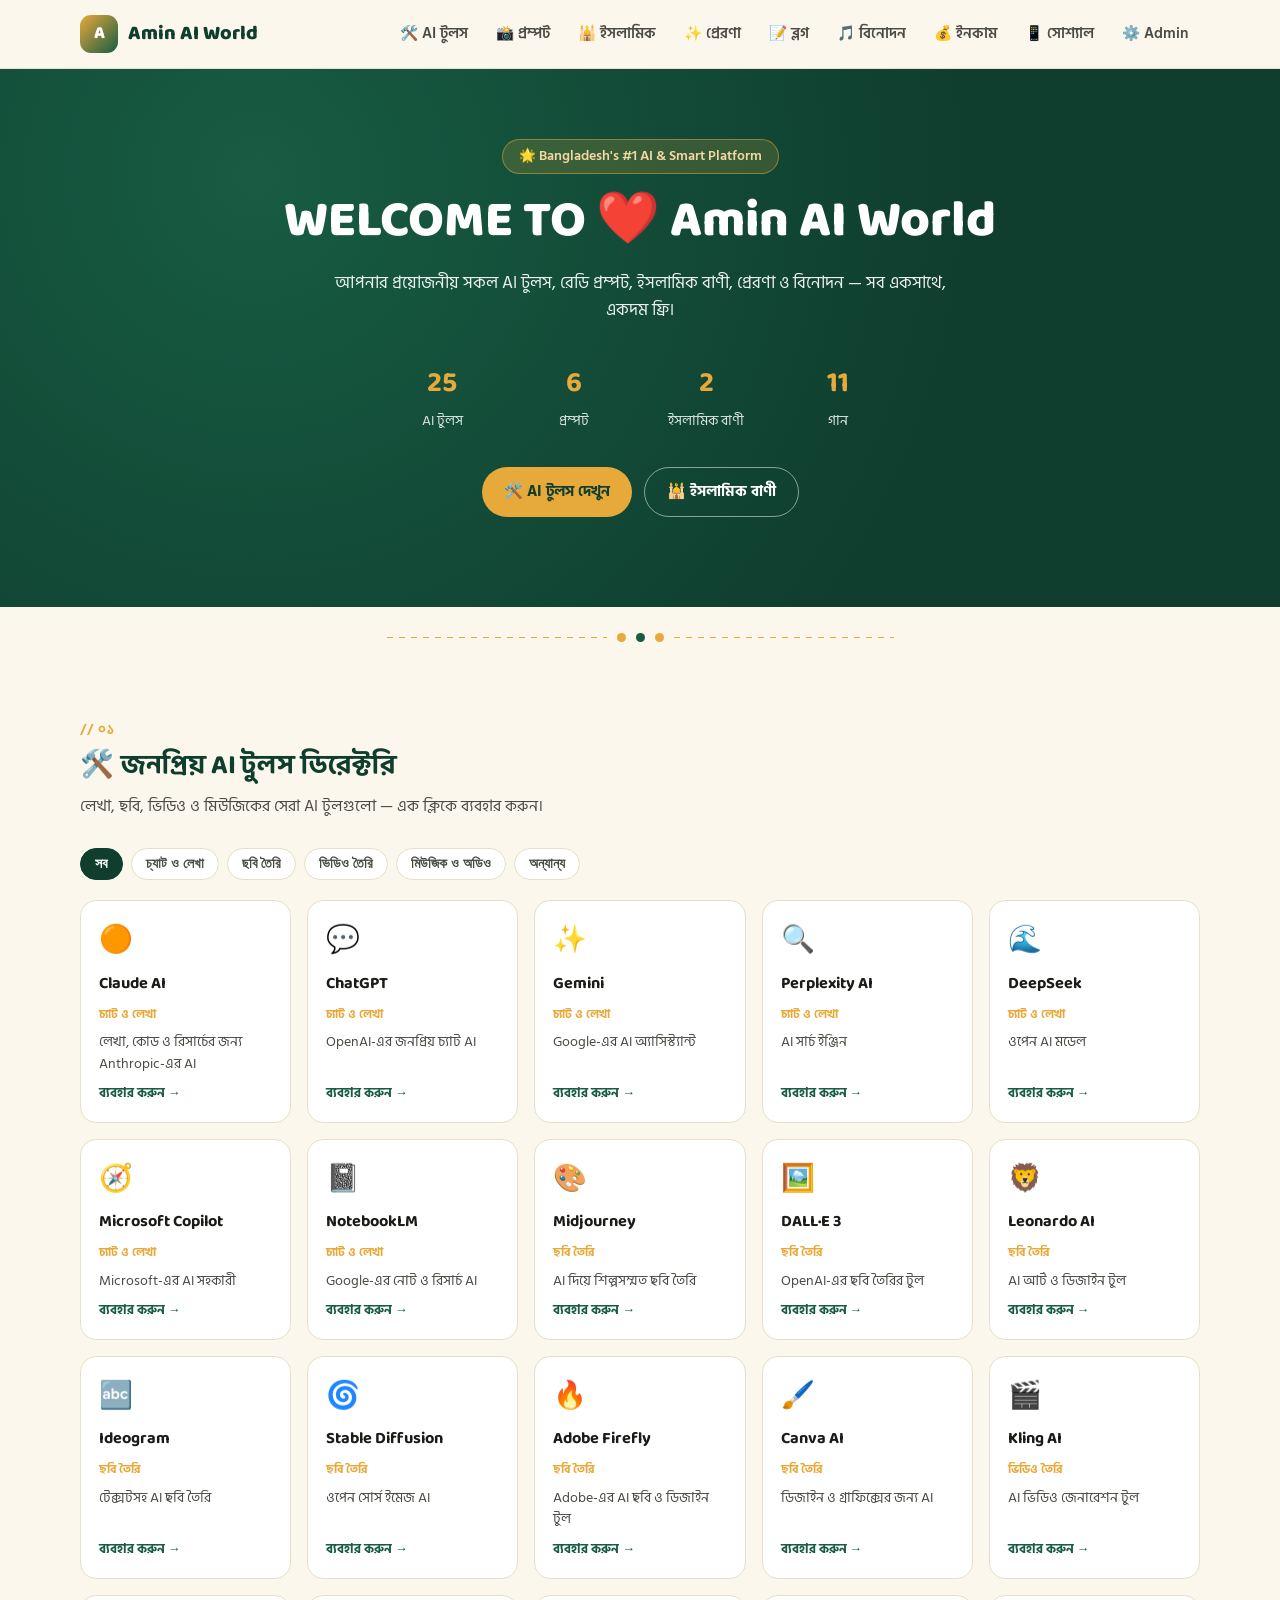
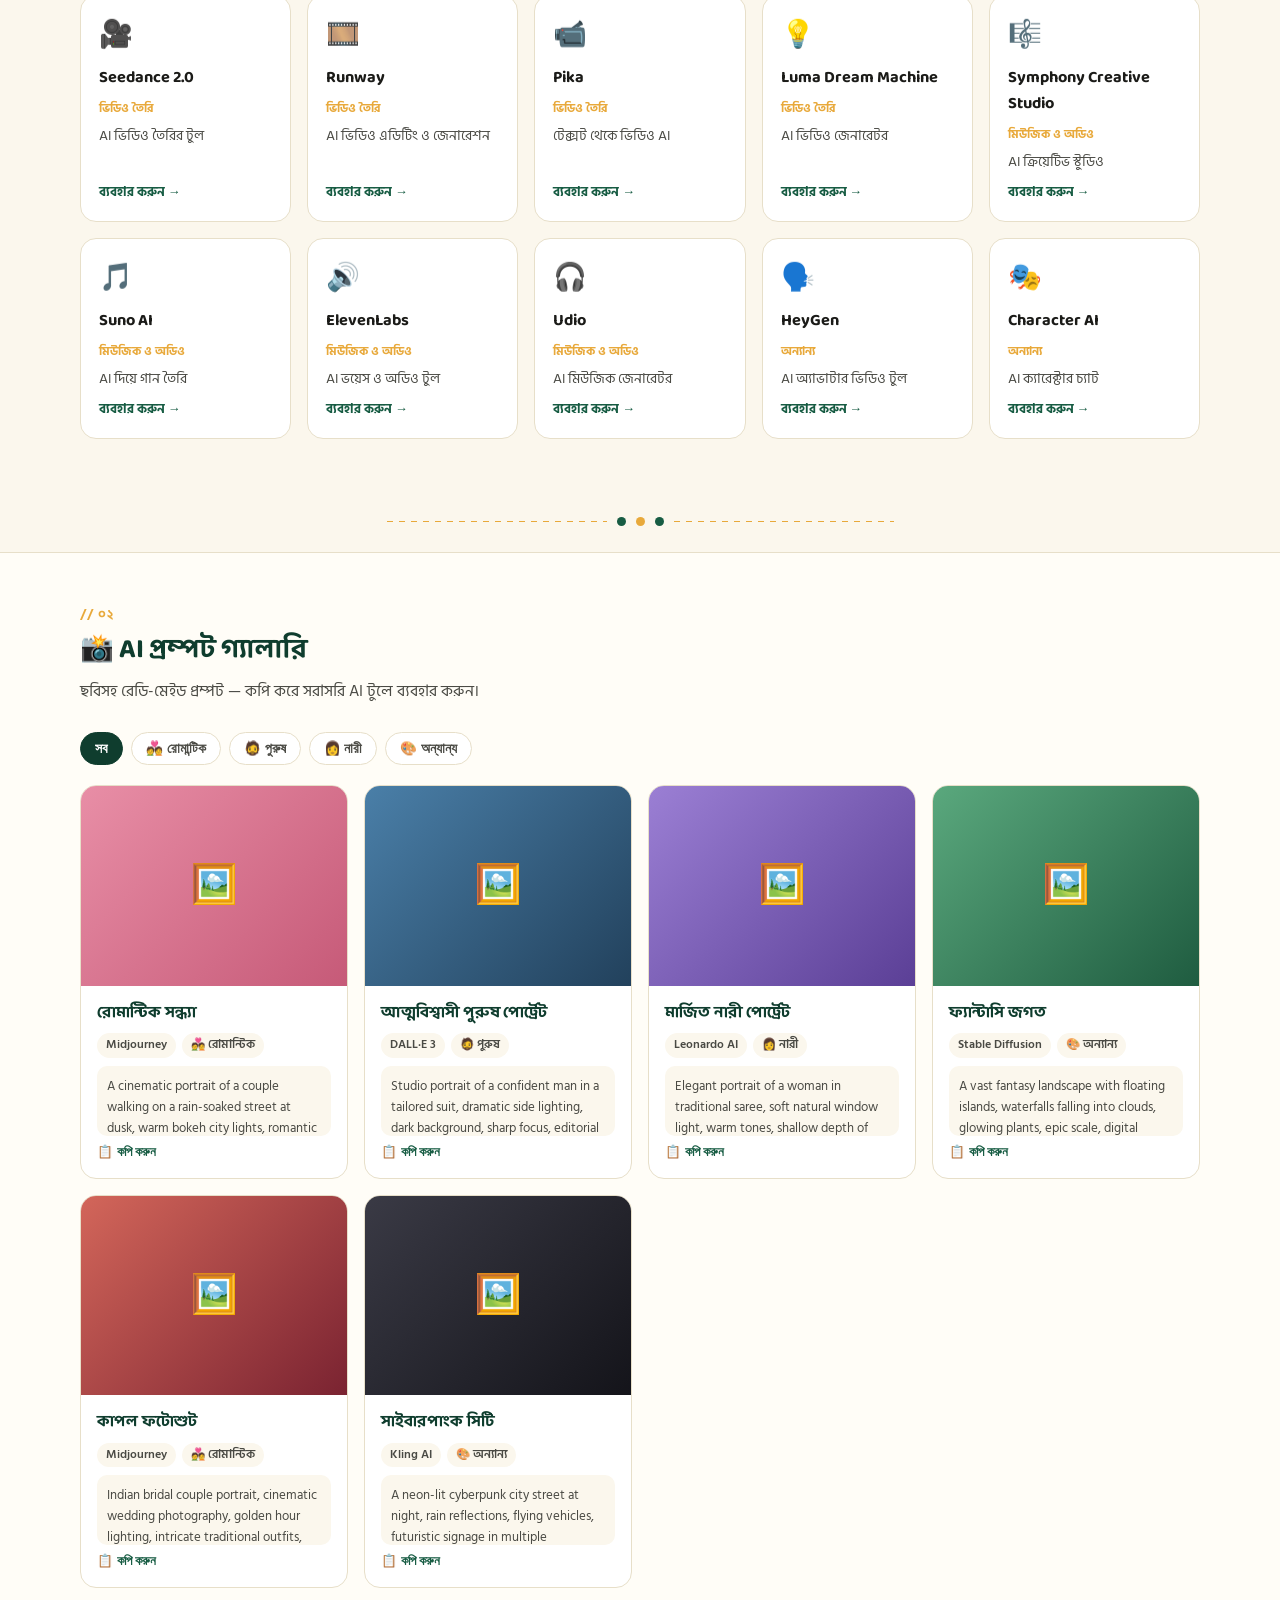
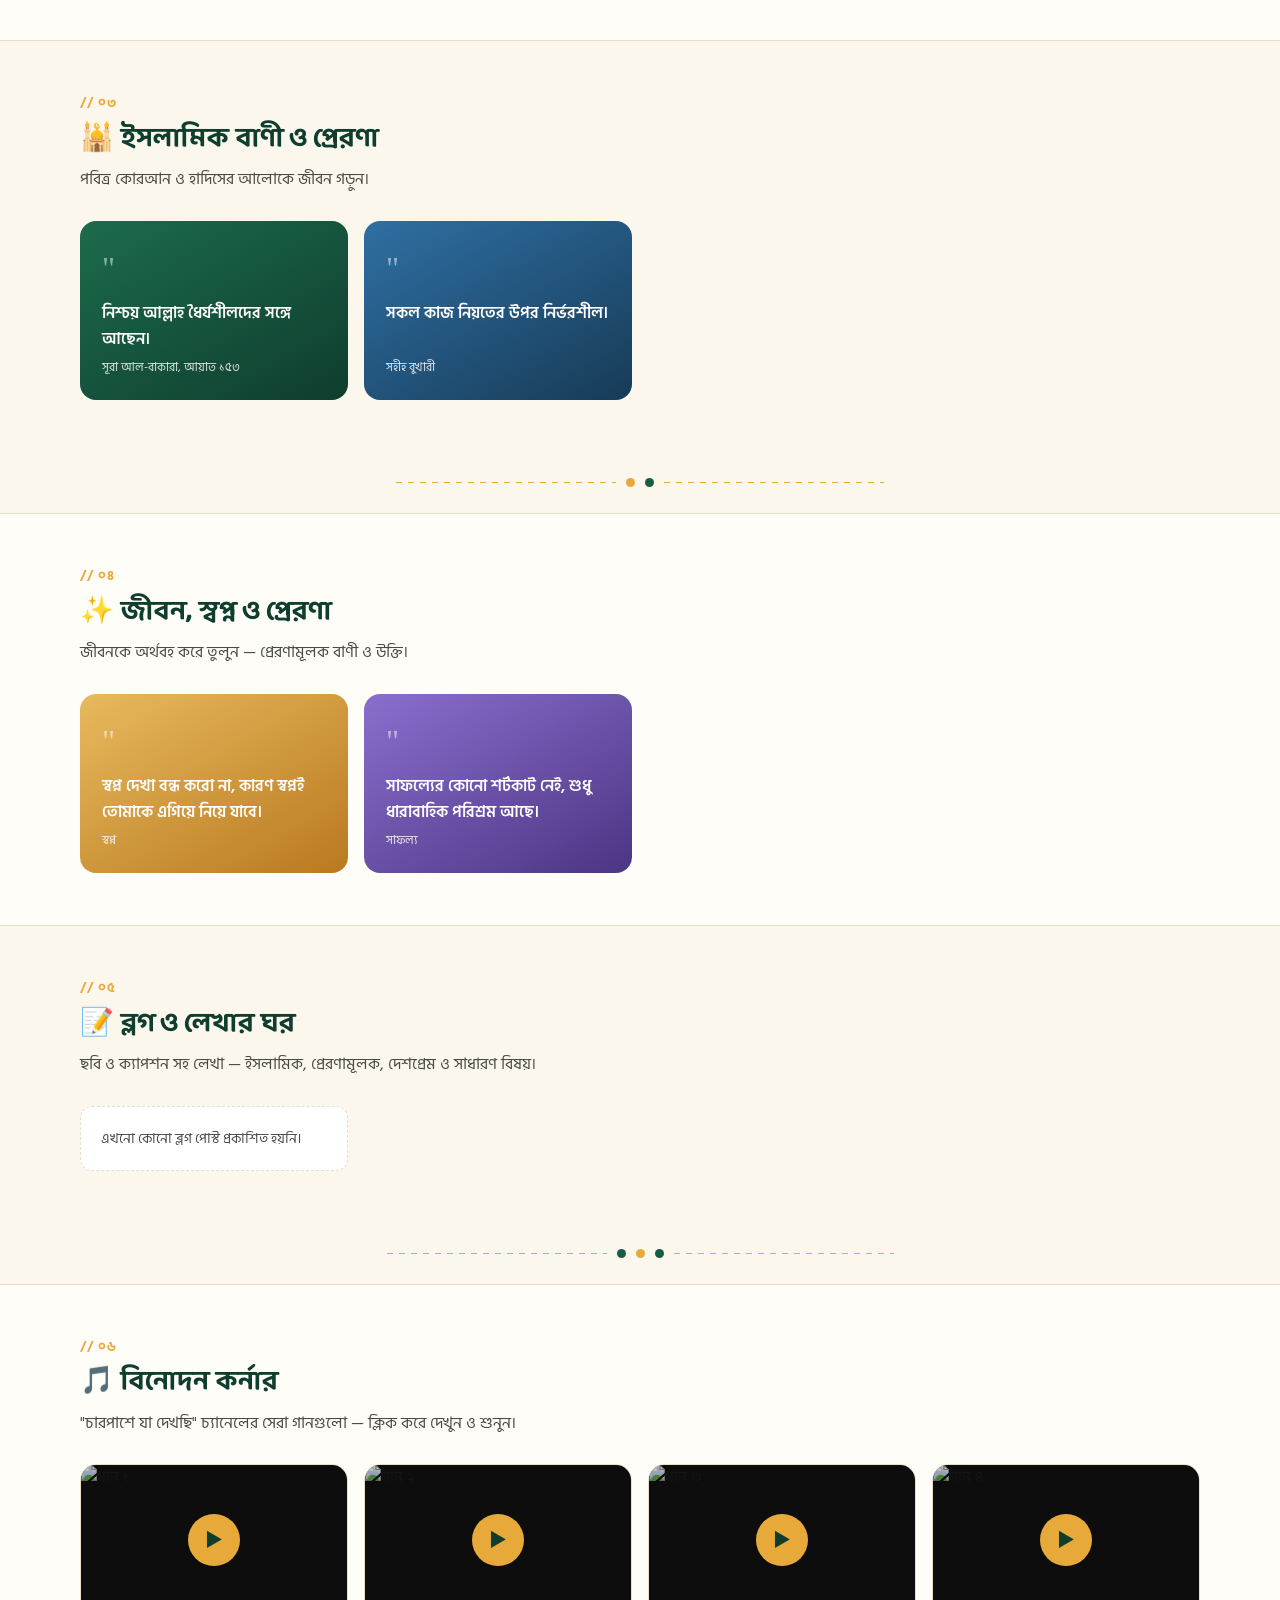
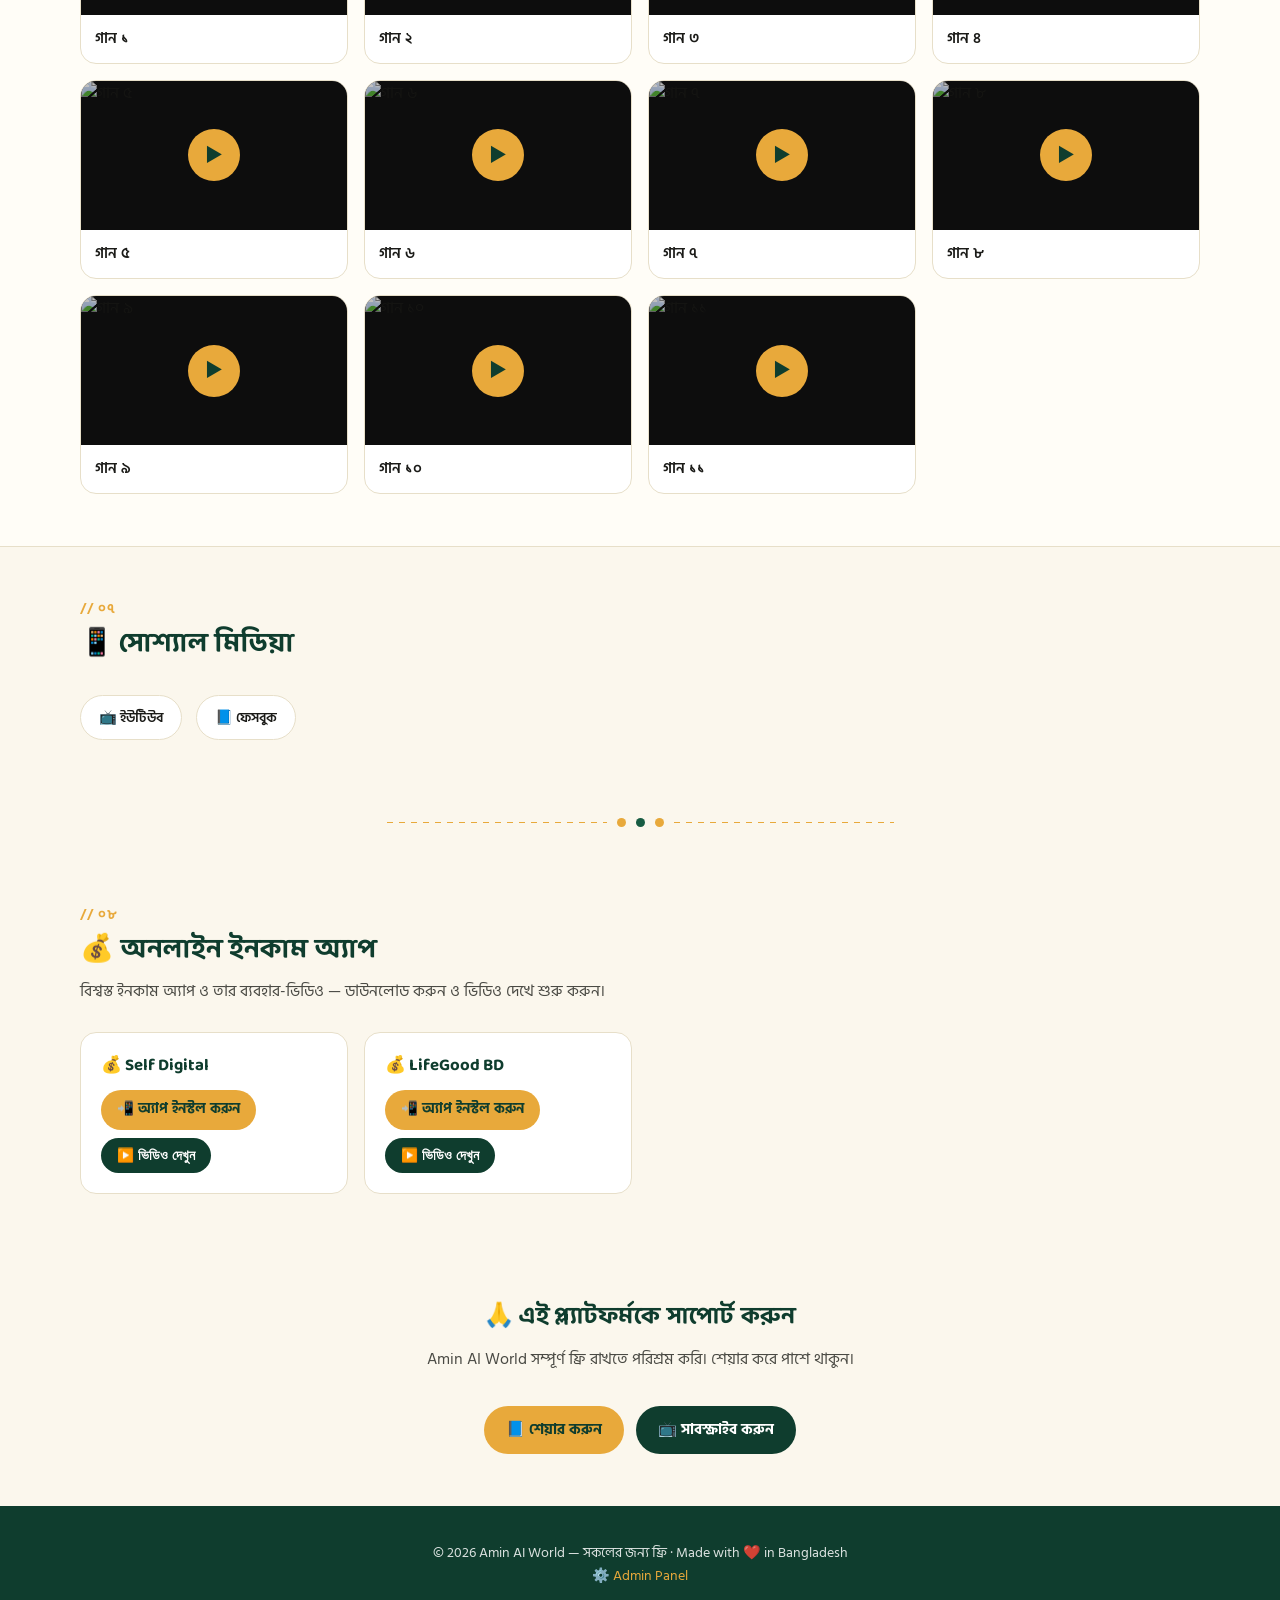
==== index.html @ ecd5ffa6 "Add files via upload" ====
<!DOCTYPE html>
<html lang="bn">
<head>
<meta charset="UTF-8">
<meta name="viewport" content="width=device-width, initial-scale=1.0">
<title>Amin AI World — প্রম্পট, AI টুলস, ইসলামিক বাণী, প্রেরণা ও বিনোদন</title>
<meta name="description" content="আপনার প্রয়োজনীয় সকল অনলাইন স্মার্ট প্রজেক্ট, AI টুলস, তথ্য ও বিনোদন — Amin AI World">
<link rel="preconnect" href="https://fonts.googleapis.com">
<link href="https://fonts.googleapis.com/css2?family=Baloo+Da+2:wght@500;600;700;800&family=Hind+Siliguri:wght@400;500;600;700&display=swap" rel="stylesheet">
<style>
  :root{
    --green-deep:#0F3D2E;
    --green-mid:#175C43;
    --gold:#E8A93B;
    --gold-soft:#F3D9A0;
    --cream:#FBF7ED;
    --paper:#FFFDF7;
    --maroon:#7A2331;
    --ink:#1B1B18;
    --ink-soft:#4A4A44;
    --line:#E7DFC9;
    --radius:16px;
    --shadow:0 10px 30px rgba(15,61,46,0.10);
  }
  *{box-sizing:border-box;}
  html{scroll-behavior:smooth;}
  body{
    margin:0;
    background:var(--cream);
    color:var(--ink);
    font-family:'Hind Siliguri','Noto Sans Bengali',sans-serif;
    line-height:1.6;
  }
  h1,h2,h3,.display{
    font-family:'Baloo Da 2','Hind Siliguri',sans-serif;
    color:var(--green-deep);
    margin:0;
  }
  a{color:inherit; text-decoration:none;}
  img{max-width:100%; display:block;}
  .wrap{max-width:1160px; margin:0 auto; padding:0 20px;}

  /* Header */
  header.site{
    position:sticky; top:0; z-index:50;
    background:rgba(251,247,237,0.92);
    backdrop-filter:blur(8px);
    border-bottom:1px solid var(--line);
  }
  .nav-row{display:flex; align-items:center; justify-content:space-between; padding:14px 20px; gap:16px;}
  .brand{display:flex; align-items:center; gap:10px; font-family:'Baloo Da 2'; font-weight:800; font-size:1.25rem; color:var(--green-deep);}
  .brand .mark{
    width:38px; height:38px; border-radius:11px;
    background:linear-gradient(135deg,var(--gold),var(--green-mid));
    display:flex; align-items:center; justify-content:center; color:#fff; font-size:1.1rem;
  }
  nav.links{display:flex; gap:4px; flex-wrap:wrap;}
  nav.links a{
    font-size:0.92rem; padding:8px 12px; border-radius:999px; color:var(--ink-soft); font-weight:600;
    transition:background .2s,color .2s;
  }
  nav.links a:hover{background:var(--gold-soft); color:var(--green-deep);}
  .menu-toggle{display:none; background:none; border:none; font-size:1.5rem; cursor:pointer; color:var(--green-deep);}

  /* Hero */
  .hero{
    position:relative; overflow:hidden;
    background:radial-gradient(circle at 20% 20%,var(--green-mid),var(--green-deep) 65%);
    color:#fff; padding:70px 20px 90px; text-align:center;
  }
  .hero .eyebrow{
    display:inline-flex; align-items:center; gap:8px; background:rgba(232,169,59,0.18);
    border:1px solid rgba(232,169,59,0.5); color:var(--gold-soft);
    padding:6px 16px; border-radius:999px; font-size:0.85rem; font-weight:600; margin-bottom:18px;
  }
  .hero h1{color:#fff; font-size:clamp(2rem,5vw,3.2rem); font-weight:800; line-height:1.2;}
  .hero p{max-width:640px; margin:16px auto 0; opacity:.92; font-size:1.05rem;}
  .hero-stats{display:flex; justify-content:center; gap:32px; flex-wrap:wrap; margin-top:38px;}
  .stat{min-width:100px;}
  .stat b{display:block; font-size:1.8rem; color:var(--gold); font-family:'Baloo Da 2';}
  .stat span{font-size:0.85rem; opacity:.85;}
  .hero-cta{margin-top:34px; display:flex; gap:12px; justify-content:center; flex-wrap:wrap;}
  .btn{
    display:inline-flex; align-items:center; gap:8px; padding:12px 22px; border-radius:999px;
    font-weight:700; font-size:0.95rem; cursor:pointer; border:none; transition:transform .15s, box-shadow .15s;
  }
  .btn:hover{transform:translateY(-2px);}
  .btn-gold{background:var(--gold); color:var(--green-deep);}
  .btn-outline{background:transparent; color:#fff; border:1.5px solid rgba(255,255,255,.5);}

  /* Bead divider — signature element */
  .bead-divider{display:flex; align-items:center; justify-content:center; gap:10px; padding:26px 20px;}
  .bead-divider .line{flex:1; max-width:220px; height:1px; background:repeating-linear-gradient(90deg,var(--gold) 0 6px, transparent 6px 12px);}
  .bead-divider .bead{width:9px; height:9px; border-radius:50%; background:var(--green-mid);}
  .bead-divider .bead.g{background:var(--gold);}

  /* Sections */
  section{padding:52px 0;}
  .sec-head{margin-bottom:28px;}
  .sec-head .num{font-size:0.8rem; color:var(--gold); font-weight:700; letter-spacing:.08em;}
  .sec-head h2{font-size:1.7rem; margin-top:4px;}
  .sec-head p{color:var(--ink-soft); margin-top:6px; max-width:540px;}
  .alt{background:var(--paper); border-top:1px solid var(--line); border-bottom:1px solid var(--line);}

  /* AI Tools */
  .tool-filters{display:flex; gap:8px; flex-wrap:wrap; margin-bottom:20px;}
  .chip{
    padding:7px 14px; border-radius:999px; background:#fff; border:1px solid var(--line);
    font-size:0.85rem; font-weight:600; cursor:pointer; color:var(--ink-soft);
  }
  .chip.active{background:var(--green-deep); color:#fff; border-color:var(--green-deep);}
  .grid{display:grid; gap:16px;}
  .grid.tools{grid-template-columns:repeat(auto-fill,minmax(210px,1fr));}
  .tool-card{
    background:#fff; border:1px solid var(--line); border-radius:var(--radius); padding:18px;
    display:flex; flex-direction:column; gap:8px; transition:box-shadow .2s, transform .2s;
  }
  .tool-card:hover{box-shadow:var(--shadow); transform:translateY(-3px);}
  .tool-card .icon{font-size:1.7rem;}
  .tool-card h3{font-size:1.02rem; color:var(--ink);}
  .tool-card .cat{font-size:0.75rem; color:var(--gold); font-weight:700;}
  .tool-card p{font-size:0.85rem; color:var(--ink-soft); margin:0; flex:1;}
  .tool-card .go{font-size:0.8rem; font-weight:700; color:var(--green-mid);}

  /* Prompts */
  .grid.prompts{grid-template-columns:repeat(auto-fill,minmax(250px,1fr));}
  .prompt-card{
    border-radius:var(--radius); overflow:hidden; border:1px solid var(--line); background:#fff;
    display:flex; flex-direction:column;
  }
  .prompt-media{
    aspect-ratio:4/3; display:flex; align-items:center; justify-content:center; font-size:2.4rem; color:#fff;
  }
  .prompt-media.pink{background:linear-gradient(135deg,#e88ea6,#c65a78);}
  .prompt-media.blue{background:linear-gradient(135deg,#4a7fa8,#22415c);}
  .prompt-media.violet{background:linear-gradient(135deg,#9b7fd4,#5b3f96);}
  .prompt-media.green{background:linear-gradient(135deg,#5aa87d,#1f5c40);}
  .prompt-media.red{background:linear-gradient(135deg,#d3665a,#7a2331);}
  .prompt-media.dark{background:linear-gradient(135deg,#3a3a45,#14141a);}
  .prompt-body{padding:14px 16px 18px; display:flex; flex-direction:column; gap:8px; flex:1;}
  .prompt-body h3{font-size:1rem;}
  .prompt-body .tag-row{display:flex; gap:6px; flex-wrap:wrap;}
  .tag{font-size:0.72rem; padding:3px 9px; border-radius:999px; background:var(--cream); color:var(--ink-soft); font-weight:600;}
  .prompt-text{font-size:0.82rem; color:var(--ink-soft); background:var(--cream); padding:10px; border-radius:10px; max-height:70px; overflow:auto;}
  .copy-btn{align-self:flex-start; font-size:0.8rem; font-weight:700; color:var(--green-mid); background:none; border:none; cursor:pointer; padding:0;}

  /* Quotes */
  .grid.quotes{grid-template-columns:repeat(auto-fill,minmax(260px,1fr));}
  .quote-card{border-radius:var(--radius); padding:22px; color:#fff; position:relative; min-height:150px; display:flex; flex-direction:column; justify-content:space-between;}
  .quote-card.green{background:linear-gradient(150deg,#1c6b4c,#0F3D2E);}
  .quote-card.blue{background:linear-gradient(150deg,#2f6fa3,#173b57);}
  .quote-card.gold{background:linear-gradient(150deg,#e8b95e,#b9791f);}
  .quote-card.violet{background:linear-gradient(150deg,#8a6fce,#4c3583);}
  .quote-card .qmark{font-size:2rem; opacity:.5; font-family:Georgia,serif;}
  .quote-card p.qtext{font-size:1.02rem; font-weight:600; margin:6px 0;}
  .quote-card .src{font-size:0.78rem; opacity:.85;}

  /* Songs */
  .grid.songs{grid-template-columns:repeat(auto-fill,minmax(230px,1fr));}
  .song-card{border-radius:var(--radius); overflow:hidden; border:1px solid var(--line); background:#fff; cursor:pointer;}
  .song-thumb{position:relative; aspect-ratio:16/9; background:#111;}
  .song-thumb img{width:100%; height:100%; object-fit:cover;}
  .play-overlay{position:absolute; inset:0; display:flex; align-items:center; justify-content:center; background:rgba(0,0,0,.25);}
  .play-overlay span{width:52px; height:52px; border-radius:50%; background:var(--gold); color:var(--green-deep); display:flex; align-items:center; justify-content:center; font-size:1.3rem;}
  .song-title{padding:12px 14px; font-weight:600; font-size:0.92rem;}

  /* Income */
  .grid.income{grid-template-columns:repeat(auto-fill,minmax(240px,1fr));}
  .income-card{background:#fff; border:1px solid var(--line); border-radius:var(--radius); padding:20px; display:flex; flex-direction:column; gap:10px;}
  .income-card h3{font-size:1.05rem;}
  .income-card .row{display:flex; gap:8px; flex-wrap:wrap;}
  .income-card .btn{padding:9px 16px; font-size:0.85rem;}

  /* Blog */
  .grid.blog{grid-template-columns:repeat(auto-fill,minmax(260px,1fr));}
  .blog-card{background:#fff; border:1px solid var(--line); border-radius:var(--radius); overflow:hidden;}
  .blog-cover{aspect-ratio:16/9; background:linear-gradient(135deg,var(--gold-soft),var(--green-mid)); display:flex; align-items:center; justify-content:center; font-size:2rem;}
  .blog-cover img{width:100%; height:100%; object-fit:cover;}
  .blog-body{padding:14px 16px;}
  .blog-cat{font-size:0.72rem; color:var(--gold); font-weight:700;}
  .blog-body h3{font-size:1rem; margin:6px 0;}
  .blog-body p{font-size:0.85rem; color:var(--ink-soft); margin:0;}
  .empty-note{color:var(--ink-soft); font-size:0.9rem; padding:20px; border:1px dashed var(--line); border-radius:12px; background:#fff;}

  /* Social & footer */
  .social-row{display:flex; gap:14px; flex-wrap:wrap;}
  .social-pill{display:flex; align-items:center; gap:10px; background:#fff; border:1px solid var(--line); border-radius:999px; padding:10px 18px; font-weight:600; font-size:0.9rem;}
  footer{background:var(--green-deep); color:rgba(255,255,255,.85); padding:36px 20px; text-align:center; font-size:0.88rem;}
  footer a{color:var(--gold);}

  /* Modal */
  .modal-bg{position:fixed; inset:0; background:rgba(10,20,15,.75); display:none; align-items:center; justify-content:center; z-index:200; padding:20px;}
  .modal-bg.open{display:flex;}
  .modal-box{background:#000; border-radius:14px; overflow:hidden; width:100%; max-width:800px; aspect-ratio:16/9; position:relative;}
  .modal-close{position:absolute; top:-40px; right:0; background:none; border:none; color:#fff; font-size:1.6rem; cursor:pointer;}

  @media(max-width:820px){
    nav.links{
      position:fixed; top:64px; left:0; right:0; background:var(--paper); flex-direction:column;
      padding:14px; border-bottom:1px solid var(--line); display:none;
    }
    nav.links.open{display:flex;}
    .menu-toggle{display:block;}
    .hero-stats{gap:20px;}
  }
</style>
</head>
<body>

<header class="site">
  <div class="nav-row wrap">
    <div class="brand"><span class="mark">A</span> Amin AI World</div>
    <nav class="links" id="navLinks">
      <a href="#tools">🛠️ AI টুলস</a>
      <a href="#prompts">📸 প্রম্পট</a>
      <a href="#islamic">🕌 ইসলামিক</a>
      <a href="#inspiration">✨ প্রেরণা</a>
      <a href="#blog">📝 ব্লগ</a>
      <a href="#entertainment">🎵 বিনোদন</a>
      <a href="#income">💰 ইনকাম</a>
      <a href="#social">📱 সোশ্যাল</a>
      <a href="admin.html">⚙️ Admin</a>
    </nav>
    <button class="menu-toggle" id="menuToggle">☰</button>
  </div>
</header>

<section class="hero">
  <div class="wrap">
    <span class="eyebrow">🌟 Bangladesh's #1 AI &amp; Smart Platform</span>
    <h1>WELCOME TO ❤️ Amin AI World</h1>
    <p>আপনার প্রয়োজনীয় সকল AI টুলস, রেডি প্রম্পট, ইসলামিক বাণী, প্রেরণা ও বিনোদন — সব একসাথে, একদম ফ্রি।</p>
    <div class="hero-stats">
      <div class="stat"><b id="cntTools">0</b><span>AI টুলস</span></div>
      <div class="stat"><b id="cntPrompts">0</b><span>প্রম্পট</span></div>
      <div class="stat"><b id="cntQuotes">0</b><span>ইসলামিক বাণী</span></div>
      <div class="stat"><b id="cntSongs">0</b><span>গান</span></div>
    </div>
    <div class="hero-cta">
      <a href="#tools" class="btn btn-gold">🛠️ AI টুলস দেখুন</a>
      <a href="#islamic" class="btn btn-outline">🕌 ইসলামিক বাণী</a>
    </div>
  </div>
</section>

<div class="bead-divider"><div class="line"></div><div class="bead g"></div><div class="bead"></div><div class="bead g"></div><div class="line"></div></div>

<!-- AI TOOLS -->
<section id="tools">
  <div class="wrap">
    <div class="sec-head">
      <div class="num">// ০১</div>
      <h2>🛠️ জনপ্রিয় AI টুলস ডিরেক্টরি</h2>
      <p>লেখা, ছবি, ভিডিও ও মিউজিকের সেরা AI টুলগুলো — এক ক্লিকে ব্যবহার করুন।</p>
    </div>
    <div class="tool-filters" id="toolFilters"></div>
    <div class="grid tools" id="toolsGrid"></div>
  </div>
</section>

<div class="bead-divider"><div class="line"></div><div class="bead"></div><div class="bead g"></div><div class="bead"></div><div class="line"></div></div>

<!-- PROMPTS -->
<section id="prompts" class="alt">
  <div class="wrap">
    <div class="sec-head">
      <div class="num">// ০২</div>
      <h2>📸 AI প্রম্পট গ্যালারি</h2>
      <p>ছবিসহ রেডি-মেইড প্রম্পট — কপি করে সরাসরি AI টুলে ব্যবহার করুন।</p>
    </div>
    <div class="tool-filters" id="promptFilters"></div>
    <div class="grid prompts" id="promptsGrid"></div>
  </div>
</section>

<!-- ISLAMIC -->
<section id="islamic">
  <div class="wrap">
    <div class="sec-head">
      <div class="num">// ০৩</div>
      <h2>🕌 ইসলামিক বাণী ও প্রেরণা</h2>
      <p>পবিত্র কোরআন ও হাদিসের আলোকে জীবন গড়ুন।</p>
    </div>
    <div class="grid quotes" id="islamicGrid"></div>
  </div>
</section>

<div class="bead-divider"><div class="line"></div><div class="bead g"></div><div class="bead"></div><div class="line"></div></div>

<!-- INSPIRATION -->
<section id="inspiration" class="alt">
  <div class="wrap">
    <div class="sec-head">
      <div class="num">// ০৪</div>
      <h2>✨ জীবন, স্বপ্ন ও প্রেরণা</h2>
      <p>জীবনকে অর্থবহ করে তুলুন — প্রেরণামূলক বাণী ও উক্তি।</p>
    </div>
    <div class="grid quotes" id="inspirationGrid"></div>
  </div>
</section>

<!-- BLOG -->
<section id="blog">
  <div class="wrap">
    <div class="sec-head">
      <div class="num">// ০৫</div>
      <h2>📝 ব্লগ ও লেখার ঘর</h2>
      <p>ছবি ও ক্যাপশন সহ লেখা — ইসলামিক, প্রেরণামূলক, দেশপ্রেম ও সাধারণ বিষয়।</p>
    </div>
    <div class="grid blog" id="blogGrid"></div>
  </div>
</section>

<div class="bead-divider"><div class="line"></div><div class="bead"></div><div class="bead g"></div><div class="bead"></div><div class="line"></div></div>

<!-- ENTERTAINMENT -->
<section id="entertainment" class="alt">
  <div class="wrap">
    <div class="sec-head">
      <div class="num">// ০৬</div>
      <h2>🎵 বিনোদন কর্নার</h2>
      <p>"চারপাশে যা দেখছি" চ্যানেলের সেরা গানগুলো — ক্লিক করে দেখুন ও শুনুন।</p>
    </div>
    <div class="grid songs" id="songsGrid"></div>
  </div>
</section>

<!-- SOCIAL -->
<section id="social">
  <div class="wrap">
    <div class="sec-head">
      <div class="num">// ০৭</div>
      <h2>📱 সোশ্যাল মিডিয়া</h2>
    </div>
    <div class="social-row">
      <a class="social-pill" href="https://youtube.com/@charpashezadekhchi" target="_blank" rel="noopener">📺 ইউটিউব</a>
      <a class="social-pill" href="https://www.facebook.com/share/1DRgjnsLRv/" target="_blank" rel="noopener">📘 ফেসবুক</a>
    </div>
  </div>
</section>

<div class="bead-divider"><div class="line"></div><div class="bead g"></div><div class="bead"></div><div class="bead g"></div><div class="line"></div></div>

<!-- INCOME -->
<section id="income">
  <div class="wrap">
    <div class="sec-head">
      <div class="num">// ০৮</div>
      <h2>💰 অনলাইন ইনকাম অ্যাপ</h2>
      <p>বিশ্বস্ত ইনকাম অ্যাপ ও তার ব্যবহার-ভিডিও — ডাউনলোড করুন ও ভিডিও দেখে শুরু করুন।</p>
    </div>
    <div class="grid income" id="incomeGrid"></div>
  </div>
</section>

<!-- SUPPORT -->
<section id="support">
  <div class="wrap" style="text-align:center;">
    <h2 style="margin-bottom:10px;">🙏 এই প্ল্যাটফর্মকে সাপোর্ট করুন</h2>
    <p style="color:var(--ink-soft); max-width:520px; margin:0 auto 20px;">Amin AI World সম্পূর্ণ ফ্রি রাখতে পরিশ্রম করি। শেয়ার করে পাশে থাকুন।</p>
    <div class="hero-cta">
      <a class="btn btn-gold" href="https://www.facebook.com/share/1DRgjnsLRv/" target="_blank" rel="noopener">📘 শেয়ার করুন</a>
      <a class="btn" style="background:var(--green-deep); color:#fff;" href="https://youtube.com/@charpashezadekhchi" target="_blank" rel="noopener">📺 সাবস্ক্রাইব করুন</a>
    </div>
  </div>
</section>

<footer>
  © <span id="year"></span> Amin AI World — সকলের জন্য ফ্রি · Made with ❤️ in Bangladesh
  <br><a href="admin.html">⚙️ Admin Panel</a>
</footer>

<div class="modal-bg" id="videoModal">
  <div class="modal-box">
    <button class="modal-close" id="modalClose">✕</button>
    <iframe id="videoFrame" width="100%" height="100%" src="" frameborder="0" allow="autoplay; encrypted-media" allowfullscreen></iframe>
  </div>
</div>

<script>
document.getElementById('year').textContent = new Date().getFullYear();

document.getElementById('menuToggle').addEventListener('click', ()=>{
  document.getElementById('navLinks').classList.toggle('open');
});

let DATA = null;

async function loadData(){
  try{
    const res = await fetch('data.json?v=' + Date.now());
    DATA = await res.json();
  }catch(e){
    console.error('data.json লোড করা যায়নি', e);
    DATA = {aiTools:[],songs:[],prompts:[],islamicQuotes:[],inspirationQuotes:[],blogPosts:[],income:[]};
  }
  render();
}

function render(){
  // stats
  document.getElementById('cntTools').textContent = DATA.aiTools.length;
  document.getElementById('cntPrompts').textContent = DATA.prompts.length;
  document.getElementById('cntQuotes').textContent = DATA.islamicQuotes.length;
  document.getElementById('cntSongs').textContent = DATA.songs.length;

  renderTools('সব');
  renderPrompts('all');
  renderQuotes('islamicGrid', DATA.islamicQuotes);
  renderQuotes('inspirationGrid', DATA.inspirationQuotes);
  renderSongs();
  renderIncome();
  renderBlog();
}

// ---- AI TOOLS ----
function renderTools(activeCat){
  const cats = ['সব', ...new Set(DATA.aiTools.map(t=>t.category))];
  const filterBar = document.getElementById('toolFilters');
  filterBar.innerHTML = cats.map(c => `<button class="chip ${c===activeCat?'active':''}" data-cat="${c}">${c}</button>`).join('');
  filterBar.querySelectorAll('.chip').forEach(btn=>{
    btn.addEventListener('click', ()=> renderTools(btn.dataset.cat));
  });
  const list = activeCat==='সব' ? DATA.aiTools : DATA.aiTools.filter(t=>t.category===activeCat);
  document.getElementById('toolsGrid').innerHTML = list.map(t=>`
    <a class="tool-card" href="${escAttr(t.url)}" target="_blank" rel="noopener">
      <div class="icon">${t.icon||'🤖'}</div>
      <h3>${esc(t.name)}</h3>
      <div class="cat">${esc(t.category)}</div>
      <p>${esc(t.desc||'')}</p>
      <div class="go">ব্যবহার করুন →</div>
    </a>`).join('') || `<div class="empty-note">এখনো কোনো AI টুল যোগ করা হয়নি।</div>`;
}

// ---- PROMPTS ----
const promptCatLabels = {all:'সব', romantic:'💑 রোমান্টিক', man:'🧔 পুরুষ', woman:'👩 নারী', others:'🎨 অন্যান্য'};
function renderPrompts(activeCat){
  const filterBar = document.getElementById('promptFilters');
  filterBar.innerHTML = Object.keys(promptCatLabels).map(c=>`<button class="chip ${c===activeCat?'active':''}" data-cat="${c}">${promptCatLabels[c]}</button>`).join('');
  filterBar.querySelectorAll('.chip').forEach(btn=>{
    btn.addEventListener('click', ()=> renderPrompts(btn.dataset.cat));
  });
  const list = activeCat==='all' ? DATA.prompts : DATA.prompts.filter(p=>p.category===activeCat);
  document.getElementById('promptsGrid').innerHTML = list.map(p=>`
    <div class="prompt-card">
      <div class="prompt-media ${p.themeColor||'green'}">${p.image ? `<img src="${escAttr(p.image)}" style="width:100%;height:100%;object-fit:cover;">` : '🖼️'}</div>
      <div class="prompt-body">
        <h3>${esc(p.title)}</h3>
        <div class="tag-row"><span class="tag">${esc(p.tool||'AI Tool')}</span><span class="tag">${promptCatLabels[p.category]||''}</span></div>
        <div class="prompt-text">${esc(p.text)}</div>
        <button class="copy-btn" onclick="copyPrompt('${p.id}')">📋 কপি করুন</button>
      </div>
    </div>`).join('') || `<div class="empty-note">এই ক্যাটাগরিতে এখনো কোনো প্রম্পট নেই।</div>`;
}
function copyPrompt(id){
  const p = DATA.prompts.find(x=>x.id===id);
  if(!p) return;
  navigator.clipboard.writeText(p.text).then(()=>alert('প্রম্পট কপি হয়েছে ✅'));
}

// ---- QUOTES ----
function renderQuotes(elId, list){
  document.getElementById(elId).innerHTML = list.map(q=>`
    <div class="quote-card ${q.themeColor||'green'}">
      <div>
        <div class="qmark">"</div>
        <p class="qtext">${esc(q.text)}</p>
      </div>
      <div class="src">${esc(q.source||q.category||'')}</div>
    </div>`).join('') || `<div class="empty-note">এখনো কোনো বাণী যোগ করা হয়নি।</div>`;
}

// ---- SONGS ----
function renderSongs(){
  document.getElementById('songsGrid').innerHTML = DATA.songs.map(s=>`
    <div class="song-card" onclick="playSong('${s.youtubeId}')">
      <div class="song-thumb">
        <img src="https://img.youtube.com/vi/${s.youtubeId}/hqdefault.jpg" alt="${escAttr(s.title)}" loading="lazy">
        <div class="play-overlay"><span>▶</span></div>
      </div>
      <div class="song-title">${esc(s.title)}</div>
    </div>`).join('') || `<div class="empty-note">এখনো কোনো গান যোগ করা হয়নি।</div>`;
}
function playSong(ytId){
  document.getElementById('videoFrame').src = `https://www.youtube.com/embed/${ytId}?autoplay=1`;
  document.getElementById('videoModal').classList.add('open');
}
document.getElementById('modalClose').addEventListener('click', closeModal);
document.getElementById('videoModal').addEventListener('click', (e)=>{ if(e.target.id==='videoModal') closeModal(); });
function closeModal(){
  document.getElementById('videoModal').classList.remove('open');
  document.getElementById('videoFrame').src = '';
}

// ---- INCOME ----
function renderIncome(){
  const list = DATA.income || [];
  document.getElementById('incomeGrid').innerHTML = list.map(ic=>`
    <div class="income-card">
      <h3>💰 ${esc(ic.name)}</h3>
      <div class="row">
        <a class="btn btn-gold" href="${escAttr(ic.url)}" target="_blank" rel="noopener">📲 অ্যাপ ইনস্টল করুন</a>
        ${ic.video ? `<button class="btn" style="background:var(--green-deep); color:#fff;" onclick="playSong('${esc(ic.video)}')">▶️ ভিডিও দেখুন</button>` : ''}
      </div>
    </div>`).join('') || `<div class="empty-note">এখনো কোনো ইনকাম অ্যাপ যোগ করা হয়নি।</div>`;
}

// ---- BLOG ----
function renderBlog(){
  const list = DATA.blogPosts||[];
  document.getElementById('blogGrid').innerHTML = list.map(b=>`
    <div class="blog-card">
      <div class="blog-cover">${b.image ? `<img src="${escAttr(b.image)}">` : (b.emoji||'📝')}</div>
      <div class="blog-body">
        <div class="blog-cat">${esc(b.category||'')}</div>
        <h3>${esc(b.title)}</h3>
        <p>${esc((b.content||'').slice(0,90))}${(b.content||'').length>90?'…':''}</p>
      </div>
    </div>`).join('') || `<div class="empty-note">এখনো কোনো ব্লগ পোস্ট প্রকাশিত হয়নি।</div>`;
}

function esc(str){
  return String(str==null?'':str).replace(/[&<>"']/g, m=>({'&':'&amp;','<':'&lt;','>':'&gt;','"':'&quot;',"'":'&#39;'}[m]));
}
function escAttr(str){ return esc(str); }

loadData();
</script>
</body>
</html>
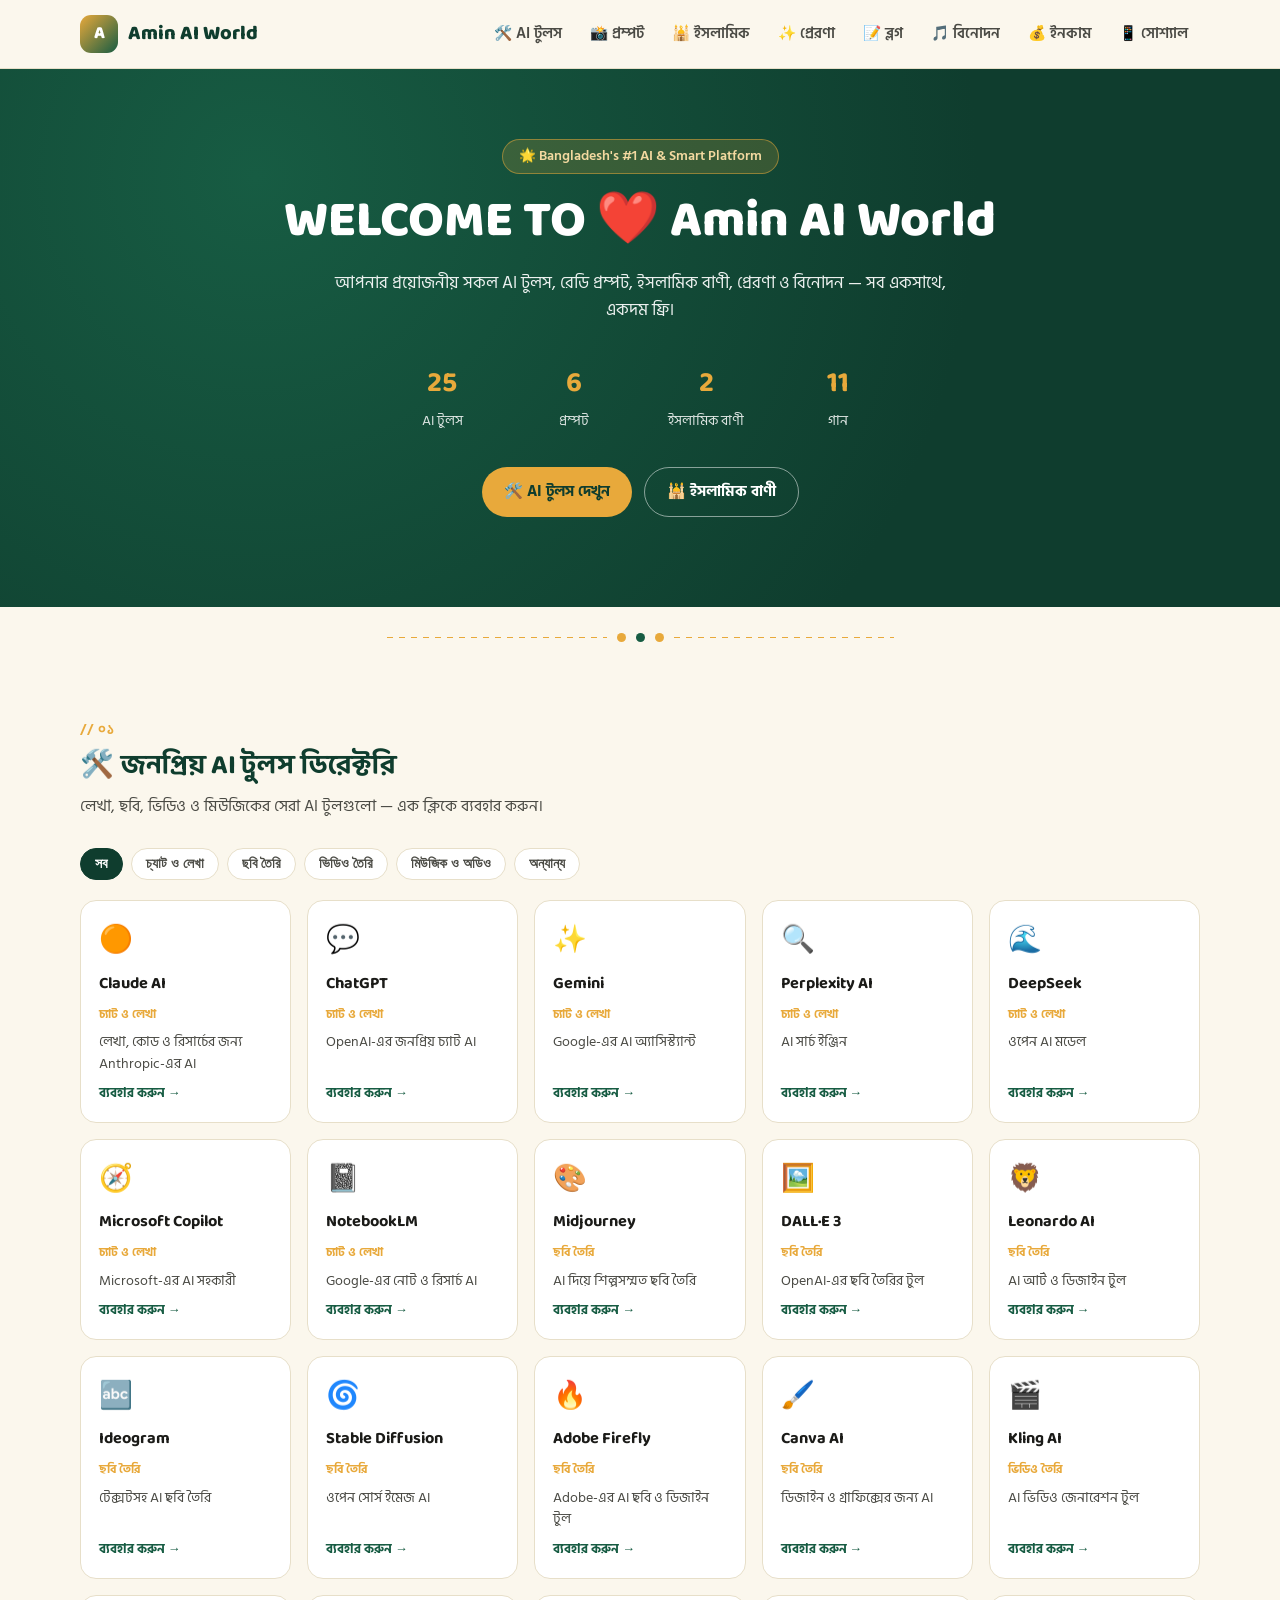
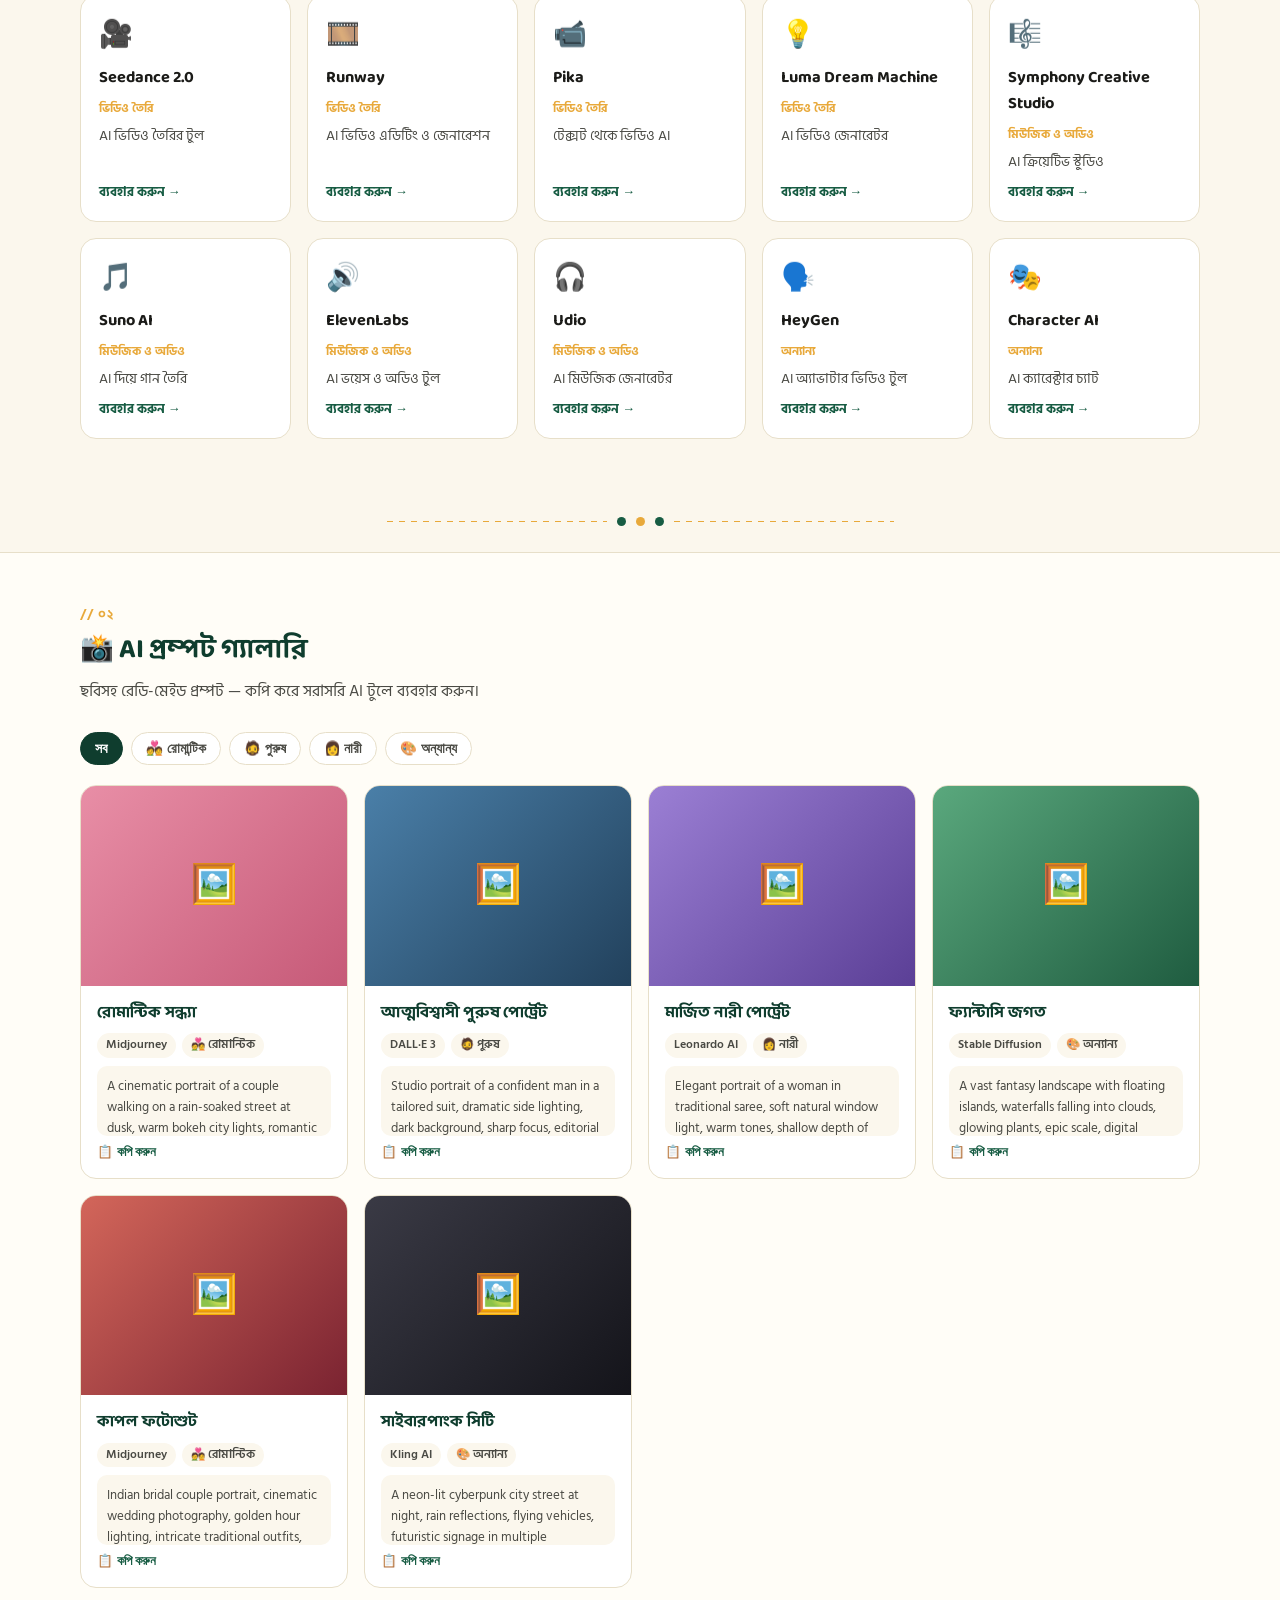
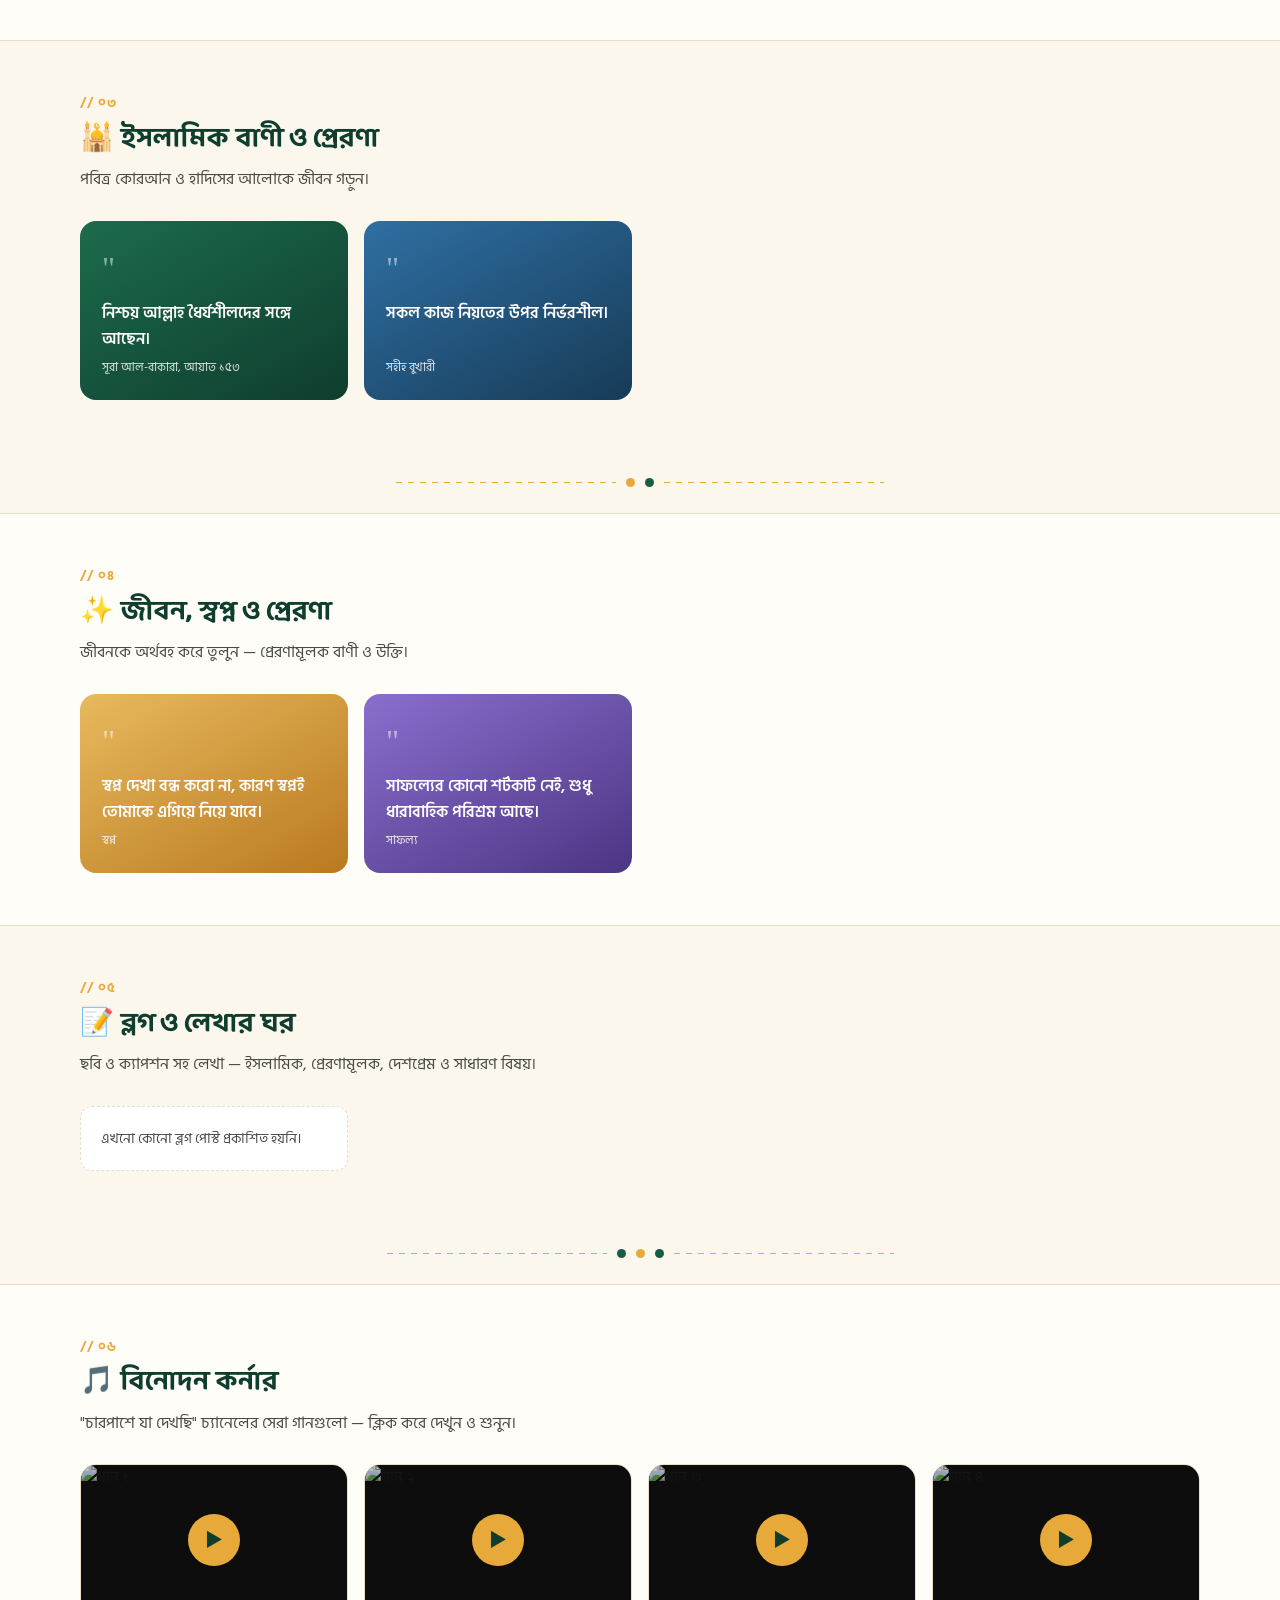
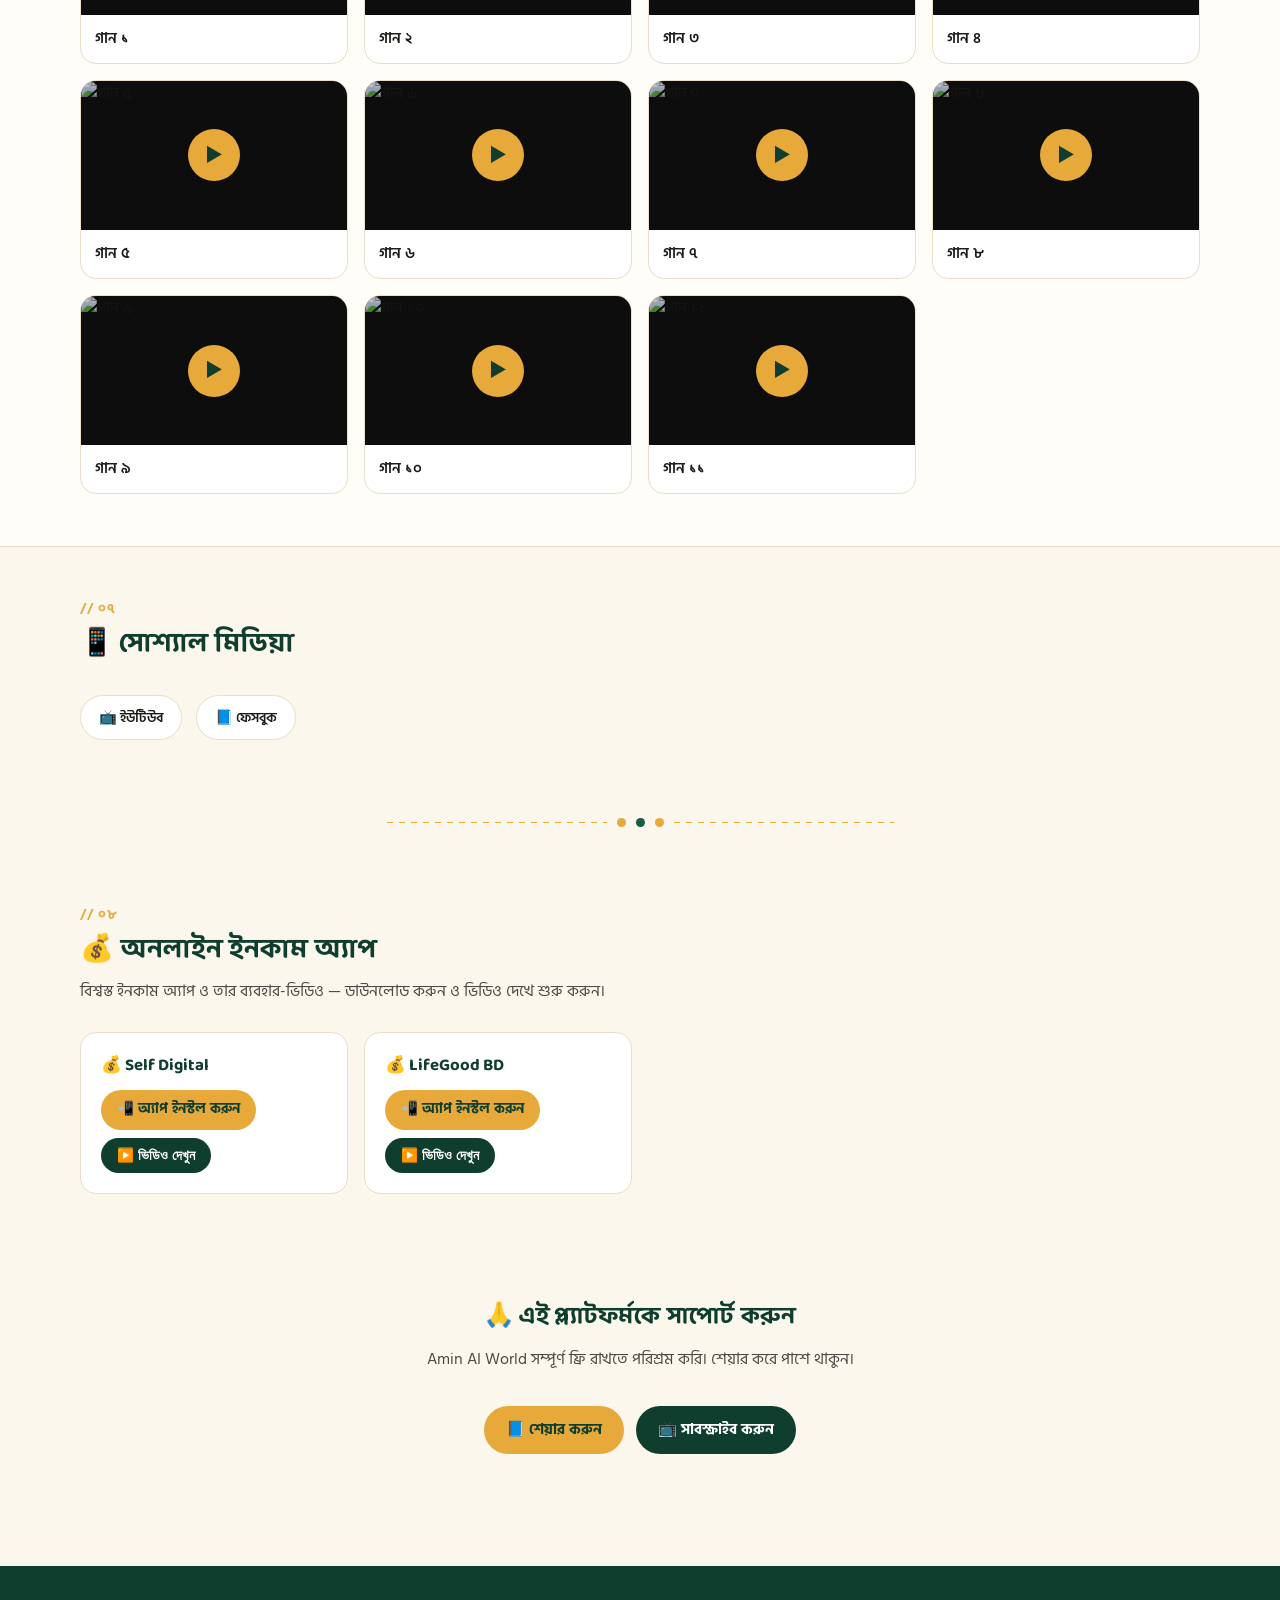
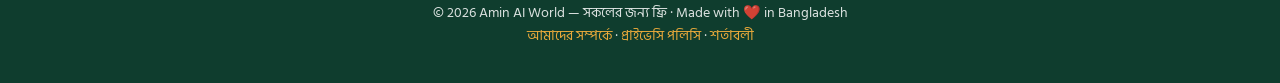
==== commit 02c3a861: "Add files via upload" ====
--- a/index.html
+++ b/index.html
@@ -164,6 +164,10 @@
   .play-overlay span{width:52px; height:52px; border-radius:50%; background:var(--gold); color:var(--green-deep); display:flex; align-items:center; justify-content:center; font-size:1.3rem;}
   .song-title{padding:12px 14px; font-weight:600; font-size:0.92rem;}
 
+  /* Ad slots */
+  .ad-slot{min-height:0; overflow:hidden;}
+  .ad-slot:empty{display:none;}
+
   /* Income */
   .grid.income{grid-template-columns:repeat(auto-fill,minmax(240px,1fr));}
   .income-card{background:#fff; border:1px solid var(--line); border-radius:var(--radius); padding:20px; display:flex; flex-direction:column; gap:10px;}
@@ -219,7 +223,6 @@
       <a href="#entertainment">🎵 বিনোদন</a>
       <a href="#income">💰 ইনকাম</a>
       <a href="#social">📱 সোশ্যাল</a>
-      <a href="admin.html">⚙️ Admin</a>
     </nav>
     <button class="menu-toggle" id="menuToggle">☰</button>
   </div>
@@ -245,6 +248,10 @@
 
 <div class="bead-divider"><div class="line"></div><div class="bead g"></div><div class="bead"></div><div class="bead g"></div><div class="line"></div></div>
 
+<div class="wrap" style="text-align:center;">
+  <div class="ad-slot" id="adSlotTop" style="max-width:728px; margin:0 auto;"></div>
+</div>
+
 <!-- AI TOOLS -->
 <section id="tools">
   <div class="wrap">
@@ -365,9 +372,18 @@
   </div>
 </section>
 
+<section id="ad-mid-section" style="padding:20px 0 40px;">
+  <div class="wrap" style="text-align:center;">
+    <div class="ad-slot" id="adSlotMid" style="max-width:520px; margin:0 auto;"></div>
+  </div>
+</section>
+
 <footer>
   © <span id="year"></span> Amin AI World — সকলের জন্য ফ্রি · Made with ❤️ in Bangladesh
-  <br><a href="admin.html">⚙️ Admin Panel</a>
+  <br>
+  <a href="about.html">আমাদের সম্পর্কে</a> ·
+  <a href="privacy.html">প্রাইভেসি পলিসি</a> ·
+  <a href="terms.html">শর্তাবলী</a>
 </footer>
 
 <div class="modal-bg" id="videoModal">
@@ -392,7 +408,7 @@
     DATA = await res.json();
   }catch(e){
     console.error('data.json লোড করা যায়নি', e);
-    DATA = {aiTools:[],songs:[],prompts:[],islamicQuotes:[],inspirationQuotes:[],blogPosts:[],income:[]};
+    DATA = {aiTools:[],songs:[],prompts:[],islamicQuotes:[],inspirationQuotes:[],blogPosts:[],income:[],settings:{}};
   }
   render();
 }
@@ -411,6 +427,7 @@
   renderSongs();
   renderIncome();
   renderBlog();
+  initAds();
 }
 
 // ---- AI TOOLS ----
@@ -524,6 +541,32 @@
 }
 function escAttr(str){ return esc(str); }
 
+// ---- ADSENSE (activates only after Publisher ID is set in Admin Settings) ----
+function initAds(){
+  const s = DATA.settings || {};
+  if(!s.adsensePubId){ return; }
+  if(!document.querySelector('script[data-adsbygoogle]')){
+    const sc = document.createElement('script');
+    sc.async = true;
+    sc.dataset.adsbygoogle = '1';
+    sc.src = `https://pagead2.googlesyndication.com/pagead/js/adsbygoogle.js?client=${encodeURIComponent(s.adsensePubId)}`;
+    sc.crossOrigin = 'anonymous';
+    document.head.appendChild(sc);
+  }
+  const slots = [
+    { el: 'adSlotTop', slotId: s.adsenseSlotTop },
+    { el: 'adSlotMid', slotId: s.adsenseSlotMid }
+  ];
+  slots.forEach(({el, slotId})=>{
+    if(!slotId) return;
+    const holder = document.getElementById(el);
+    if(!holder || holder.dataset.filled) return;
+    holder.dataset.filled = '1';
+    holder.innerHTML = `<ins class="adsbygoogle" style="display:block" data-ad-client="${escAttr(s.adsensePubId)}" data-ad-slot="${escAttr(slotId)}" data-ad-format="auto" data-full-width-responsive="true"></ins>`;
+    try{ (window.adsbygoogle = window.adsbygoogle || []).push({}); }catch(e){}
+  });
+}
+
 loadData();
 </script>
 </body>
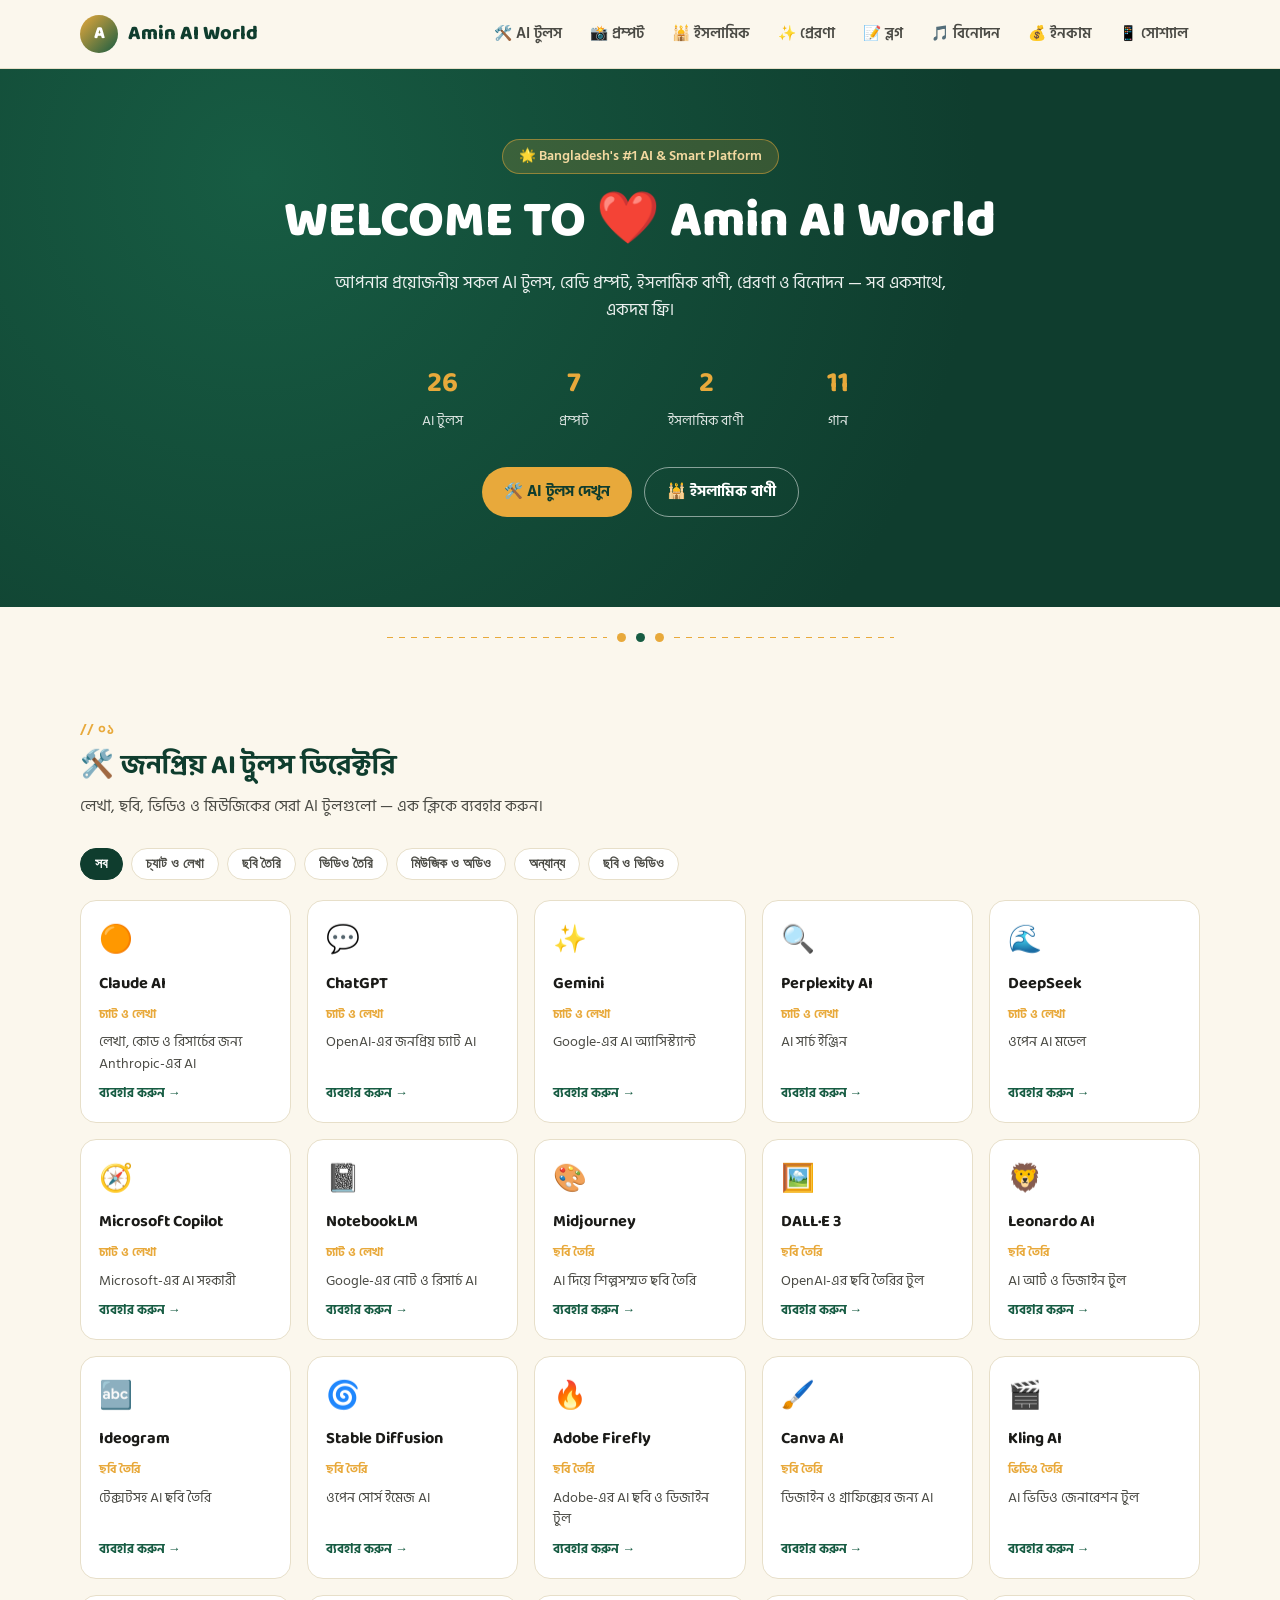
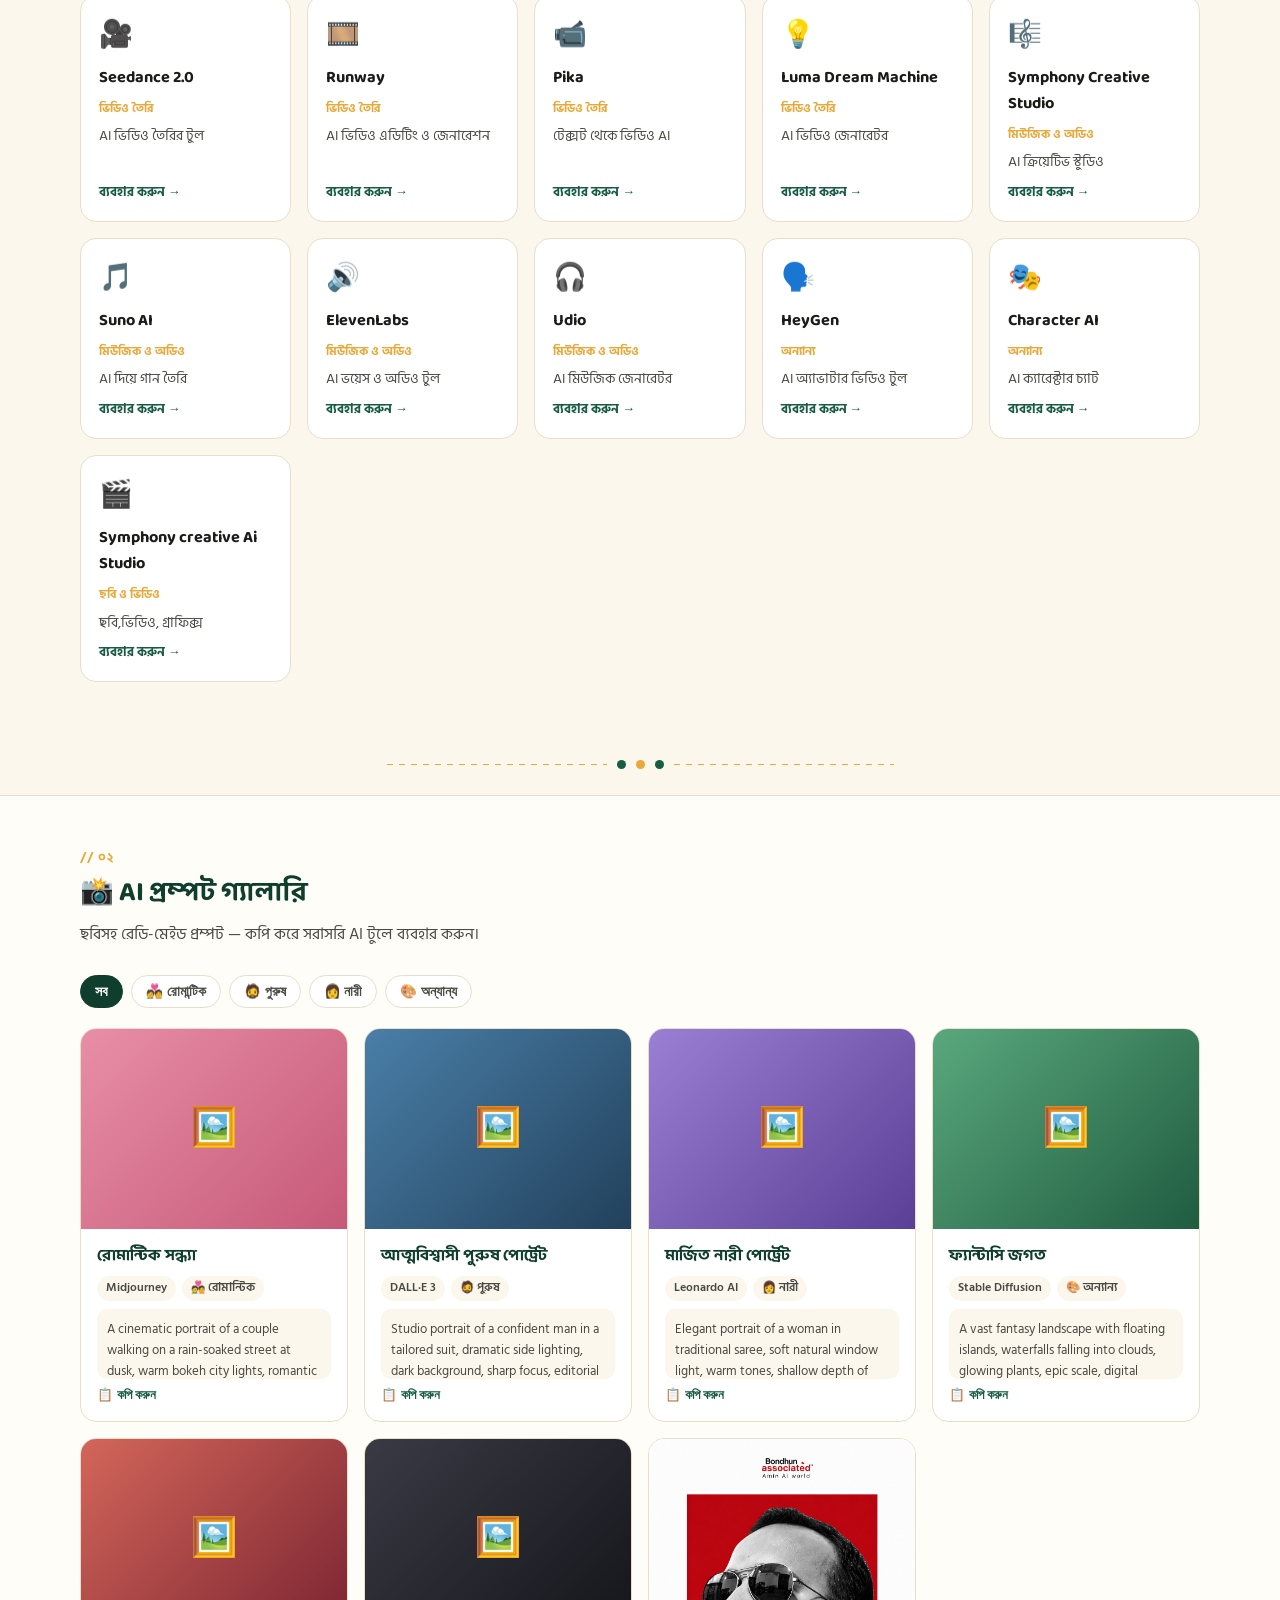
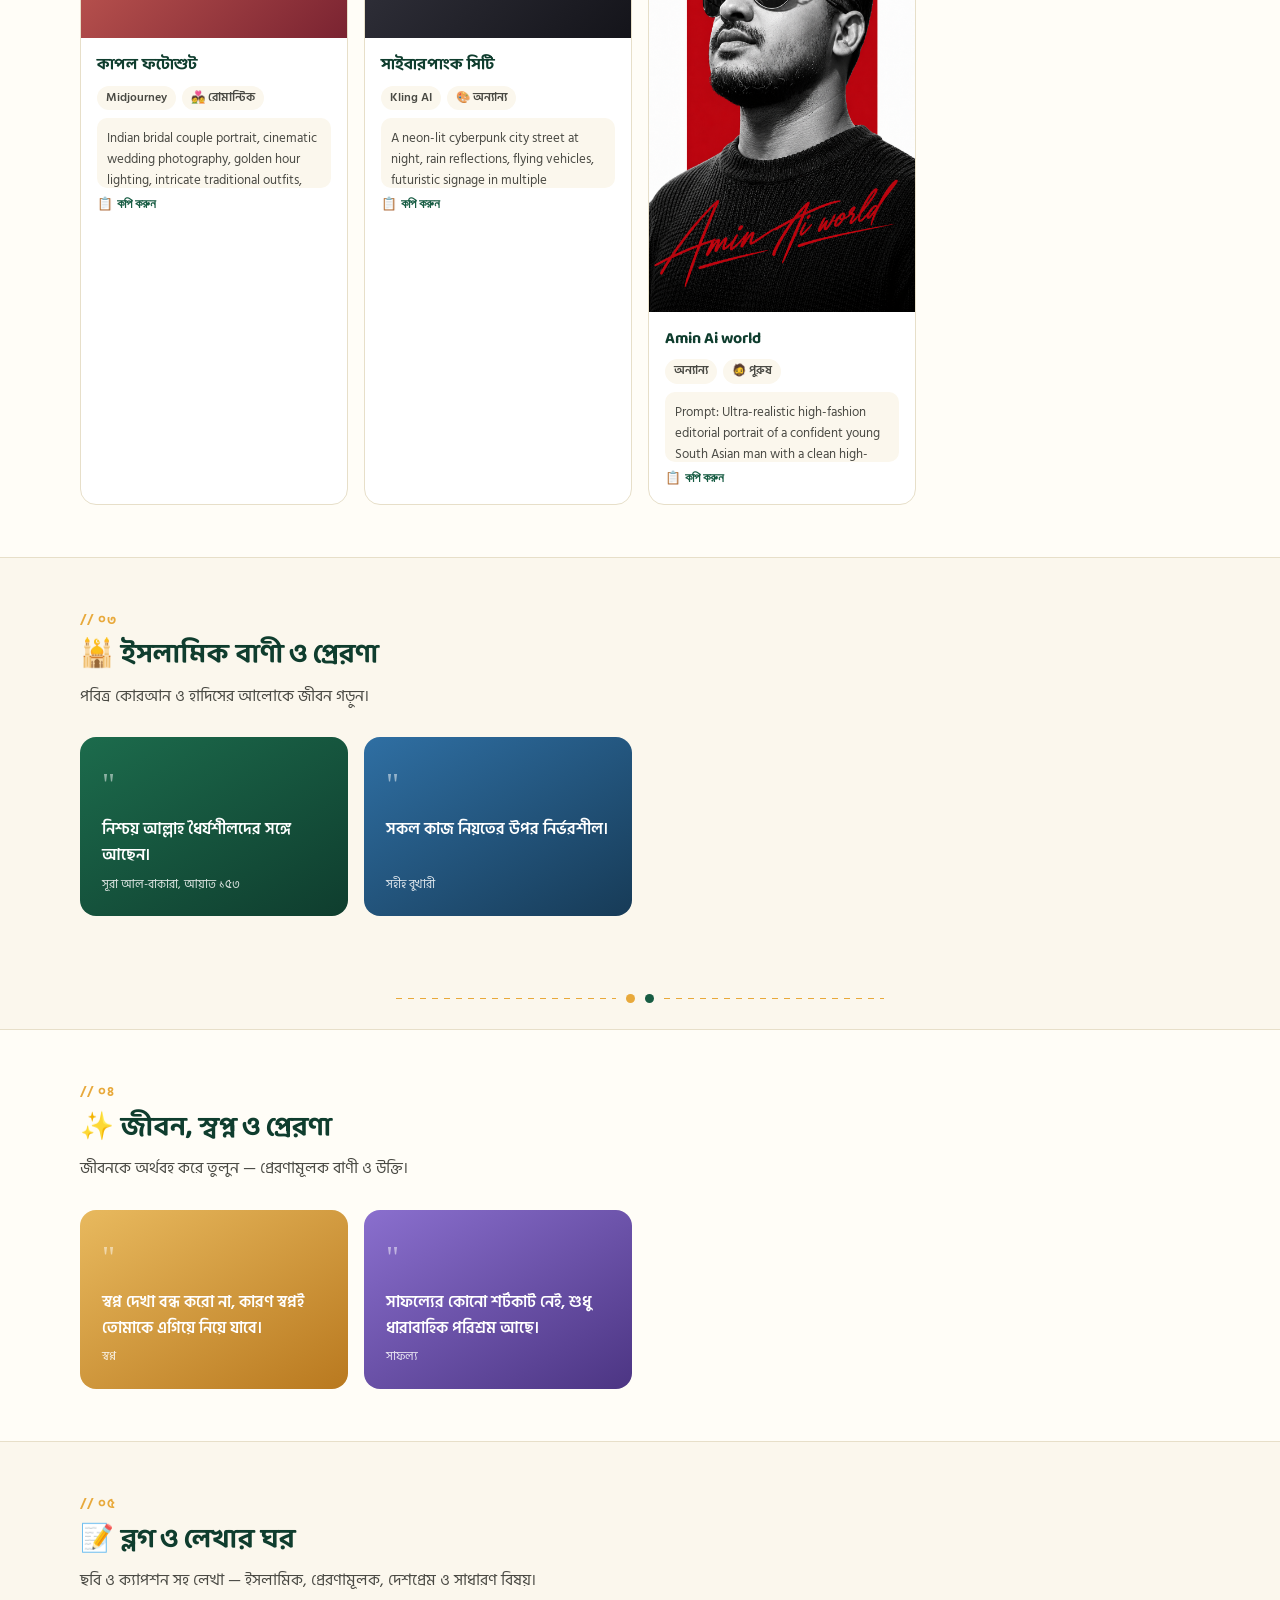
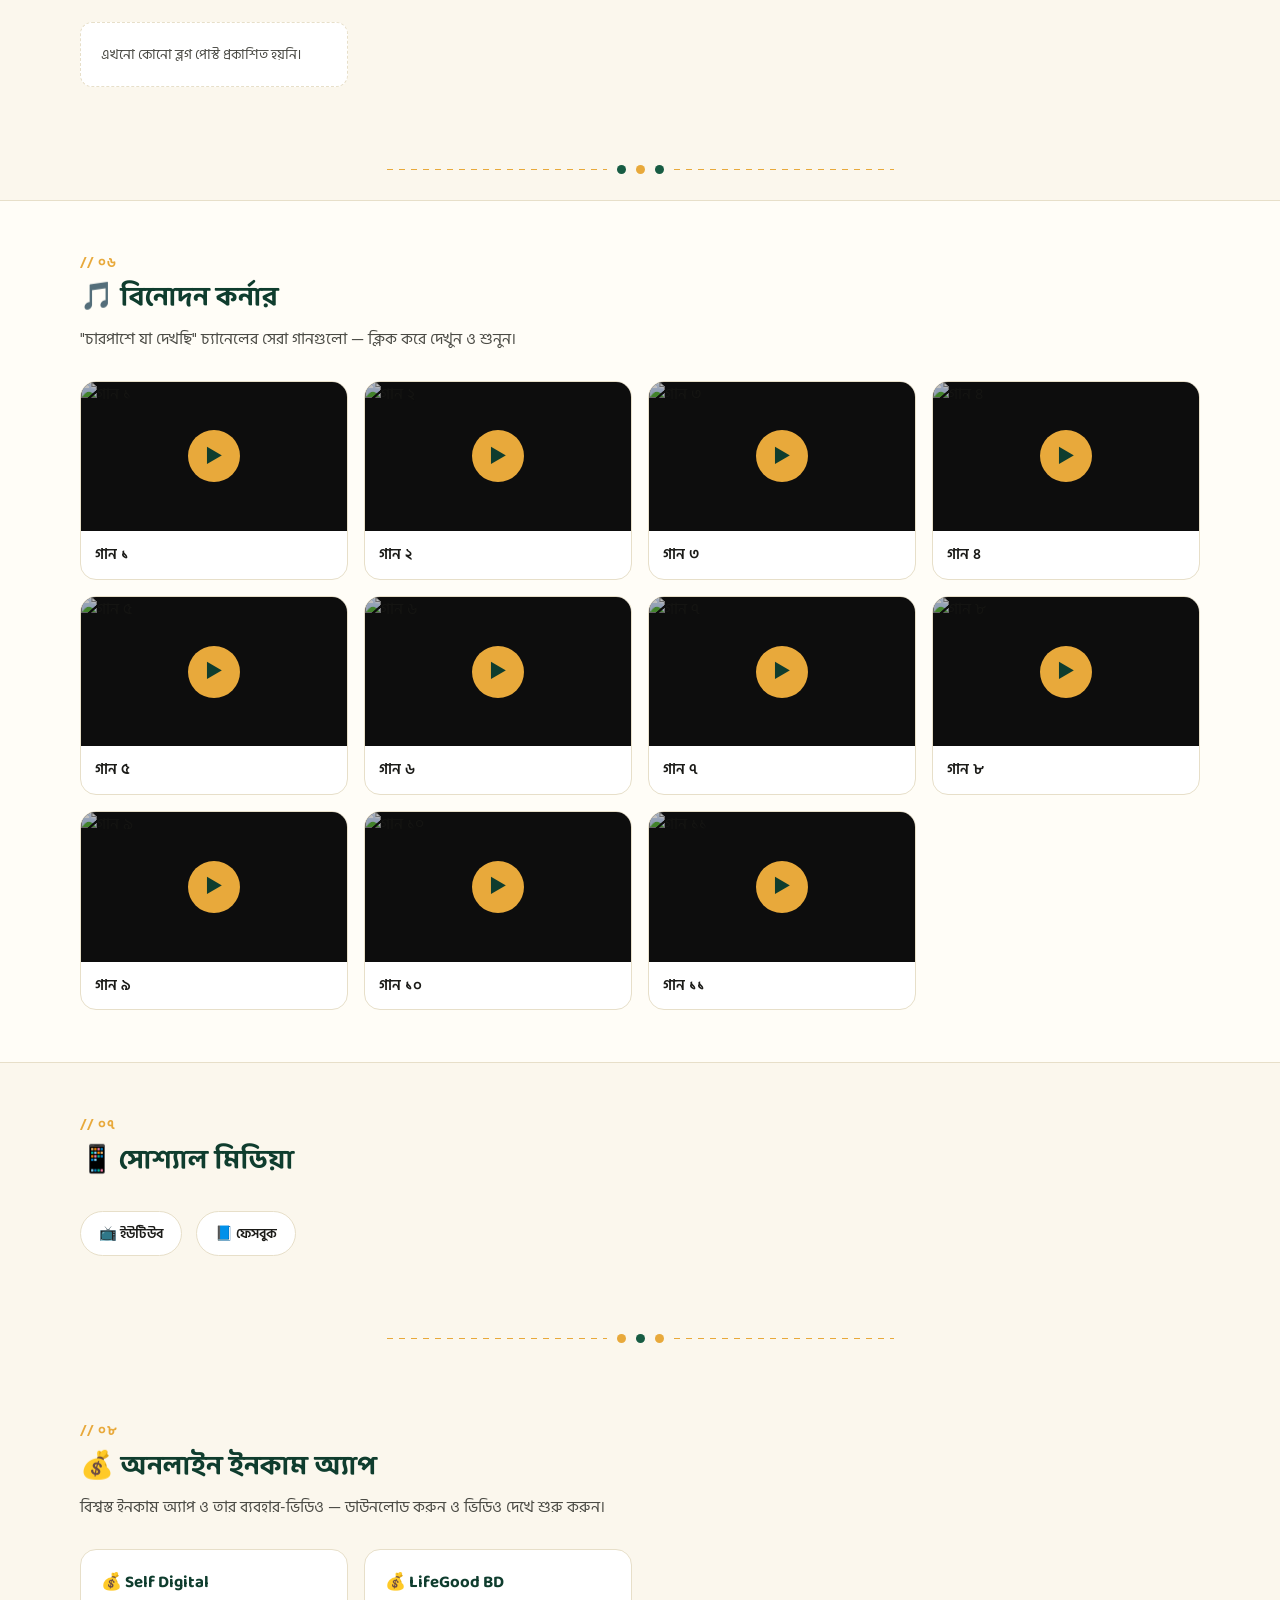
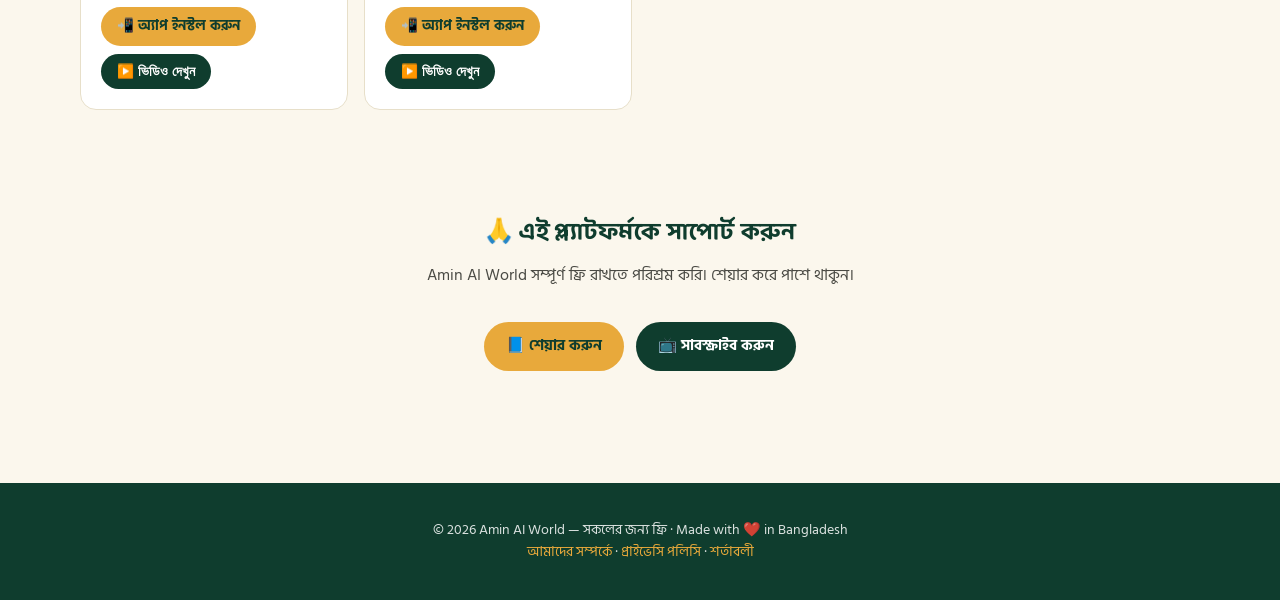
==== commit eaea92f5: "Add files via upload" ====
--- a/index.html
+++ b/index.html
@@ -50,10 +50,12 @@
   .nav-row{display:flex; align-items:center; justify-content:space-between; padding:14px 20px; gap:16px;}
   .brand{display:flex; align-items:center; gap:10px; font-family:'Baloo Da 2'; font-weight:800; font-size:1.25rem; color:var(--green-deep);}
   .brand .mark{
-    width:38px; height:38px; border-radius:11px;
+    width:38px; height:38px; border-radius:50%; overflow:hidden;
     background:linear-gradient(135deg,var(--gold),var(--green-mid));
     display:flex; align-items:center; justify-content:center; color:#fff; font-size:1.1rem;
-  }
+    flex-shrink:0;
+  }
+  .brand .mark img{width:100%; height:100%; object-fit:cover; display:block;}
   nav.links{display:flex; gap:4px; flex-wrap:wrap;}
   nav.links a{
     font-size:0.92rem; padding:8px 12px; border-radius:999px; color:var(--ink-soft); font-weight:600;
@@ -164,6 +166,13 @@
   .play-overlay span{width:52px; height:52px; border-radius:50%; background:var(--gold); color:var(--green-deep); display:flex; align-items:center; justify-content:center; font-size:1.3rem;}
   .song-title{padding:12px 14px; font-weight:600; font-size:0.92rem;}
 
+  .hero-photo{
+    width:132px; height:132px; border-radius:50%; margin:0 auto 18px; overflow:hidden;
+    border:4px solid var(--gold); box-shadow:0 0 0 6px rgba(255,255,255,0.08), 0 12px 28px rgba(0,0,0,0.35);
+    background:linear-gradient(135deg,var(--gold),var(--green-mid));
+  }
+  .hero-photo img{width:100%; height:100%; object-fit:cover; display:block;}
+
   /* Ad slots */
   .ad-slot{min-height:0; overflow:hidden;}
   .ad-slot:empty{display:none;}
@@ -213,7 +222,7 @@
 
 <header class="site">
   <div class="nav-row wrap">
-    <div class="brand"><span class="mark">A</span> Amin AI World</div>
+    <div class="brand"><span class="mark" id="navMark">A</span> Amin AI World</div>
     <nav class="links" id="navLinks">
       <a href="#tools">🛠️ AI টুলস</a>
       <a href="#prompts">📸 প্রম্পট</a>
@@ -230,6 +239,7 @@
 
 <section class="hero">
   <div class="wrap">
+    <div class="hero-photo" id="heroPhoto"></div>
     <span class="eyebrow">🌟 Bangladesh's #1 AI &amp; Smart Platform</span>
     <h1>WELCOME TO ❤️ Amin AI World</h1>
     <p>আপনার প্রয়োজনীয় সকল AI টুলস, রেডি প্রম্পট, ইসলামিক বাণী, প্রেরণা ও বিনোদন — সব একসাথে, একদম ফ্রি।</p>
@@ -408,7 +418,7 @@
     DATA = await res.json();
   }catch(e){
     console.error('data.json লোড করা যায়নি', e);
-    DATA = {aiTools:[],songs:[],prompts:[],islamicQuotes:[],inspirationQuotes:[],blogPosts:[],income:[],settings:{}};
+    DATA = {aiTools:[],songs:[],prompts:[],islamicQuotes:[],inspirationQuotes:[],blogPosts:[],income:[],settings:{},profile:{}};
   }
   render();
 }
@@ -420,6 +430,7 @@
   document.getElementById('cntQuotes').textContent = DATA.islamicQuotes.length;
   document.getElementById('cntSongs').textContent = DATA.songs.length;
 
+  renderProfile();
   renderTools('সব');
   renderPrompts('all');
   renderQuotes('islamicGrid', DATA.islamicQuotes);
@@ -428,6 +439,20 @@
   renderIncome();
   renderBlog();
   initAds();
+}
+
+// ---- PROFILE PHOTO ----
+function renderProfile(){
+  const img = (DATA.profile && DATA.profile.image) ? DATA.profile.image : '';
+  const navMark = document.getElementById('navMark');
+  const heroPhoto = document.getElementById('heroPhoto');
+  if(img){
+    navMark.innerHTML = `<img src="${img}" alt="Amin AI World">`;
+    heroPhoto.innerHTML = `<img src="${img}" alt="Amin AI World">`;
+  } else {
+    navMark.textContent = 'A';
+    heroPhoto.style.display = 'none';
+  }
 }
 
 // ---- AI TOOLS ----
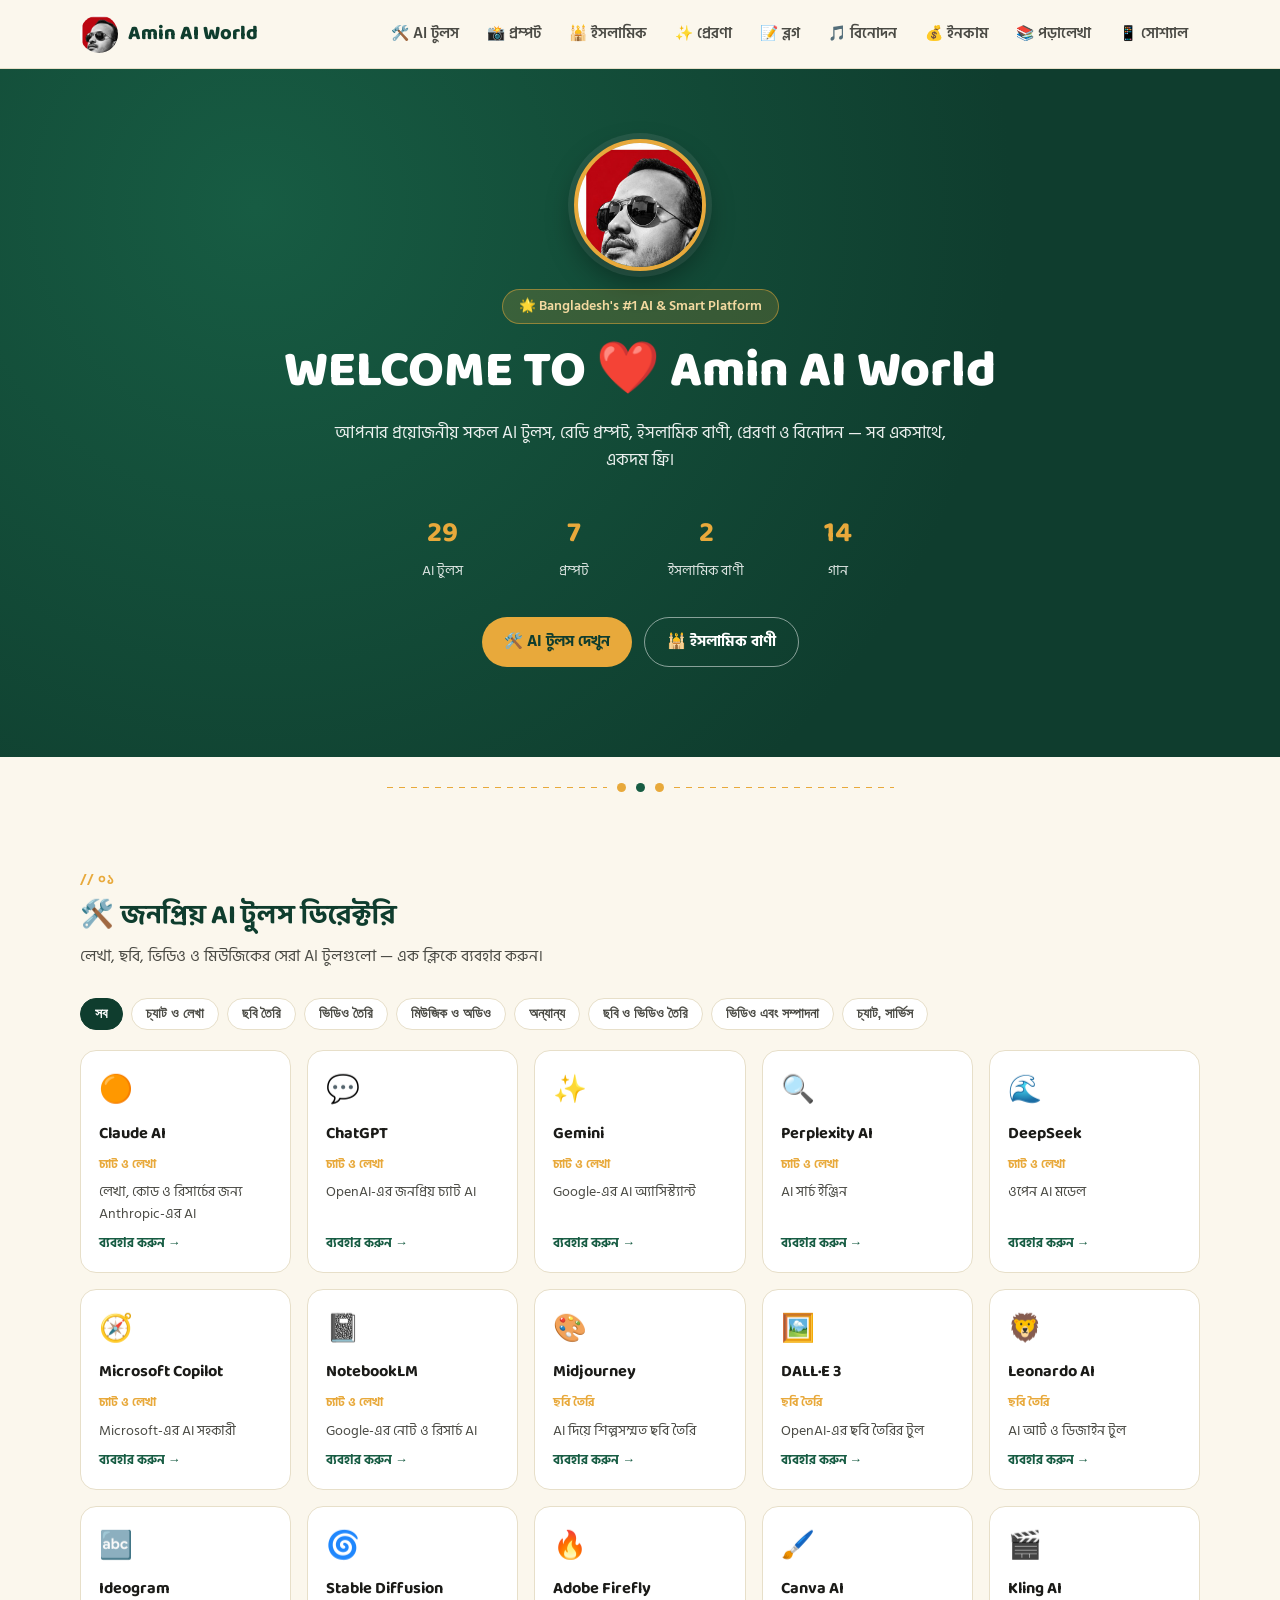
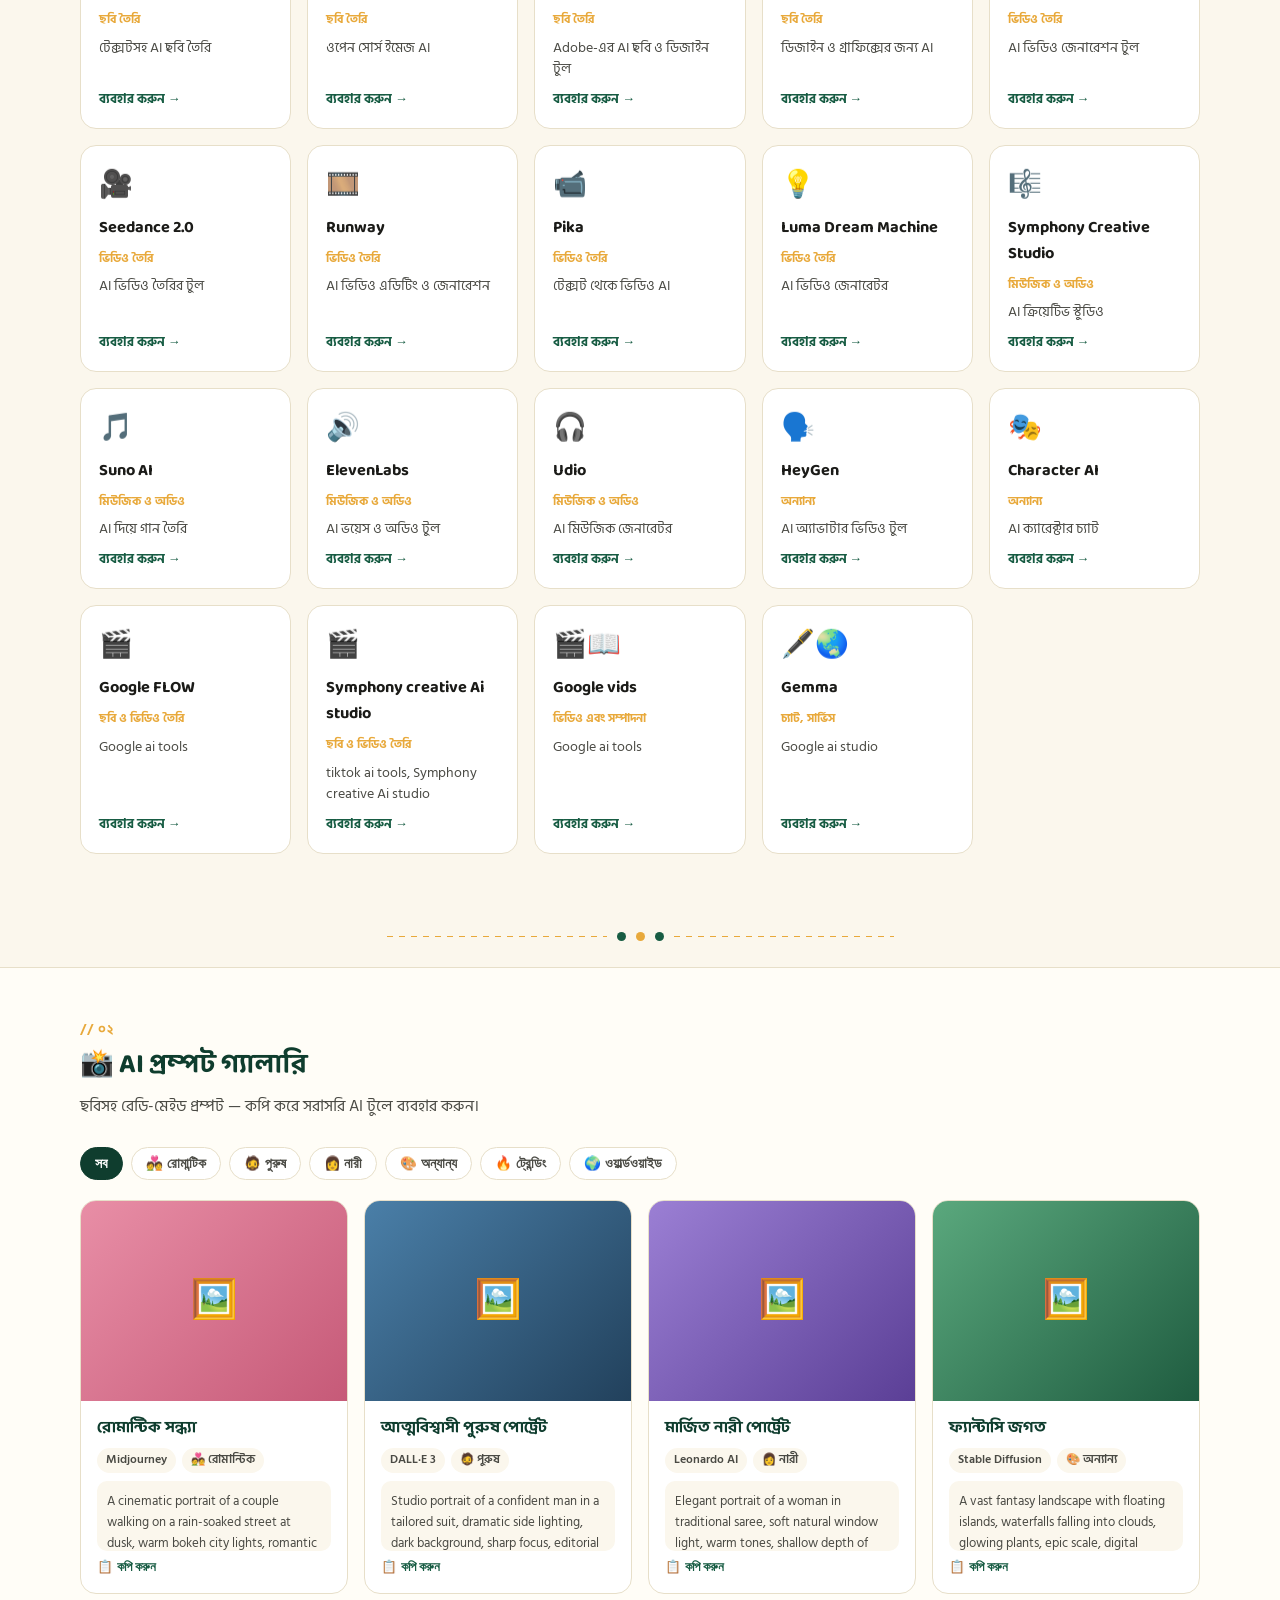
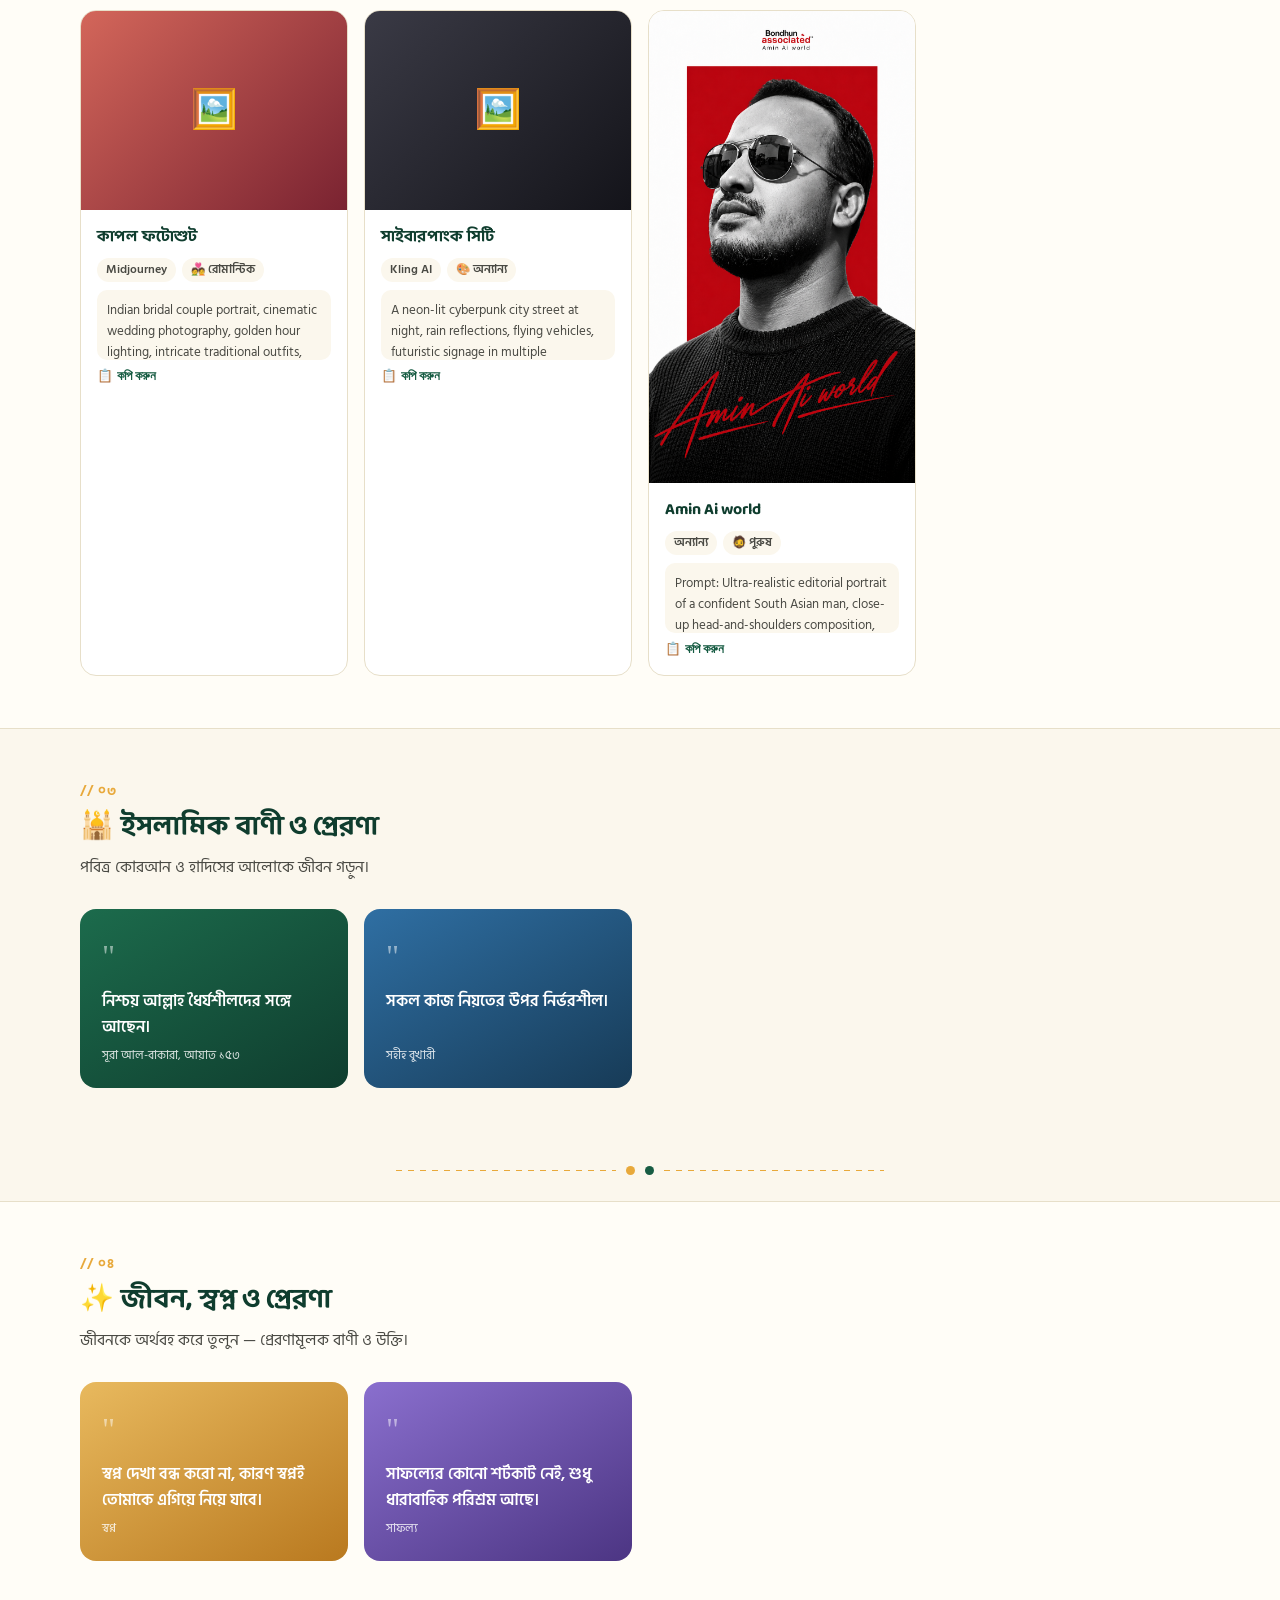
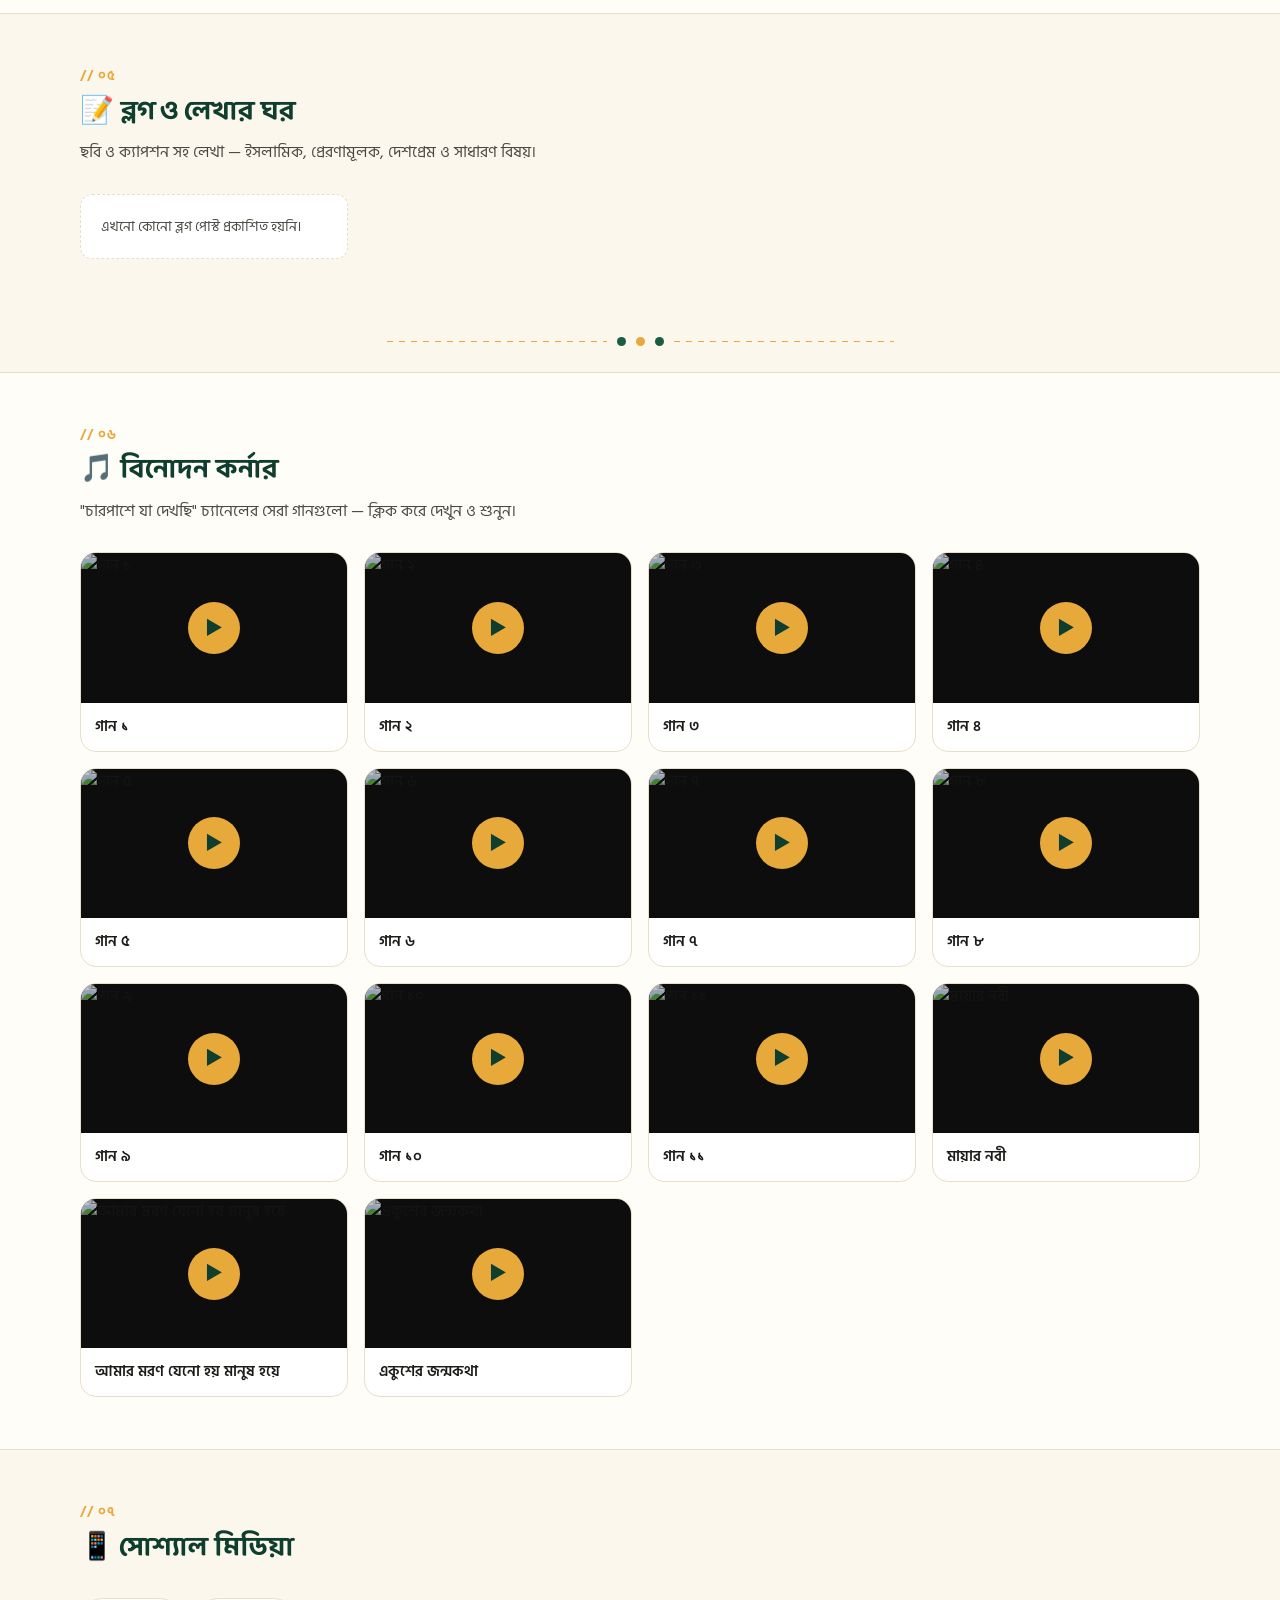
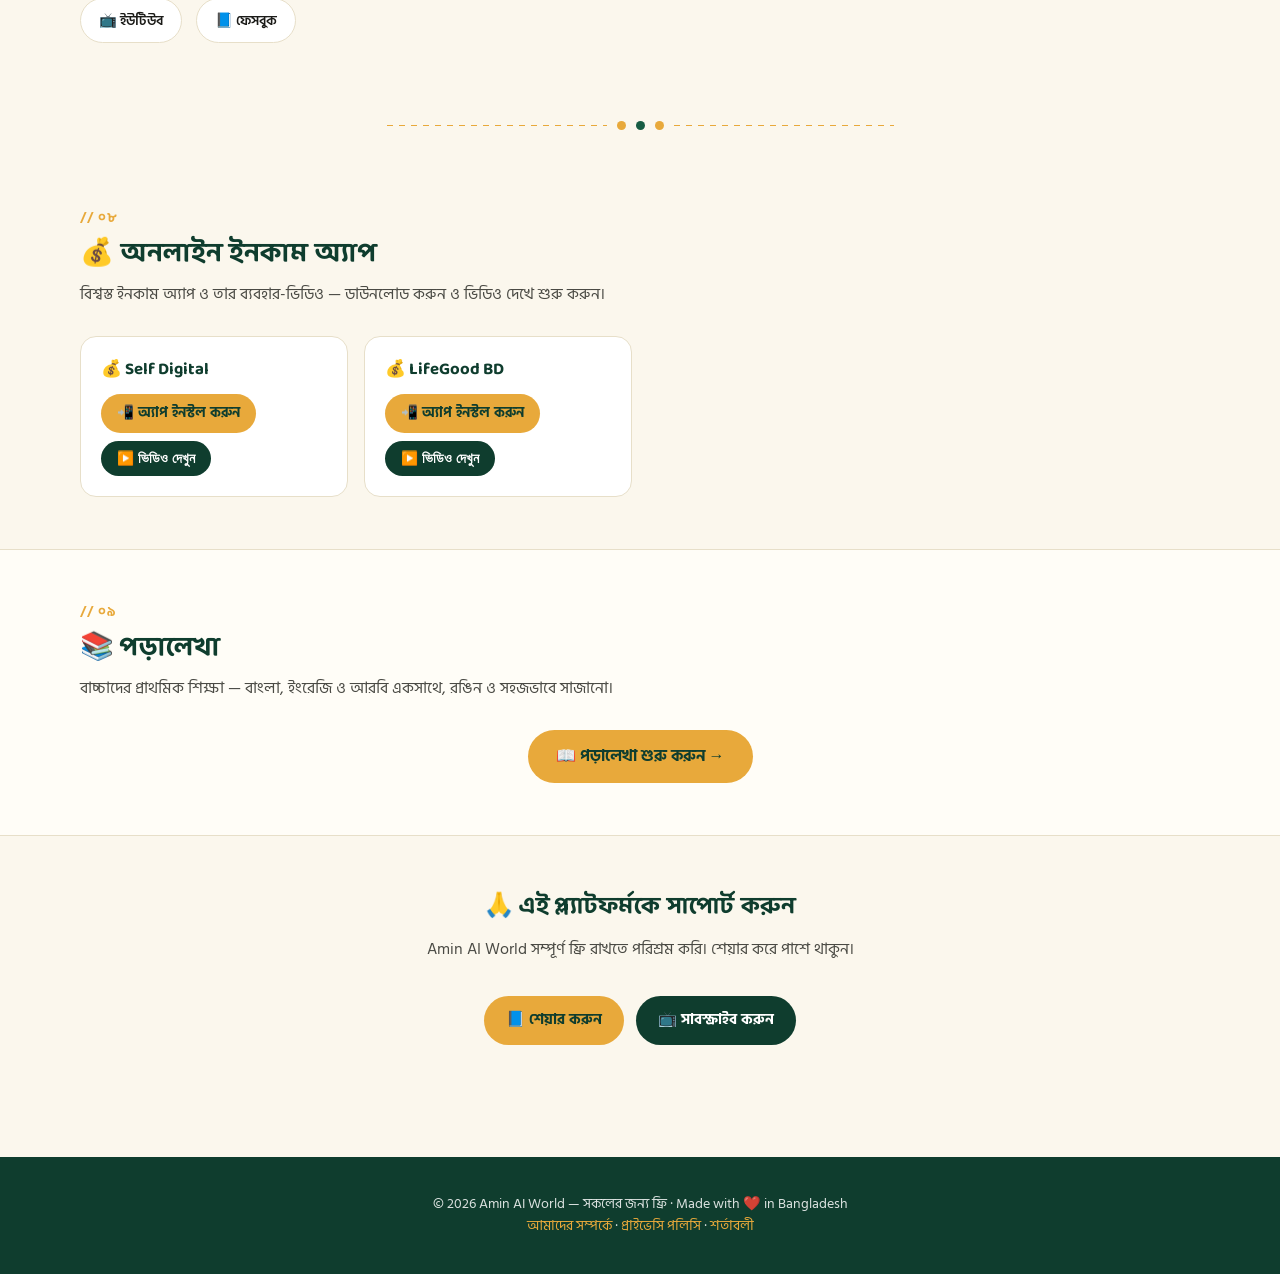
==== commit 0efb3ae6: "Add files via upload" ====
--- a/index.html
+++ b/index.html
@@ -5,6 +5,13 @@
 <meta name="viewport" content="width=device-width, initial-scale=1.0">
 <title>Amin AI World — প্রম্পট, AI টুলস, ইসলামিক বাণী, প্রেরণা ও বিনোদন</title>
 <meta name="description" content="আপনার প্রয়োজনীয় সকল অনলাইন স্মার্ট প্রজেক্ট, AI টুলস, তথ্য ও বিনোদন — Amin AI World">
+<link rel="manifest" href="manifest.json">
+<meta name="theme-color" content="#0F3D2E">
+<link rel="icon" href="icon-192.png">
+<link rel="apple-touch-icon" href="icon-192.png">
+<meta name="apple-mobile-web-app-capable" content="yes">
+<meta name="apple-mobile-web-app-status-bar-style" content="black-translucent">
+<meta name="apple-mobile-web-app-title" content="Amin AI World">
 <link rel="preconnect" href="https://fonts.googleapis.com">
 <link href="https://fonts.googleapis.com/css2?family=Baloo+Da+2:wght@500;600;700;800&family=Hind+Siliguri:wght@400;500;600;700&display=swap" rel="stylesheet">
 <style>
@@ -203,6 +210,13 @@
 
   /* Modal */
   .modal-bg{position:fixed; inset:0; background:rgba(10,20,15,.75); display:none; align-items:center; justify-content:center; z-index:200; padding:20px;}
+  .hidden{display:none !important;}
+  .install-btn{
+    position:fixed; left:18px; bottom:18px; z-index:150;
+    background:linear-gradient(135deg,var(--gold),#d4941f); color:#fff; border:none;
+    padding:13px 20px; border-radius:999px; font-family:'Hind Siliguri'; font-weight:700; font-size:0.92rem;
+    box-shadow:0 8px 20px rgba(0,0,0,0.25); cursor:pointer;
+  }
   .modal-bg.open{display:flex;}
   .modal-box{background:#000; border-radius:14px; overflow:hidden; width:100%; max-width:800px; aspect-ratio:16/9; position:relative;}
   .modal-close{position:absolute; top:-40px; right:0; background:none; border:none; color:#fff; font-size:1.6rem; cursor:pointer;}
@@ -231,6 +245,7 @@
       <a href="#blog">📝 ব্লগ</a>
       <a href="#entertainment">🎵 বিনোদন</a>
       <a href="#income">💰 ইনকাম</a>
+      <a href="study.html">📚 পড়ালেখা</a>
       <a href="#social">📱 সোশ্যাল</a>
     </nav>
     <button class="menu-toggle" id="menuToggle">☰</button>
@@ -370,6 +385,20 @@
   </div>
 </section>
 
+<!-- STUDY -->
+<section id="study-promo" class="alt">
+  <div class="wrap">
+    <div class="sec-head">
+      <div class="num">// ০৯</div>
+      <h2>📚 পড়ালেখা</h2>
+      <p>বাচ্চাদের প্রাথমিক শিক্ষা — বাংলা, ইংরেজি ও আরবি একসাথে, রঙিন ও সহজভাবে সাজানো।</p>
+    </div>
+    <div style="text-align:center;">
+      <a class="btn btn-gold" href="study.html" style="font-size:1rem; padding:14px 28px;">📖 পড়ালেখা শুরু করুন →</a>
+    </div>
+  </div>
+</section>
+
 <!-- SUPPORT -->
 <section id="support">
   <div class="wrap" style="text-align:center;">
@@ -400,6 +429,20 @@
   <div class="modal-box">
     <button class="modal-close" id="modalClose">✕</button>
     <iframe id="videoFrame" width="100%" height="100%" src="" frameborder="0" allow="autoplay; encrypted-media" allowfullscreen></iframe>
+  </div>
+</div>
+
+<button id="installBtn" class="install-btn hidden">📲 অ্যাপ ইনস্টল করুন</button>
+
+<div class="modal-bg" id="iosInstallModal">
+  <div class="modal-box" style="height:auto; max-width:380px; padding:26px;">
+    <button class="modal-close" id="iosModalClose">✕</button>
+    <h3 style="font-family:'Baloo Da 2'; color:var(--green-deep); margin-top:0;">📲 হোম স্ক্রিনে যোগ করুন</h3>
+    <ol style="padding-left:20px; line-height:2; color:var(--ink-soft);">
+      <li>নিচে Safari-এর <b>Share</b> (□↑) বাটনে চাপুন</li>
+      <li><b>"Add to Home Screen"</b> খুঁজে বের করে ট্যাপ করুন</li>
+      <li><b>"Add"</b> চাপুন — ব্যস, আইকন হোম স্ক্রিনে চলে আসবে</li>
+    </ol>
   </div>
 </div>
 
@@ -475,7 +518,7 @@
 }
 
 // ---- PROMPTS ----
-const promptCatLabels = {all:'সব', romantic:'💑 রোমান্টিক', man:'🧔 পুরুষ', woman:'👩 নারী', others:'🎨 অন্যান্য'};
+const promptCatLabels = {all:'সব', romantic:'💑 রোমান্টিক', man:'🧔 পুরুষ', woman:'👩 নারী', others:'🎨 অন্যান্য', trending:'🔥 ট্রেন্ডিং', worldwide:'🌍 ওয়ার্ল্ডওয়াইড'};
 function renderPrompts(activeCat){
   const filterBar = document.getElementById('promptFilters');
   filterBar.innerHTML = Object.keys(promptCatLabels).map(c=>`<button class="chip ${c===activeCat?'active':''}" data-cat="${c}">${promptCatLabels[c]}</button>`).join('');
@@ -592,6 +635,47 @@
   });
 }
 
+// ---- PWA: Install App ----
+let deferredInstallPrompt = null;
+const installBtn = document.getElementById('installBtn');
+const isIOS = /iphone|ipad|ipod/i.test(navigator.userAgent);
+const isStandalone = window.matchMedia('(display-mode: standalone)').matches || window.navigator.standalone === true;
+
+if(!isStandalone){
+  if(isIOS){
+    installBtn.classList.remove('hidden');
+    installBtn.addEventListener('click', ()=>{
+      document.getElementById('iosInstallModal').classList.add('open');
+    });
+  } else {
+    window.addEventListener('beforeinstallprompt', (e)=>{
+      e.preventDefault();
+      deferredInstallPrompt = e;
+      installBtn.classList.remove('hidden');
+    });
+    installBtn.addEventListener('click', async ()=>{
+      if(!deferredInstallPrompt) return;
+      deferredInstallPrompt.prompt();
+      await deferredInstallPrompt.userChoice;
+      deferredInstallPrompt = null;
+      installBtn.classList.add('hidden');
+    });
+    window.addEventListener('appinstalled', ()=>{ installBtn.classList.add('hidden'); });
+  }
+}
+document.getElementById('iosModalClose').addEventListener('click', ()=>{
+  document.getElementById('iosInstallModal').classList.remove('open');
+});
+document.getElementById('iosInstallModal').addEventListener('click', (e)=>{
+  if(e.target.id==='iosInstallModal') document.getElementById('iosInstallModal').classList.remove('open');
+});
+
+if('serviceWorker' in navigator){
+  window.addEventListener('load', ()=>{
+    navigator.serviceWorker.register('sw.js').catch(()=>{});
+  });
+}
+
 loadData();
 </script>
 </body>
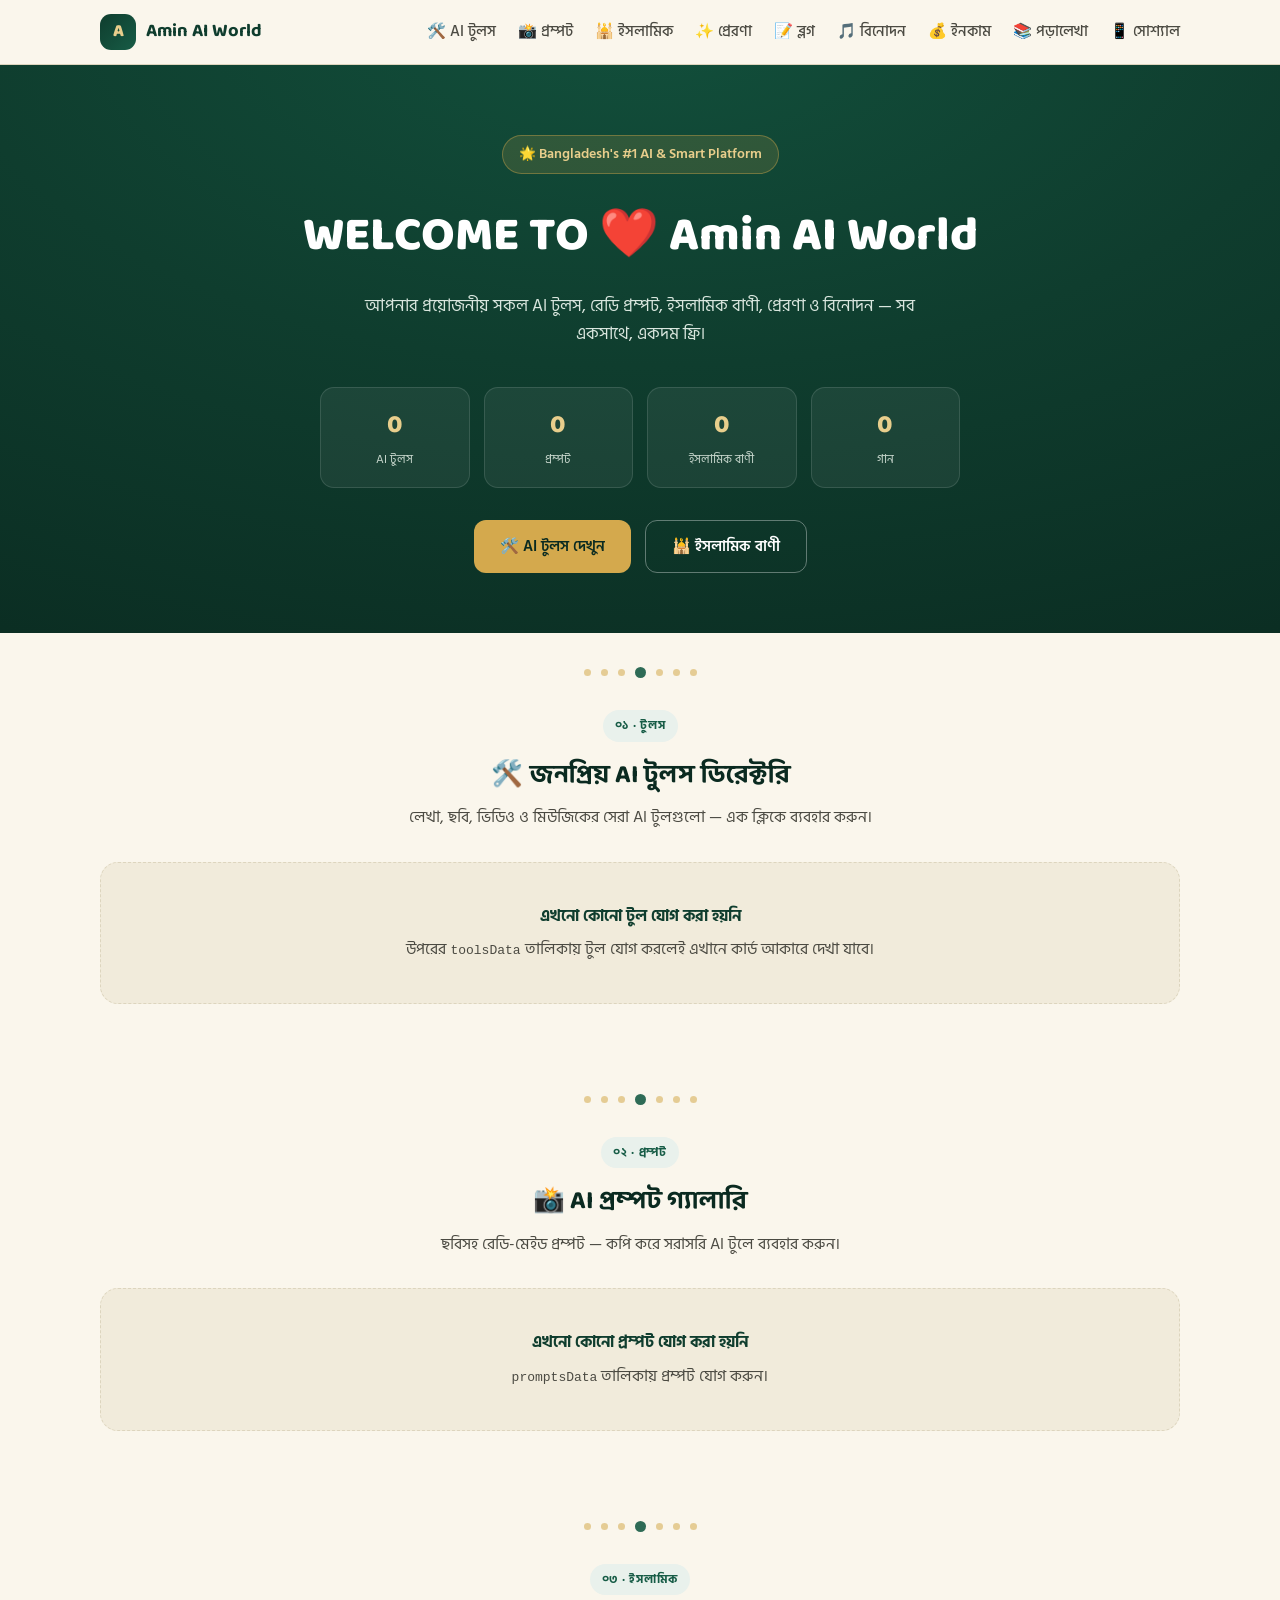
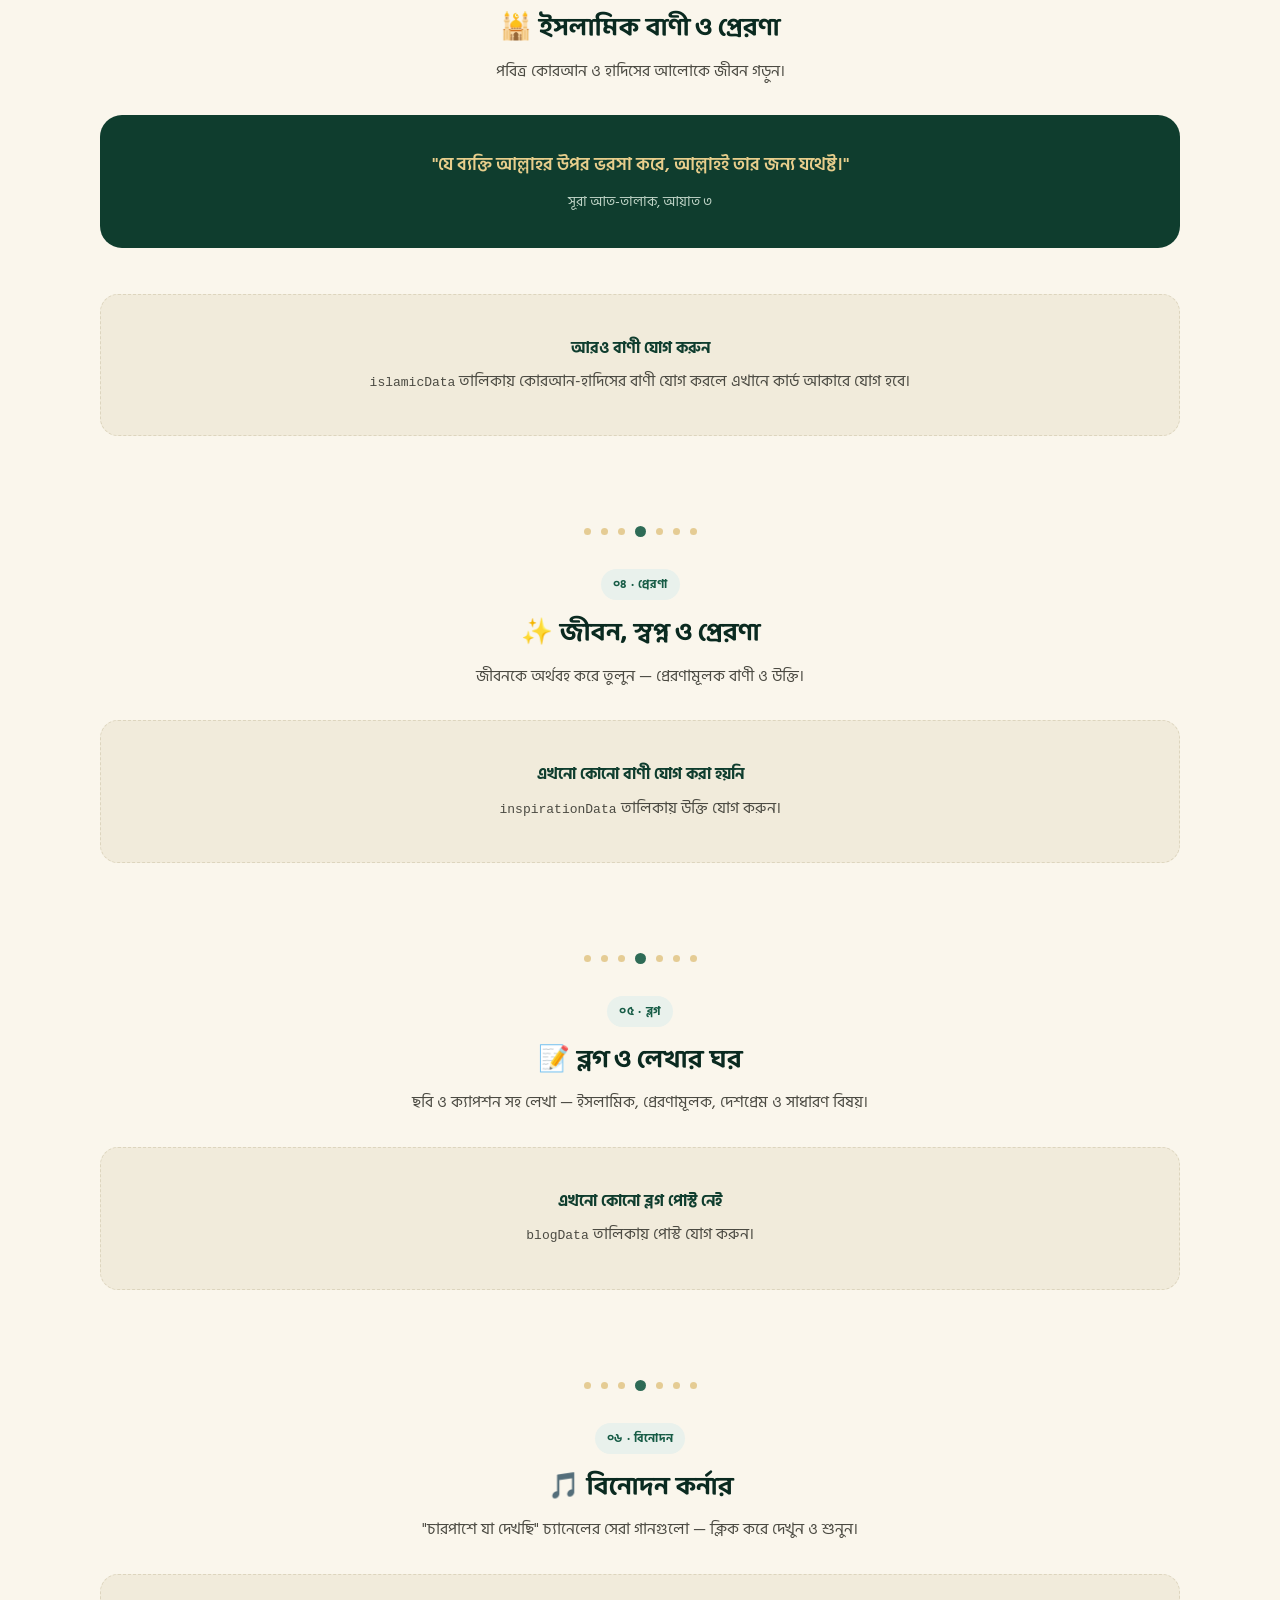
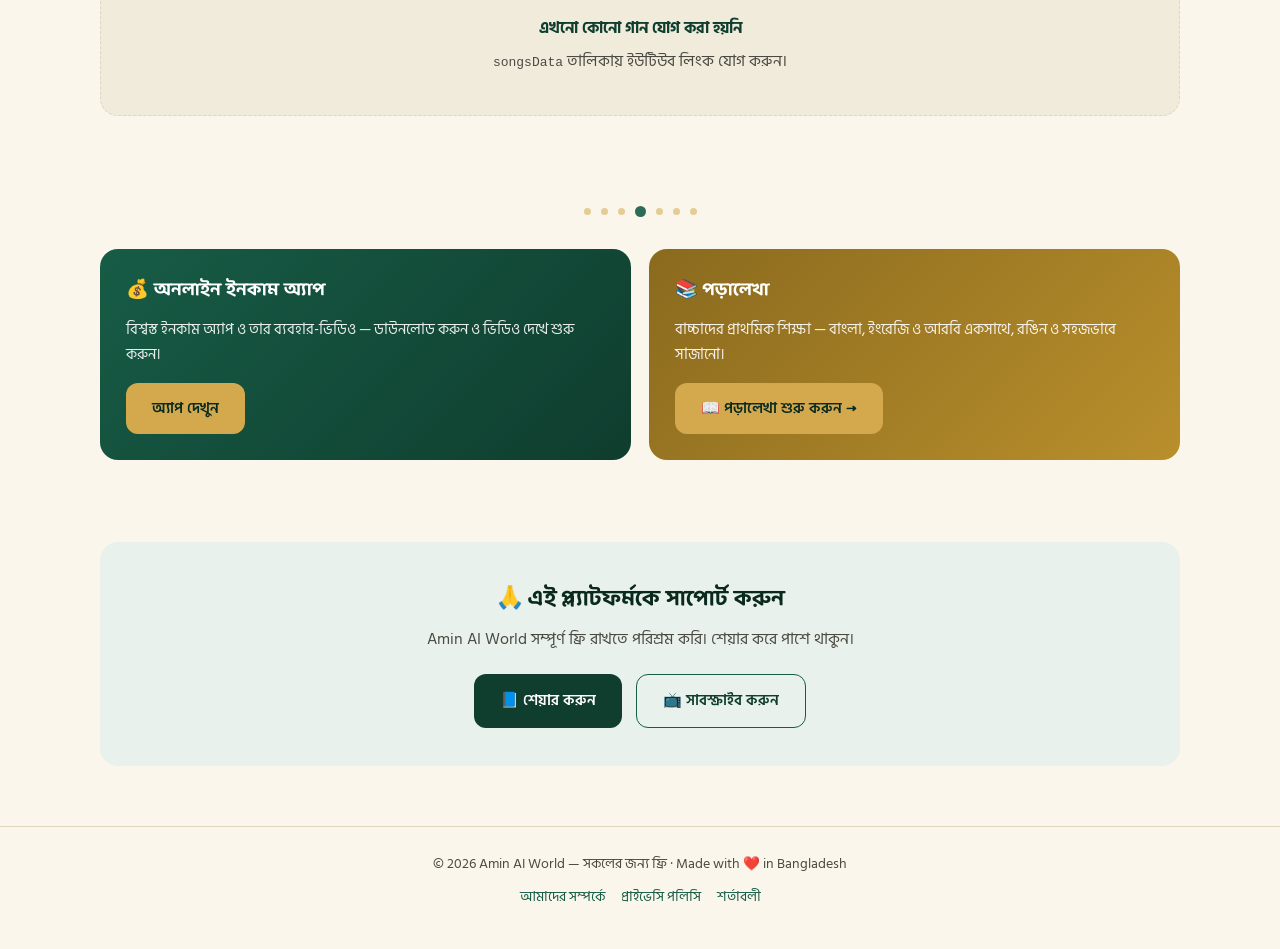
==== commit 68a69dd9: "Add files via upload" ====
--- a/index.html
+++ b/index.html
@@ -3,240 +3,246 @@
 <head>
 <meta charset="UTF-8">
 <meta name="viewport" content="width=device-width, initial-scale=1.0">
-<title>Amin AI World — প্রম্পট, AI টুলস, ইসলামিক বাণী, প্রেরণা ও বিনোদন</title>
-<meta name="description" content="আপনার প্রয়োজনীয় সকল অনলাইন স্মার্ট প্রজেক্ট, AI টুলস, তথ্য ও বিনোদন — Amin AI World">
-<link rel="manifest" href="manifest.json">
-<meta name="theme-color" content="#0F3D2E">
-<link rel="icon" href="icon-192.png">
-<link rel="apple-touch-icon" href="icon-192.png">
 <meta name="apple-mobile-web-app-capable" content="yes">
 <meta name="apple-mobile-web-app-status-bar-style" content="black-translucent">
 <meta name="apple-mobile-web-app-title" content="Amin AI World">
+<meta name="theme-color" content="#0F3D2E">
+<meta name="description" content="আপনার প্রয়োজনীয় সকল অনলাইন স্মার্ট প্রজেক্ট, AI টুলস, তথ্য ও বিনোদন — Amin AI World">
+<title>Amin AI World — প্রম্পট, AI টুলস, ইসলামিক বাণী, প্রেরণা ও বিনোদন</title>
 <link rel="preconnect" href="https://fonts.googleapis.com">
+<link rel="preconnect" href="https://fonts.gstatic.com" crossorigin>
 <link href="https://fonts.googleapis.com/css2?family=Baloo+Da+2:wght@500;600;700;800&family=Hind+Siliguri:wght@400;500;600;700&display=swap" rel="stylesheet">
 <style>
   :root{
-    --green-deep:#0F3D2E;
-    --green-mid:#175C43;
-    --gold:#E8A93B;
-    --gold-soft:#F3D9A0;
-    --cream:#FBF7ED;
-    --paper:#FFFDF7;
-    --maroon:#7A2331;
-    --ink:#1B1B18;
-    --ink-soft:#4A4A44;
-    --line:#E7DFC9;
-    --radius:16px;
-    --shadow:0 10px 30px rgba(15,61,46,0.10);
+    --green-950:#0A2A20;
+    --green-900:#0F3D2E;
+    --green-700:#175C46;
+    --gold-500:#D4A94D;
+    --gold-300:#E8CE8C;
+    --cream-100:#FAF6EC;
+    --cream-200:#F1EBDB;
+    --ink-900:#1C1C18;
+    --ink-600:#4B4A42;
+    --mint-100:#E9F1EC;
+    --line:#DDD5BE;
+    --radius:18px;
+    --shadow:0 10px 30px -12px rgba(15,61,46,0.25);
   }
   *{box-sizing:border-box;}
   html{scroll-behavior:smooth;}
   body{
     margin:0;
-    background:var(--cream);
-    color:var(--ink);
-    font-family:'Hind Siliguri','Noto Sans Bengali',sans-serif;
-    line-height:1.6;
-  }
-  h1,h2,h3,.display{
-    font-family:'Baloo Da 2','Hind Siliguri',sans-serif;
-    color:var(--green-deep);
-    margin:0;
-  }
-  a{color:inherit; text-decoration:none;}
-  img{max-width:100%; display:block;}
-  .wrap{max-width:1160px; margin:0 auto; padding:0 20px;}
+    background:var(--cream-100);
+    color:var(--ink-900);
+    font-family:'Hind Siliguri','Baloo Da 2',sans-serif;
+    line-height:1.7;
+  }
+  h1,h2,h3,.brand,.stat-num{font-family:'Baloo Da 2','Hind Siliguri',sans-serif;}
+  a{color:inherit;text-decoration:none;}
+  img{max-width:100%;display:block;}
+  .container{max-width:1120px;margin:0 auto;padding:0 20px;}
+
+  /* Bead divider — signature element, echoes a tasbih (prayer bead) strand,
+     used as the connective thread running through every section boundary */
+  .beads{
+    display:flex;align-items:center;justify-content:center;gap:10px;
+    padding:34px 0 6px;
+  }
+  .beads span{
+    width:7px;height:7px;border-radius:50%;
+    background:var(--gold-500);opacity:.55;
+  }
+  .beads span:nth-child(4n){width:11px;height:11px;opacity:.9;background:var(--green-700);}
 
   /* Header */
-  header.site{
-    position:sticky; top:0; z-index:50;
-    background:rgba(251,247,237,0.92);
+  header{
+    position:sticky;top:0;z-index:50;
+    background:rgba(250,246,236,0.92);
     backdrop-filter:blur(8px);
     border-bottom:1px solid var(--line);
   }
-  .nav-row{display:flex; align-items:center; justify-content:space-between; padding:14px 20px; gap:16px;}
-  .brand{display:flex; align-items:center; gap:10px; font-family:'Baloo Da 2'; font-weight:800; font-size:1.25rem; color:var(--green-deep);}
+  .nav-wrap{display:flex;align-items:center;justify-content:space-between;padding:14px 20px;max-width:1120px;margin:0 auto;}
+  .brand{display:flex;align-items:center;gap:10px;font-weight:700;font-size:1.15rem;color:var(--green-900);}
   .brand .mark{
-    width:38px; height:38px; border-radius:50%; overflow:hidden;
-    background:linear-gradient(135deg,var(--gold),var(--green-mid));
-    display:flex; align-items:center; justify-content:center; color:#fff; font-size:1.1rem;
-    flex-shrink:0;
-  }
-  .brand .mark img{width:100%; height:100%; object-fit:cover; display:block;}
-  nav.links{display:flex; gap:4px; flex-wrap:wrap;}
-  nav.links a{
-    font-size:0.92rem; padding:8px 12px; border-radius:999px; color:var(--ink-soft); font-weight:600;
-    transition:background .2s,color .2s;
-  }
-  nav.links a:hover{background:var(--gold-soft); color:var(--green-deep);}
-  .menu-toggle{display:none; background:none; border:none; font-size:1.5rem; cursor:pointer; color:var(--green-deep);}
+    width:36px;height:36px;border-radius:11px;
+    background:linear-gradient(135deg,var(--green-900),var(--green-700));
+    color:var(--gold-300);display:flex;align-items:center;justify-content:center;
+    font-weight:800;font-size:1.1rem;
+  }
+  nav.links{display:flex;gap:22px;flex-wrap:wrap;}
+  nav.links a{font-size:.95rem;color:var(--ink-600);font-weight:500;white-space:nowrap;}
+  nav.links a:hover{color:var(--green-900);}
+  .menu-btn{display:none;background:none;border:none;font-size:1.4rem;cursor:pointer;color:var(--green-900);}
+
+  @media (max-width:860px){
+    nav.links{
+      display:none;position:absolute;top:100%;left:0;right:0;
+      background:var(--cream-100);flex-direction:column;gap:0;
+      border-bottom:1px solid var(--line);
+    }
+    nav.links.open{display:flex;}
+    nav.links a{padding:14px 20px;border-top:1px solid var(--line);}
+    .menu-btn{display:block;}
+  }
 
   /* Hero */
   .hero{
-    position:relative; overflow:hidden;
-    background:radial-gradient(circle at 20% 20%,var(--green-mid),var(--green-deep) 65%);
-    color:#fff; padding:70px 20px 90px; text-align:center;
-  }
-  .hero .eyebrow{
-    display:inline-flex; align-items:center; gap:8px; background:rgba(232,169,59,0.18);
-    border:1px solid rgba(232,169,59,0.5); color:var(--gold-soft);
-    padding:6px 16px; border-radius:999px; font-size:0.85rem; font-weight:600; margin-bottom:18px;
-  }
-  .hero h1{color:#fff; font-size:clamp(2rem,5vw,3.2rem); font-weight:800; line-height:1.2;}
-  .hero p{max-width:640px; margin:16px auto 0; opacity:.92; font-size:1.05rem;}
-  .hero-stats{display:flex; justify-content:center; gap:32px; flex-wrap:wrap; margin-top:38px;}
-  .stat{min-width:100px;}
-  .stat b{display:block; font-size:1.8rem; color:var(--gold); font-family:'Baloo Da 2';}
-  .stat span{font-size:0.85rem; opacity:.85;}
-  .hero-cta{margin-top:34px; display:flex; gap:12px; justify-content:center; flex-wrap:wrap;}
+    position:relative;overflow:hidden;
+    background:radial-gradient(120% 140% at 50% -10%, #12503C 0%, var(--green-900) 45%, var(--green-950) 100%);
+    color:var(--cream-100);
+    text-align:center;
+    padding:70px 20px 60px;
+  }
+  .eyebrow{
+    display:inline-flex;align-items:center;gap:8px;
+    background:rgba(212,169,77,0.16);
+    border:1px solid rgba(212,169,77,0.4);
+    color:var(--gold-300);
+    padding:7px 16px;border-radius:999px;font-size:.85rem;font-weight:600;
+  }
+  .hero h1{
+    font-size:clamp(2rem,5vw,3rem);
+    margin:22px 0 14px;font-weight:800;
+    color:#fff;
+  }
+  .hero h1 .heart{color:var(--gold-500);}
+  .hero p.lead{
+    max-width:600px;margin:0 auto;color:#D9E6DE;font-size:1.05rem;
+  }
+  .stats{
+    display:grid;grid-template-columns:repeat(4,1fr);gap:14px;
+    max-width:640px;margin:38px auto 0;
+  }
+  .stat{
+    background:rgba(255,255,255,0.06);
+    border:1px solid rgba(255,255,255,0.12);
+    border-radius:14px;padding:16px 8px;
+  }
+  .stat-num{font-size:1.6rem;font-weight:800;color:var(--gold-300);}
+  .stat-label{font-size:.78rem;color:#C9D8CE;margin-top:2px;}
+  .hero-ctas{display:flex;gap:14px;justify-content:center;margin-top:32px;flex-wrap:wrap;}
   .btn{
-    display:inline-flex; align-items:center; gap:8px; padding:12px 22px; border-radius:999px;
-    font-weight:700; font-size:0.95rem; cursor:pointer; border:none; transition:transform .15s, box-shadow .15s;
+    padding:13px 26px;border-radius:12px;font-weight:600;font-size:.95rem;
+    display:inline-flex;align-items:center;gap:8px;cursor:pointer;border:none;
+    transition:transform .15s ease, box-shadow .15s ease;
   }
   .btn:hover{transform:translateY(-2px);}
-  .btn-gold{background:var(--gold); color:var(--green-deep);}
-  .btn-outline{background:transparent; color:#fff; border:1.5px solid rgba(255,255,255,.5);}
-
-  /* Bead divider — signature element */
-  .bead-divider{display:flex; align-items:center; justify-content:center; gap:10px; padding:26px 20px;}
-  .bead-divider .line{flex:1; max-width:220px; height:1px; background:repeating-linear-gradient(90deg,var(--gold) 0 6px, transparent 6px 12px);}
-  .bead-divider .bead{width:9px; height:9px; border-radius:50%; background:var(--green-mid);}
-  .bead-divider .bead.g{background:var(--gold);}
-
-  /* Sections */
-  section{padding:52px 0;}
-  .sec-head{margin-bottom:28px;}
-  .sec-head .num{font-size:0.8rem; color:var(--gold); font-weight:700; letter-spacing:.08em;}
-  .sec-head h2{font-size:1.7rem; margin-top:4px;}
-  .sec-head p{color:var(--ink-soft); margin-top:6px; max-width:540px;}
-  .alt{background:var(--paper); border-top:1px solid var(--line); border-bottom:1px solid var(--line);}
-
-  /* AI Tools */
-  .tool-filters{display:flex; gap:8px; flex-wrap:wrap; margin-bottom:20px;}
-  .chip{
-    padding:7px 14px; border-radius:999px; background:#fff; border:1px solid var(--line);
-    font-size:0.85rem; font-weight:600; cursor:pointer; color:var(--ink-soft);
-  }
-  .chip.active{background:var(--green-deep); color:#fff; border-color:var(--green-deep);}
-  .grid{display:grid; gap:16px;}
-  .grid.tools{grid-template-columns:repeat(auto-fill,minmax(210px,1fr));}
-  .tool-card{
-    background:#fff; border:1px solid var(--line); border-radius:var(--radius); padding:18px;
-    display:flex; flex-direction:column; gap:8px; transition:box-shadow .2s, transform .2s;
-  }
-  .tool-card:hover{box-shadow:var(--shadow); transform:translateY(-3px);}
-  .tool-card .icon{font-size:1.7rem;}
-  .tool-card h3{font-size:1.02rem; color:var(--ink);}
-  .tool-card .cat{font-size:0.75rem; color:var(--gold); font-weight:700;}
-  .tool-card p{font-size:0.85rem; color:var(--ink-soft); margin:0; flex:1;}
-  .tool-card .go{font-size:0.8rem; font-weight:700; color:var(--green-mid);}
-
-  /* Prompts */
-  .grid.prompts{grid-template-columns:repeat(auto-fill,minmax(250px,1fr));}
-  .prompt-card{
-    border-radius:var(--radius); overflow:hidden; border:1px solid var(--line); background:#fff;
-    display:flex; flex-direction:column;
-  }
-  .prompt-media{
-    aspect-ratio:4/3; display:flex; align-items:center; justify-content:center; font-size:2.4rem; color:#fff;
-  }
-  .prompt-media.pink{background:linear-gradient(135deg,#e88ea6,#c65a78);}
-  .prompt-media.blue{background:linear-gradient(135deg,#4a7fa8,#22415c);}
-  .prompt-media.violet{background:linear-gradient(135deg,#9b7fd4,#5b3f96);}
-  .prompt-media.green{background:linear-gradient(135deg,#5aa87d,#1f5c40);}
-  .prompt-media.red{background:linear-gradient(135deg,#d3665a,#7a2331);}
-  .prompt-media.dark{background:linear-gradient(135deg,#3a3a45,#14141a);}
-  .prompt-body{padding:14px 16px 18px; display:flex; flex-direction:column; gap:8px; flex:1;}
-  .prompt-body h3{font-size:1rem;}
-  .prompt-body .tag-row{display:flex; gap:6px; flex-wrap:wrap;}
-  .tag{font-size:0.72rem; padding:3px 9px; border-radius:999px; background:var(--cream); color:var(--ink-soft); font-weight:600;}
-  .prompt-text{font-size:0.82rem; color:var(--ink-soft); background:var(--cream); padding:10px; border-radius:10px; max-height:70px; overflow:auto;}
-  .copy-btn{align-self:flex-start; font-size:0.8rem; font-weight:700; color:var(--green-mid); background:none; border:none; cursor:pointer; padding:0;}
-
-  /* Quotes */
-  .grid.quotes{grid-template-columns:repeat(auto-fill,minmax(260px,1fr));}
-  .quote-card{border-radius:var(--radius); padding:22px; color:#fff; position:relative; min-height:150px; display:flex; flex-direction:column; justify-content:space-between;}
-  .quote-card.green{background:linear-gradient(150deg,#1c6b4c,#0F3D2E);}
-  .quote-card.blue{background:linear-gradient(150deg,#2f6fa3,#173b57);}
-  .quote-card.gold{background:linear-gradient(150deg,#e8b95e,#b9791f);}
-  .quote-card.violet{background:linear-gradient(150deg,#8a6fce,#4c3583);}
-  .quote-card .qmark{font-size:2rem; opacity:.5; font-family:Georgia,serif;}
-  .quote-card p.qtext{font-size:1.02rem; font-weight:600; margin:6px 0;}
-  .quote-card .src{font-size:0.78rem; opacity:.85;}
-
-  /* Songs */
-  .grid.songs{grid-template-columns:repeat(auto-fill,minmax(230px,1fr));}
-  .song-card{border-radius:var(--radius); overflow:hidden; border:1px solid var(--line); background:#fff; cursor:pointer;}
-  .song-thumb{position:relative; aspect-ratio:16/9; background:#111;}
-  .song-thumb img{width:100%; height:100%; object-fit:cover;}
-  .play-overlay{position:absolute; inset:0; display:flex; align-items:center; justify-content:center; background:rgba(0,0,0,.25);}
-  .play-overlay span{width:52px; height:52px; border-radius:50%; background:var(--gold); color:var(--green-deep); display:flex; align-items:center; justify-content:center; font-size:1.3rem;}
-  .song-title{padding:12px 14px; font-weight:600; font-size:0.92rem;}
-
-  .hero-photo{
-    width:132px; height:132px; border-radius:50%; margin:0 auto 18px; overflow:hidden;
-    border:4px solid var(--gold); box-shadow:0 0 0 6px rgba(255,255,255,0.08), 0 12px 28px rgba(0,0,0,0.35);
-    background:linear-gradient(135deg,var(--gold),var(--green-mid));
-  }
-  .hero-photo img{width:100%; height:100%; object-fit:cover; display:block;}
-
-  /* Ad slots */
-  .ad-slot{min-height:0; overflow:hidden;}
-  .ad-slot:empty{display:none;}
-
-  /* Income */
-  .grid.income{grid-template-columns:repeat(auto-fill,minmax(240px,1fr));}
-  .income-card{background:#fff; border:1px solid var(--line); border-radius:var(--radius); padding:20px; display:flex; flex-direction:column; gap:10px;}
-  .income-card h3{font-size:1.05rem;}
-  .income-card .row{display:flex; gap:8px; flex-wrap:wrap;}
-  .income-card .btn{padding:9px 16px; font-size:0.85rem;}
-
-  /* Blog */
-  .grid.blog{grid-template-columns:repeat(auto-fill,minmax(260px,1fr));}
-  .blog-card{background:#fff; border:1px solid var(--line); border-radius:var(--radius); overflow:hidden;}
-  .blog-cover{aspect-ratio:16/9; background:linear-gradient(135deg,var(--gold-soft),var(--green-mid)); display:flex; align-items:center; justify-content:center; font-size:2rem;}
-  .blog-cover img{width:100%; height:100%; object-fit:cover;}
-  .blog-body{padding:14px 16px;}
-  .blog-cat{font-size:0.72rem; color:var(--gold); font-weight:700;}
-  .blog-body h3{font-size:1rem; margin:6px 0;}
-  .blog-body p{font-size:0.85rem; color:var(--ink-soft); margin:0;}
-  .empty-note{color:var(--ink-soft); font-size:0.9rem; padding:20px; border:1px dashed var(--line); border-radius:12px; background:#fff;}
-
-  /* Social & footer */
-  .social-row{display:flex; gap:14px; flex-wrap:wrap;}
-  .social-pill{display:flex; align-items:center; gap:10px; background:#fff; border:1px solid var(--line); border-radius:999px; padding:10px 18px; font-weight:600; font-size:0.9rem;}
-  footer{background:var(--green-deep); color:rgba(255,255,255,.85); padding:36px 20px; text-align:center; font-size:0.88rem;}
-  footer a{color:var(--gold);}
-
-  /* Modal */
-  .modal-bg{position:fixed; inset:0; background:rgba(10,20,15,.75); display:none; align-items:center; justify-content:center; z-index:200; padding:20px;}
-  .hidden{display:none !important;}
-  .install-btn{
-    position:fixed; left:18px; bottom:18px; z-index:150;
-    background:linear-gradient(135deg,var(--gold),#d4941f); color:#fff; border:none;
-    padding:13px 20px; border-radius:999px; font-family:'Hind Siliguri'; font-weight:700; font-size:0.92rem;
-    box-shadow:0 8px 20px rgba(0,0,0,0.25); cursor:pointer;
-  }
-  .modal-bg.open{display:flex;}
-  .modal-box{background:#000; border-radius:14px; overflow:hidden; width:100%; max-width:800px; aspect-ratio:16/9; position:relative;}
-  .modal-close{position:absolute; top:-40px; right:0; background:none; border:none; color:#fff; font-size:1.6rem; cursor:pointer;}
-
-  @media(max-width:820px){
-    nav.links{
-      position:fixed; top:64px; left:0; right:0; background:var(--paper); flex-direction:column;
-      padding:14px; border-bottom:1px solid var(--line); display:none;
-    }
-    nav.links.open{display:flex;}
-    .menu-toggle{display:block;}
-    .hero-stats{gap:20px;}
-  }
+  .btn-gold{background:var(--gold-500);color:var(--green-950);}
+  .btn-gold:hover{box-shadow:0 10px 22px -8px rgba(212,169,77,0.6);}
+  .btn-outline{background:transparent;border:1px solid rgba(255,255,255,0.35);color:#fff;}
+
+  @media (max-width:520px){
+    .stats{grid-template-columns:repeat(2,1fr);}
+  }
+
+  /* Section shell */
+  section.block{padding:26px 0 10px;}
+  .section-head{max-width:640px;margin:0 auto 30px;text-align:center;}
+  .tag{
+    display:inline-block;font-size:.78rem;font-weight:700;letter-spacing:.06em;
+    color:var(--green-700);background:var(--mint-100);
+    padding:5px 12px;border-radius:999px;margin-bottom:12px;
+  }
+  .section-head h2{font-size:1.6rem;margin:0 0 8px;color:var(--green-950);}
+  .section-head p{color:var(--ink-600);margin:0;font-size:.98rem;}
+
+  .grid{display:grid;gap:18px;grid-template-columns:repeat(3,1fr);padding:0 0 46px;}
+  @media (max-width:900px){.grid{grid-template-columns:repeat(2,1fr);}}
+  @media (max-width:600px){.grid{grid-template-columns:1fr;}}
+
+  .card{
+    background:#fff;border:1px solid var(--line);border-radius:var(--radius);
+    padding:22px;box-shadow:var(--shadow);
+  }
+  .card .icon{
+    width:44px;height:44px;border-radius:12px;background:var(--mint-100);
+    display:flex;align-items:center;justify-content:center;font-size:1.3rem;margin-bottom:14px;
+  }
+  .card h3{margin:0 0 6px;font-size:1.05rem;color:var(--green-950);}
+  .card p{margin:0;color:var(--ink-600);font-size:.92rem;}
+
+  .empty{
+    grid-column:1/-1;text-align:center;padding:40px 20px;
+    border:1.5px dashed var(--line);border-radius:var(--radius);color:var(--ink-600);
+    background:var(--cream-200);
+  }
+  .empty strong{display:block;color:var(--green-900);margin-bottom:6px;font-size:1rem;}
+
+  /* Islamic quote strip */
+  .quote-strip{
+    background:var(--green-900);color:var(--cream-100);
+    border-radius:22px;padding:34px 26px;text-align:center;
+    margin:0 auto 46px;max-width:1120px;
+  }
+  .quote-strip p{font-size:1.15rem;max-width:560px;margin:0 auto;color:var(--gold-300);font-weight:600;}
+  .quote-strip span{display:block;margin-top:10px;font-size:.85rem;color:#BFD3C6;}
+
+  /* Social + income + study CTA row */
+  .cta-row{display:grid;grid-template-columns:1fr 1fr;gap:18px;padding-bottom:46px;}
+  @media (max-width:700px){.cta-row{grid-template-columns:1fr;}}
+  .cta-card{
+    border-radius:var(--radius);padding:26px;color:#fff;
+    display:flex;flex-direction:column;gap:10px;
+  }
+  .cta-card.a{background:linear-gradient(135deg,#175C46,#0F3D2E);}
+  .cta-card.b{background:linear-gradient(135deg,#8A6A1E,#B98F2C);}
+  .cta-card h3{margin:0;font-size:1.15rem;}
+  .cta-card p{margin:0;opacity:.9;font-size:.92rem;}
+  .cta-card .btn{align-self:flex-start;margin-top:6px;}
+
+  /* Support / footer */
+  .support{
+    text-align:center;background:var(--mint-100);border-radius:var(--radius);
+    padding:38px 20px;margin:0 auto 50px;max-width:1120px;
+  }
+  .support h2{margin:0 0 8px;color:var(--green-950);font-size:1.4rem;}
+  .support p{color:var(--ink-600);margin:0 0 20px;}
+  .support .hero-ctas{margin-top:0;}
+  .support .btn-gold{background:var(--green-900);color:#fff;}
+  .support .btn-outline{border-color:var(--green-700);color:var(--green-900);}
+
+  footer{border-top:1px solid var(--line);padding:26px 20px 40px;text-align:center;color:var(--ink-600);font-size:.85rem;}
+  footer .flinks{margin-top:10px;display:flex;gap:16px;justify-content:center;flex-wrap:wrap;}
+  footer .flinks a{color:var(--green-700);}
+
+  /* Install banner */
+  #installBanner{
+    position:fixed;left:16px;right:16px;bottom:16px;z-index:80;
+    background:#fff;border:1px solid var(--line);border-radius:16px;
+    box-shadow:0 16px 40px -14px rgba(0,0,0,0.3);
+    padding:16px 18px;display:none;align-items:center;gap:14px;max-width:460px;margin:0 auto;
+  }
+  #installBanner.show{display:flex;}
+  #installBanner .ib-icon{
+    width:40px;height:40px;border-radius:11px;background:var(--green-900);color:var(--gold-300);
+    display:flex;align-items:center;justify-content:center;font-size:1.1rem;flex-shrink:0;
+  }
+  #installBanner .ib-text{flex:1;font-size:.85rem;color:var(--ink-900);}
+  #installBanner .ib-text b{display:block;font-size:.9rem;margin-bottom:2px;}
+  #installBanner button.close{background:none;border:none;font-size:1.1rem;cursor:pointer;color:var(--ink-600);}
+  #installBanner button.go{background:var(--gold-500);border:none;border-radius:9px;padding:8px 14px;font-weight:700;font-size:.82rem;cursor:pointer;flex-shrink:0;}
+
+  /* iOS instructions modal */
+  #iosModal{
+    position:fixed;inset:0;background:rgba(10,30,22,0.55);z-index:90;
+    display:none;align-items:flex-end;justify-content:center;
+  }
+  #iosModal.show{display:flex;}
+  #iosModal .sheet{
+    background:#fff;border-radius:20px 20px 0 0;padding:26px 22px 34px;width:100%;max-width:480px;
+  }
+  #iosModal h3{margin:0 0 14px;color:var(--green-950);}
+  #iosModal ol{margin:0;padding-right:0;padding-left:20px;color:var(--ink-600);font-size:.92rem;}
+  #iosModal li{margin-bottom:8px;}
+  #iosModal .close-sheet{display:block;margin:18px auto 0;background:var(--mint-100);border:none;padding:10px 22px;border-radius:10px;font-weight:600;cursor:pointer;color:var(--green-900);}
 </style>
 </head>
 <body>
 
-<header class="site">
-  <div class="nav-row wrap">
-    <div class="brand"><span class="mark" id="navMark">A</span> Amin AI World</div>
+<header>
+  <div class="nav-wrap">
+    <a href="#top" class="brand"><span class="mark">A</span> Amin AI World</a>
+    <button class="menu-btn" id="menuBtn" aria-label="মেনু খুলুন">☰</button>
     <nav class="links" id="navLinks">
       <a href="#tools">🛠️ AI টুলস</a>
       <a href="#prompts">📸 প্রম্পট</a>
@@ -248,435 +254,284 @@
       <a href="study.html">📚 পড়ালেখা</a>
       <a href="#social">📱 সোশ্যাল</a>
     </nav>
-    <button class="menu-toggle" id="menuToggle">☰</button>
   </div>
 </header>
 
+<div id="top"></div>
 <section class="hero">
-  <div class="wrap">
-    <div class="hero-photo" id="heroPhoto"></div>
+  <div class="container">
     <span class="eyebrow">🌟 Bangladesh's #1 AI &amp; Smart Platform</span>
-    <h1>WELCOME TO ❤️ Amin AI World</h1>
-    <p>আপনার প্রয়োজনীয় সকল AI টুলস, রেডি প্রম্পট, ইসলামিক বাণী, প্রেরণা ও বিনোদন — সব একসাথে, একদম ফ্রি।</p>
-    <div class="hero-stats">
-      <div class="stat"><b id="cntTools">0</b><span>AI টুলস</span></div>
-      <div class="stat"><b id="cntPrompts">0</b><span>প্রম্পট</span></div>
-      <div class="stat"><b id="cntQuotes">0</b><span>ইসলামিক বাণী</span></div>
-      <div class="stat"><b id="cntSongs">0</b><span>গান</span></div>
-    </div>
-    <div class="hero-cta">
+    <h1>WELCOME TO <span class="heart">❤️</span> Amin AI World</h1>
+    <p class="lead">আপনার প্রয়োজনীয় সকল AI টুলস, রেডি প্রম্পট, ইসলামিক বাণী, প্রেরণা ও বিনোদন — সব একসাথে, একদম ফ্রি।</p>
+
+    <div class="stats">
+      <div class="stat"><div class="stat-num" data-count="0">0</div><div class="stat-label">AI টুলস</div></div>
+      <div class="stat"><div class="stat-num" data-count="0">0</div><div class="stat-label">প্রম্পট</div></div>
+      <div class="stat"><div class="stat-num" data-count="0">0</div><div class="stat-label">ইসলামিক বাণী</div></div>
+      <div class="stat"><div class="stat-num" data-count="0">0</div><div class="stat-label">গান</div></div>
+    </div>
+
+    <div class="hero-ctas">
       <a href="#tools" class="btn btn-gold">🛠️ AI টুলস দেখুন</a>
       <a href="#islamic" class="btn btn-outline">🕌 ইসলামিক বাণী</a>
     </div>
   </div>
 </section>
 
-<div class="bead-divider"><div class="line"></div><div class="bead g"></div><div class="bead"></div><div class="bead g"></div><div class="line"></div></div>
-
-<div class="wrap" style="text-align:center;">
-  <div class="ad-slot" id="adSlotTop" style="max-width:728px; margin:0 auto;"></div>
-</div>
-
-<!-- AI TOOLS -->
-<section id="tools">
-  <div class="wrap">
-    <div class="sec-head">
-      <div class="num">// ০১</div>
+<div class="container">
+
+  <div class="beads"><span></span><span></span><span></span><span></span><span></span><span></span><span></span></div>
+  <section class="block" id="tools">
+    <div class="section-head">
+      <span class="tag">০১ · টুলস</span>
       <h2>🛠️ জনপ্রিয় AI টুলস ডিরেক্টরি</h2>
       <p>লেখা, ছবি, ভিডিও ও মিউজিকের সেরা AI টুলগুলো — এক ক্লিকে ব্যবহার করুন।</p>
     </div>
-    <div class="tool-filters" id="toolFilters"></div>
-    <div class="grid tools" id="toolsGrid"></div>
-  </div>
-</section>
-
-<div class="bead-divider"><div class="line"></div><div class="bead"></div><div class="bead g"></div><div class="bead"></div><div class="line"></div></div>
-
-<!-- PROMPTS -->
-<section id="prompts" class="alt">
-  <div class="wrap">
-    <div class="sec-head">
-      <div class="num">// ০২</div>
+    <div class="grid" id="toolsGrid">
+      <div class="empty"><strong>এখনো কোনো টুল যোগ করা হয়নি</strong>নিচের কোডে <code>toolsData</code> তালিকায় টুল যোগ করলেই এখানে কার্ড আকারে দেখা যাবে।</div>
+    </div>
+  </section>
+
+  <div class="beads"><span></span><span></span><span></span><span></span><span></span><span></span><span></span></div>
+  <section class="block" id="prompts">
+    <div class="section-head">
+      <span class="tag">০২ · প্রম্পট</span>
       <h2>📸 AI প্রম্পট গ্যালারি</h2>
       <p>ছবিসহ রেডি-মেইড প্রম্পট — কপি করে সরাসরি AI টুলে ব্যবহার করুন।</p>
     </div>
-    <div class="tool-filters" id="promptFilters"></div>
-    <div class="grid prompts" id="promptsGrid"></div>
-  </div>
-</section>
-
-<!-- ISLAMIC -->
-<section id="islamic">
-  <div class="wrap">
-    <div class="sec-head">
-      <div class="num">// ০৩</div>
+    <div class="grid" id="promptsGrid">
+      <div class="empty"><strong>এখনো কোনো প্রম্পট যোগ করা হয়নি</strong><code>promptsData</code> তালিকায় প্রম্পট যোগ করুন।</div>
+    </div>
+  </section>
+
+  <div class="beads"><span></span><span></span><span></span><span></span><span></span><span></span><span></span></div>
+  <section class="block" id="islamic">
+    <div class="section-head">
+      <span class="tag">০৩ · ইসলামিক</span>
       <h2>🕌 ইসলামিক বাণী ও প্রেরণা</h2>
       <p>পবিত্র কোরআন ও হাদিসের আলোকে জীবন গড়ুন।</p>
     </div>
-    <div class="grid quotes" id="islamicGrid"></div>
-  </div>
-</section>
-
-<div class="bead-divider"><div class="line"></div><div class="bead g"></div><div class="bead"></div><div class="line"></div></div>
-
-<!-- INSPIRATION -->
-<section id="inspiration" class="alt">
-  <div class="wrap">
-    <div class="sec-head">
-      <div class="num">// ০৪</div>
+    <div class="quote-strip">
+      <p id="dailyQuote">"যে ব্যক্তি আল্লাহর উপর ভরসা করে, আল্লাহই তার জন্য যথেষ্ট।"</p>
+      <span>সূরা আত-তালাক, আয়াত ৩</span>
+    </div>
+    <div class="grid" id="islamicGrid">
+      <div class="empty"><strong>আরও বাণী যোগ করুন</strong><code>islamicData</code> তালিকায় কোরআন-হাদিসের বাণী যোগ করলে এখানে কার্ড আকারে যোগ হবে।</div>
+    </div>
+  </section>
+
+  <div class="beads"><span></span><span></span><span></span><span></span><span></span><span></span><span></span></div>
+  <section class="block" id="inspiration">
+    <div class="section-head">
+      <span class="tag">০৪ · প্রেরণা</span>
       <h2>✨ জীবন, স্বপ্ন ও প্রেরণা</h2>
       <p>জীবনকে অর্থবহ করে তুলুন — প্রেরণামূলক বাণী ও উক্তি।</p>
     </div>
-    <div class="grid quotes" id="inspirationGrid"></div>
-  </div>
-</section>
-
-<!-- BLOG -->
-<section id="blog">
-  <div class="wrap">
-    <div class="sec-head">
-      <div class="num">// ০৫</div>
+    <div class="grid" id="inspirationGrid">
+      <div class="empty"><strong>এখনো কোনো বাণী যোগ করা হয়নি</strong><code>inspirationData</code> তালিকায় উক্তি যোগ করুন।</div>
+    </div>
+  </section>
+
+  <div class="beads"><span></span><span></span><span></span><span></span><span></span><span></span><span></span></div>
+  <section class="block" id="blog">
+    <div class="section-head">
+      <span class="tag">০৫ · ব্লগ</span>
       <h2>📝 ব্লগ ও লেখার ঘর</h2>
       <p>ছবি ও ক্যাপশন সহ লেখা — ইসলামিক, প্রেরণামূলক, দেশপ্রেম ও সাধারণ বিষয়।</p>
     </div>
-    <div class="grid blog" id="blogGrid"></div>
-  </div>
-</section>
-
-<div class="bead-divider"><div class="line"></div><div class="bead"></div><div class="bead g"></div><div class="bead"></div><div class="line"></div></div>
-
-<!-- ENTERTAINMENT -->
-<section id="entertainment" class="alt">
-  <div class="wrap">
-    <div class="sec-head">
-      <div class="num">// ০৬</div>
+    <div class="grid" id="blogGrid">
+      <div class="empty"><strong>এখনো কোনো ব্লগ পোস্ট নেই</strong><code>blogData</code> তালিকায় পোস্ট যোগ করুন।</div>
+    </div>
+  </section>
+
+  <div class="beads"><span></span><span></span><span></span><span></span><span></span><span></span><span></span></div>
+  <section class="block" id="entertainment">
+    <div class="section-head">
+      <span class="tag">০৬ · বিনোদন</span>
       <h2>🎵 বিনোদন কর্নার</h2>
       <p>"চারপাশে যা দেখছি" চ্যানেলের সেরা গানগুলো — ক্লিক করে দেখুন ও শুনুন।</p>
     </div>
-    <div class="grid songs" id="songsGrid"></div>
-  </div>
-</section>
-
-<!-- SOCIAL -->
-<section id="social">
-  <div class="wrap">
-    <div class="sec-head">
-      <div class="num">// ০৭</div>
-      <h2>📱 সোশ্যাল মিডিয়া</h2>
-    </div>
-    <div class="social-row">
-      <a class="social-pill" href="https://youtube.com/@charpashezadekhchi" target="_blank" rel="noopener">📺 ইউটিউব</a>
-      <a class="social-pill" href="https://www.facebook.com/share/1DRgjnsLRv/" target="_blank" rel="noopener">📘 ফেসবুক</a>
-    </div>
-  </div>
-</section>
-
-<div class="bead-divider"><div class="line"></div><div class="bead g"></div><div class="bead"></div><div class="bead g"></div><div class="line"></div></div>
-
-<!-- INCOME -->
-<section id="income">
-  <div class="wrap">
-    <div class="sec-head">
-      <div class="num">// ০৮</div>
-      <h2>💰 অনলাইন ইনকাম অ্যাপ</h2>
-      <p>বিশ্বস্ত ইনকাম অ্যাপ ও তার ব্যবহার-ভিডিও — ডাউনলোড করুন ও ভিডিও দেখে শুরু করুন।</p>
-    </div>
-    <div class="grid income" id="incomeGrid"></div>
-  </div>
-</section>
-
-<!-- STUDY -->
-<section id="study-promo" class="alt">
-  <div class="wrap">
-    <div class="sec-head">
-      <div class="num">// ০৯</div>
-      <h2>📚 পড়ালেখা</h2>
-      <p>বাচ্চাদের প্রাথমিক শিক্ষা — বাংলা, ইংরেজি ও আরবি একসাথে, রঙিন ও সহজভাবে সাজানো।</p>
-    </div>
-    <div style="text-align:center;">
-      <a class="btn btn-gold" href="study.html" style="font-size:1rem; padding:14px 28px;">📖 পড়ালেখা শুরু করুন →</a>
-    </div>
-  </div>
-</section>
-
-<!-- SUPPORT -->
-<section id="support">
-  <div class="wrap" style="text-align:center;">
-    <h2 style="margin-bottom:10px;">🙏 এই প্ল্যাটফর্মকে সাপোর্ট করুন</h2>
-    <p style="color:var(--ink-soft); max-width:520px; margin:0 auto 20px;">Amin AI World সম্পূর্ণ ফ্রি রাখতে পরিশ্রম করি। শেয়ার করে পাশে থাকুন।</p>
-    <div class="hero-cta">
-      <a class="btn btn-gold" href="https://www.facebook.com/share/1DRgjnsLRv/" target="_blank" rel="noopener">📘 শেয়ার করুন</a>
-      <a class="btn" style="background:var(--green-deep); color:#fff;" href="https://youtube.com/@charpashezadekhchi" target="_blank" rel="noopener">📺 সাবস্ক্রাইব করুন</a>
-    </div>
-  </div>
-</section>
-
-<section id="ad-mid-section" style="padding:20px 0 40px;">
-  <div class="wrap" style="text-align:center;">
-    <div class="ad-slot" id="adSlotMid" style="max-width:520px; margin:0 auto;"></div>
-  </div>
-</section>
+    <div class="grid" id="entertainmentGrid">
+      <div class="empty"><strong>এখনো কোনো গান যোগ করা হয়নি</strong><code>songsData</code> তালিকায় ইউটিউব লিংক যোগ করুন।</div>
+    </div>
+  </section>
+
+  <div class="beads"><span></span><span></span><span></span><span></span><span></span><span></span><span></span></div>
+  <section class="block" id="income">
+    <div class="cta-row">
+      <div class="cta-card a">
+        <h3>💰 অনলাইন ইনকাম অ্যাপ</h3>
+        <p>বিশ্বস্ত ইনকাম অ্যাপ ও তার ব্যবহার-ভিডিও — ডাউনলোড করুন ও ভিডিও দেখে শুরু করুন।</p>
+        <a href="#" class="btn btn-gold">অ্যাপ দেখুন</a>
+      </div>
+      <div class="cta-card b">
+        <h3>📚 পড়ালেখা</h3>
+        <p>বাচ্চাদের প্রাথমিক শিক্ষা — বাংলা, ইংরেজি ও আরবি একসাথে, রঙিন ও সহজভাবে সাজানো।</p>
+        <a href="study.html" class="btn btn-gold">📖 পড়ালেখা শুরু করুন →</a>
+      </div>
+    </div>
+  </section>
+
+  <section class="block" id="social">
+    <div class="support">
+      <h2>🙏 এই প্ল্যাটফর্মকে সাপোর্ট করুন</h2>
+      <p>Amin AI World সম্পূর্ণ ফ্রি রাখতে পরিশ্রম করি। শেয়ার করে পাশে থাকুন।</p>
+      <div class="hero-ctas">
+        <a href="https://www.facebook.com/share/1DRgjnsLRv/" target="_blank" rel="noopener" class="btn btn-gold">📘 শেয়ার করুন</a>
+        <a href="https://youtube.com/@charpashezadekhchi" target="_blank" rel="noopener" class="btn btn-outline">📺 সাবস্ক্রাইব করুন</a>
+      </div>
+    </div>
+  </section>
+
+</div>
 
 <footer>
   © <span id="year"></span> Amin AI World — সকলের জন্য ফ্রি · Made with ❤️ in Bangladesh
-  <br>
-  <a href="about.html">আমাদের সম্পর্কে</a> ·
-  <a href="privacy.html">প্রাইভেসি পলিসি</a> ·
-  <a href="terms.html">শর্তাবলী</a>
+  <div class="flinks">
+    <a href="about.html">আমাদের সম্পর্কে</a>
+    <a href="privacy.html">প্রাইভেসি পলিসি</a>
+    <a href="terms.html">শর্তাবলী</a>
+  </div>
 </footer>
 
-<div class="modal-bg" id="videoModal">
-  <div class="modal-box">
-    <button class="modal-close" id="modalClose">✕</button>
-    <iframe id="videoFrame" width="100%" height="100%" src="" frameborder="0" allow="autoplay; encrypted-media" allowfullscreen></iframe>
-  </div>
+<!-- Install banner -->
+<div id="installBanner">
+  <div class="ib-icon">📲</div>
+  <div class="ib-text"><b>অ্যাপ ইনস্টল করুন</b>হোম স্ক্রিনে যোগ করে দ্রুত অ্যাক্সেস পান</div>
+  <button class="go" id="installGo">যোগ করুন</button>
+  <button class="close" id="installClose" aria-label="বন্ধ করুন">✕</button>
 </div>
 
-<button id="installBtn" class="install-btn hidden">📲 অ্যাপ ইনস্টল করুন</button>
-
-<div class="modal-bg" id="iosInstallModal">
-  <div class="modal-box" style="height:auto; max-width:380px; padding:26px;">
-    <button class="modal-close" id="iosModalClose">✕</button>
-    <h3 style="font-family:'Baloo Da 2'; color:var(--green-deep); margin-top:0;">📲 হোম স্ক্রিনে যোগ করুন</h3>
-    <ol style="padding-left:20px; line-height:2; color:var(--ink-soft);">
+<div id="iosModal">
+  <div class="sheet">
+    <h3>📲 হোম স্ক্রিনে যোগ করুন</h3>
+    <ol>
       <li>নিচে Safari-এর <b>Share</b> (□↑) বাটনে চাপুন</li>
       <li><b>"Add to Home Screen"</b> খুঁজে বের করে ট্যাপ করুন</li>
       <li><b>"Add"</b> চাপুন — ব্যস, আইকন হোম স্ক্রিনে চলে আসবে</li>
     </ol>
+    <button class="close-sheet" id="iosClose">বুঝেছি</button>
   </div>
 </div>
 
 <script>
-document.getElementById('year').textContent = new Date().getFullYear();
-
-document.getElementById('menuToggle').addEventListener('click', ()=>{
-  document.getElementById('navLinks').classList.toggle('open');
-});
-
-let DATA = null;
-
-async function loadData(){
-  try{
-    const res = await fetch('data.json?v=' + Date.now());
-    DATA = await res.json();
-  }catch(e){
-    console.error('data.json লোড করা যায়নি', e);
-    DATA = {aiTools:[],songs:[],prompts:[],islamicQuotes:[],inspirationQuotes:[],blogPosts:[],income:[],settings:{},profile:{}};
-  }
-  render();
-}
-
-function render(){
-  // stats
-  document.getElementById('cntTools').textContent = DATA.aiTools.length;
-  document.getElementById('cntPrompts').textContent = DATA.prompts.length;
-  document.getElementById('cntQuotes').textContent = DATA.islamicQuotes.length;
-  document.getElementById('cntSongs').textContent = DATA.songs.length;
-
-  renderProfile();
-  renderTools('সব');
-  renderPrompts('all');
-  renderQuotes('islamicGrid', DATA.islamicQuotes);
-  renderQuotes('inspirationGrid', DATA.inspirationQuotes);
-  renderSongs();
-  renderIncome();
-  renderBlog();
-  initAds();
-}
-
-// ---- PROFILE PHOTO ----
-function renderProfile(){
-  const img = (DATA.profile && DATA.profile.image) ? DATA.profile.image : '';
-  const navMark = document.getElementById('navMark');
-  const heroPhoto = document.getElementById('heroPhoto');
-  if(img){
-    navMark.innerHTML = `<img src="${img}" alt="Amin AI World">`;
-    heroPhoto.innerHTML = `<img src="${img}" alt="Amin AI World">`;
-  } else {
-    navMark.textContent = 'A';
-    heroPhoto.style.display = 'none';
-  }
-}
-
-// ---- AI TOOLS ----
-function renderTools(activeCat){
-  const cats = ['সব', ...new Set(DATA.aiTools.map(t=>t.category))];
-  const filterBar = document.getElementById('toolFilters');
-  filterBar.innerHTML = cats.map(c => `<button class="chip ${c===activeCat?'active':''}" data-cat="${c}">${c}</button>`).join('');
-  filterBar.querySelectorAll('.chip').forEach(btn=>{
-    btn.addEventListener('click', ()=> renderTools(btn.dataset.cat));
+  document.getElementById('year').textContent = new Date().getFullYear();
+
+  // Mobile menu
+  const menuBtn = document.getElementById('menuBtn');
+  const navLinks = document.getElementById('navLinks');
+  menuBtn.addEventListener('click', () => navLinks.classList.toggle('open'));
+  navLinks.querySelectorAll('a').forEach(a => a.addEventListener('click', () => navLinks.classList.remove('open')));
+
+  /* ---------------------------------------------------------
+     CONTENT DATA
+     এখানে আপনার আসল টুল/প্রম্পট/বাণী/ব্লগ/গান যোগ করুন।
+     প্রতিটি array-তে অবজেক্ট যোগ করলেই কার্ড অটো তৈরি হবে
+     এবং উপরের কাউন্টারও অটো আপডেট হবে।
+  --------------------------------------------------------- */
+  const toolsData = [
+    // { icon:"✍️", name:"ChatGPT", desc:"লেখা ও কথোপকথনের জন্য AI সহকারী", url:"https://chat.openai.com" },
+  ];
+  const promptsData = [
+    // { icon:"🖼️", name:"সাইবারপাংক সিটি", desc:"রাতের নিয়ন আলোয় ভবিষ্যতের শহর", url:"#" },
+  ];
+  const islamicData = [
+    // { icon:"🕋", name:"সবর", desc:"ধৈর্যের ফজিলত সম্পর্কে হাদিস", url:"#" },
+  ];
+  const inspirationData = [
+    // { icon:"🔥", name:"লক্ষ্য স্থির রাখুন", desc:"ছোট পদক্ষেপই বড় পরিবর্তনের শুরু", url:"#" },
+  ];
+  const blogData = [
+    // { icon:"📝", name:"সফলতার গল্প", desc:"সংক্ষিপ্ত বিবরণ এখানে দিন", url:"#" },
+  ];
+  const songsData = [
+    // { icon:"🎵", name:"চারপাশে যা দেখছি", desc:"সর্বশেষ পর্ব দেখুন", url:"https://youtube.com/@charpashezadekhchi" },
+  ];
+
+  function renderGrid(gridId, data, emptyTitle, emptyMsg){
+    const grid = document.getElementById(gridId);
+    if(!data.length){
+      grid.innerHTML = `<div class="empty"><strong>${emptyTitle}</strong>${emptyMsg}</div>`;
+      return;
+    }
+    grid.innerHTML = data.map(item => `
+      <a class="card" href="${item.url || '#'}" target="_blank" rel="noopener">
+        <div class="icon">${item.icon || '✨'}</div>
+        <h3>${item.name}</h3>
+        <p>${item.desc || ''}</p>
+      </a>
+    `).join('');
+  }
+
+  renderGrid('toolsGrid', toolsData, 'এখনো কোনো টুল যোগ করা হয়নি', 'উপরের <code>toolsData</code> তালিকায় টুল যোগ করলেই এখানে কার্ড আকারে দেখা যাবে।');
+  renderGrid('promptsGrid', promptsData, 'এখনো কোনো প্রম্পট যোগ করা হয়নি', '<code>promptsData</code> তালিকায় প্রম্পট যোগ করুন।');
+  renderGrid('islamicGrid', islamicData, 'আরও বাণী যোগ করুন', '<code>islamicData</code> তালিকায় কোরআন-হাদিসের বাণী যোগ করলে এখানে কার্ড আকারে যোগ হবে।');
+  renderGrid('inspirationGrid', inspirationData, 'এখনো কোনো বাণী যোগ করা হয়নি', '<code>inspirationData</code> তালিকায় উক্তি যোগ করুন।');
+  renderGrid('blogGrid', blogData, 'এখনো কোনো ব্লগ পোস্ট নেই', '<code>blogData</code> তালিকায় পোস্ট যোগ করুন।');
+  renderGrid('entertainmentGrid', songsData, 'এখনো কোনো গান যোগ করা হয়নি', '<code>songsData</code> তালিকায় ইউটিউব লিংক যোগ করুন।');
+
+  // Animate stat counters based on actual data lengths
+  const counts = {
+    0: toolsData.length,
+    1: promptsData.length,
+    2: islamicData.length,
+    3: songsData.length
+  };
+  document.querySelectorAll('.stat-num').forEach((el, i) => {
+    const target = counts[i] || 0;
+    let cur = 0;
+    if(target === 0){ el.textContent = '0'; return; }
+    const step = Math.max(1, Math.ceil(target / 30));
+    const tick = () => {
+      cur = Math.min(target, cur + step);
+      el.textContent = cur;
+      if(cur < target) requestAnimationFrame(tick);
+    };
+    tick();
   });
-  const list = activeCat==='সব' ? DATA.aiTools : DATA.aiTools.filter(t=>t.category===activeCat);
-  document.getElementById('toolsGrid').innerHTML = list.map(t=>`
-    <a class="tool-card" href="${escAttr(t.url)}" target="_blank" rel="noopener">
-      <div class="icon">${t.icon||'🤖'}</div>
-      <h3>${esc(t.name)}</h3>
-      <div class="cat">${esc(t.category)}</div>
-      <p>${esc(t.desc||'')}</p>
-      <div class="go">ব্যবহার করুন →</div>
-    </a>`).join('') || `<div class="empty-note">এখনো কোনো AI টুল যোগ করা হয়নি।</div>`;
-}
-
-// ---- PROMPTS ----
-const promptCatLabels = {all:'সব', romantic:'💑 রোমান্টিক', man:'🧔 পুরুষ', woman:'👩 নারী', others:'🎨 অন্যান্য', trending:'🔥 ট্রেন্ডিং', worldwide:'🌍 ওয়ার্ল্ডওয়াইড'};
-function renderPrompts(activeCat){
-  const filterBar = document.getElementById('promptFilters');
-  filterBar.innerHTML = Object.keys(promptCatLabels).map(c=>`<button class="chip ${c===activeCat?'active':''}" data-cat="${c}">${promptCatLabels[c]}</button>`).join('');
-  filterBar.querySelectorAll('.chip').forEach(btn=>{
-    btn.addEventListener('click', ()=> renderPrompts(btn.dataset.cat));
+
+  /* ---------------- PWA install prompt ---------------- */
+  const installBanner = document.getElementById('installBanner');
+  const iosModal = document.getElementById('iosModal');
+  let deferredPrompt = null;
+
+  const isIOS = /iphone|ipad|ipod/i.test(navigator.userAgent);
+  const isStandalone = window.matchMedia('(display-mode: standalone)').matches || window.navigator.standalone === true;
+  const dismissed = localStorage.getItem('installDismissed') === '1';
+
+  window.addEventListener('beforeinstallprompt', (e) => {
+    e.preventDefault();
+    deferredPrompt = e;
+    if(!isStandalone && !dismissed) installBanner.classList.add('show');
   });
-  const list = activeCat==='all' ? DATA.prompts : DATA.prompts.filter(p=>p.category===activeCat);
-  document.getElementById('promptsGrid').innerHTML = list.map(p=>`
-    <div class="prompt-card">
-      <div class="prompt-media ${p.themeColor||'green'}">${p.image ? `<img src="${escAttr(p.image)}" style="width:100%;height:100%;object-fit:cover;">` : '🖼️'}</div>
-      <div class="prompt-body">
-        <h3>${esc(p.title)}</h3>
-        <div class="tag-row"><span class="tag">${esc(p.tool||'AI Tool')}</span><span class="tag">${promptCatLabels[p.category]||''}</span></div>
-        <div class="prompt-text">${esc(p.text)}</div>
-        <button class="copy-btn" onclick="copyPrompt('${p.id}')">📋 কপি করুন</button>
-      </div>
-    </div>`).join('') || `<div class="empty-note">এই ক্যাটাগরিতে এখনো কোনো প্রম্পট নেই।</div>`;
-}
-function copyPrompt(id){
-  const p = DATA.prompts.find(x=>x.id===id);
-  if(!p) return;
-  navigator.clipboard.writeText(p.text).then(()=>alert('প্রম্পট কপি হয়েছে ✅'));
-}
-
-// ---- QUOTES ----
-function renderQuotes(elId, list){
-  document.getElementById(elId).innerHTML = list.map(q=>`
-    <div class="quote-card ${q.themeColor||'green'}">
-      <div>
-        <div class="qmark">"</div>
-        <p class="qtext">${esc(q.text)}</p>
-      </div>
-      <div class="src">${esc(q.source||q.category||'')}</div>
-    </div>`).join('') || `<div class="empty-note">এখনো কোনো বাণী যোগ করা হয়নি।</div>`;
-}
-
-// ---- SONGS ----
-function renderSongs(){
-  document.getElementById('songsGrid').innerHTML = DATA.songs.map(s=>`
-    <div class="song-card" onclick="playSong('${s.youtubeId}')">
-      <div class="song-thumb">
-        <img src="https://img.youtube.com/vi/${s.youtubeId}/hqdefault.jpg" alt="${escAttr(s.title)}" loading="lazy">
-        <div class="play-overlay"><span>▶</span></div>
-      </div>
-      <div class="song-title">${esc(s.title)}</div>
-    </div>`).join('') || `<div class="empty-note">এখনো কোনো গান যোগ করা হয়নি।</div>`;
-}
-function playSong(ytId){
-  document.getElementById('videoFrame').src = `https://www.youtube.com/embed/${ytId}?autoplay=1`;
-  document.getElementById('videoModal').classList.add('open');
-}
-document.getElementById('modalClose').addEventListener('click', closeModal);
-document.getElementById('videoModal').addEventListener('click', (e)=>{ if(e.target.id==='videoModal') closeModal(); });
-function closeModal(){
-  document.getElementById('videoModal').classList.remove('open');
-  document.getElementById('videoFrame').src = '';
-}
-
-// ---- INCOME ----
-function renderIncome(){
-  const list = DATA.income || [];
-  document.getElementById('incomeGrid').innerHTML = list.map(ic=>`
-    <div class="income-card">
-      <h3>💰 ${esc(ic.name)}</h3>
-      <div class="row">
-        <a class="btn btn-gold" href="${escAttr(ic.url)}" target="_blank" rel="noopener">📲 অ্যাপ ইনস্টল করুন</a>
-        ${ic.video ? `<button class="btn" style="background:var(--green-deep); color:#fff;" onclick="playSong('${esc(ic.video)}')">▶️ ভিডিও দেখুন</button>` : ''}
-      </div>
-    </div>`).join('') || `<div class="empty-note">এখনো কোনো ইনকাম অ্যাপ যোগ করা হয়নি।</div>`;
-}
-
-// ---- BLOG ----
-function renderBlog(){
-  const list = DATA.blogPosts||[];
-  document.getElementById('blogGrid').innerHTML = list.map(b=>`
-    <div class="blog-card">
-      <div class="blog-cover">${b.image ? `<img src="${escAttr(b.image)}">` : (b.emoji||'📝')}</div>
-      <div class="blog-body">
-        <div class="blog-cat">${esc(b.category||'')}</div>
-        <h3>${esc(b.title)}</h3>
-        <p>${esc((b.content||'').slice(0,90))}${(b.content||'').length>90?'…':''}</p>
-      </div>
-    </div>`).join('') || `<div class="empty-note">এখনো কোনো ব্লগ পোস্ট প্রকাশিত হয়নি।</div>`;
-}
-
-function esc(str){
-  return String(str==null?'':str).replace(/[&<>"']/g, m=>({'&':'&amp;','<':'&lt;','>':'&gt;','"':'&quot;',"'":'&#39;'}[m]));
-}
-function escAttr(str){ return esc(str); }
-
-// ---- ADSENSE (activates only after Publisher ID is set in Admin Settings) ----
-function initAds(){
-  const s = DATA.settings || {};
-  if(!s.adsensePubId){ return; }
-  if(!document.querySelector('script[data-adsbygoogle]')){
-    const sc = document.createElement('script');
-    sc.async = true;
-    sc.dataset.adsbygoogle = '1';
-    sc.src = `https://pagead2.googlesyndication.com/pagead/js/adsbygoogle.js?client=${encodeURIComponent(s.adsensePubId)}`;
-    sc.crossOrigin = 'anonymous';
-    document.head.appendChild(sc);
-  }
-  const slots = [
-    { el: 'adSlotTop', slotId: s.adsenseSlotTop },
-    { el: 'adSlotMid', slotId: s.adsenseSlotMid }
-  ];
-  slots.forEach(({el, slotId})=>{
-    if(!slotId) return;
-    const holder = document.getElementById(el);
-    if(!holder || holder.dataset.filled) return;
-    holder.dataset.filled = '1';
-    holder.innerHTML = `<ins class="adsbygoogle" style="display:block" data-ad-client="${escAttr(s.adsensePubId)}" data-ad-slot="${escAttr(slotId)}" data-ad-format="auto" data-full-width-responsive="true"></ins>`;
-    try{ (window.adsbygoogle = window.adsbygoogle || []).push({}); }catch(e){}
+
+  if(isIOS && !isStandalone && !dismissed){
+    setTimeout(() => installBanner.classList.add('show'), 1200);
+  }
+
+  document.getElementById('installGo').addEventListener('click', async () => {
+    if(isIOS){
+      installBanner.classList.remove('show');
+      iosModal.classList.add('show');
+      return;
+    }
+    if(deferredPrompt){
+      deferredPrompt.prompt();
+      await deferredPrompt.userChoice;
+      deferredPrompt = null;
+    }
+    installBanner.classList.remove('show');
   });
-}
-
-// ---- PWA: Install App ----
-let deferredInstallPrompt = null;
-const installBtn = document.getElementById('installBtn');
-const isIOS = /iphone|ipad|ipod/i.test(navigator.userAgent);
-const isStandalone = window.matchMedia('(display-mode: standalone)').matches || window.navigator.standalone === true;
-
-if(!isStandalone){
-  if(isIOS){
-    installBtn.classList.remove('hidden');
-    installBtn.addEventListener('click', ()=>{
-      document.getElementById('iosInstallModal').classList.add('open');
-    });
-  } else {
-    window.addEventListener('beforeinstallprompt', (e)=>{
-      e.preventDefault();
-      deferredInstallPrompt = e;
-      installBtn.classList.remove('hidden');
-    });
-    installBtn.addEventListener('click', async ()=>{
-      if(!deferredInstallPrompt) return;
-      deferredInstallPrompt.prompt();
-      await deferredInstallPrompt.userChoice;
-      deferredInstallPrompt = null;
-      installBtn.classList.add('hidden');
-    });
-    window.addEventListener('appinstalled', ()=>{ installBtn.classList.add('hidden'); });
-  }
-}
-document.getElementById('iosModalClose').addEventListener('click', ()=>{
-  document.getElementById('iosInstallModal').classList.remove('open');
-});
-document.getElementById('iosInstallModal').addEventListener('click', (e)=>{
-  if(e.target.id==='iosInstallModal') document.getElementById('iosInstallModal').classList.remove('open');
-});
-
-if('serviceWorker' in navigator){
-  window.addEventListener('load', ()=>{
-    navigator.serviceWorker.register('sw.js').catch(()=>{});
+
+  document.getElementById('installClose').addEventListener('click', () => {
+    installBanner.classList.remove('show');
+    localStorage.setItem('installDismissed', '1');
   });
-}
-
-loadData();
+
+  document.getElementById('iosClose').addEventListener('click', () => {
+    iosModal.classList.remove('show');
+  });
 </script>
+
 </body>
 </html>
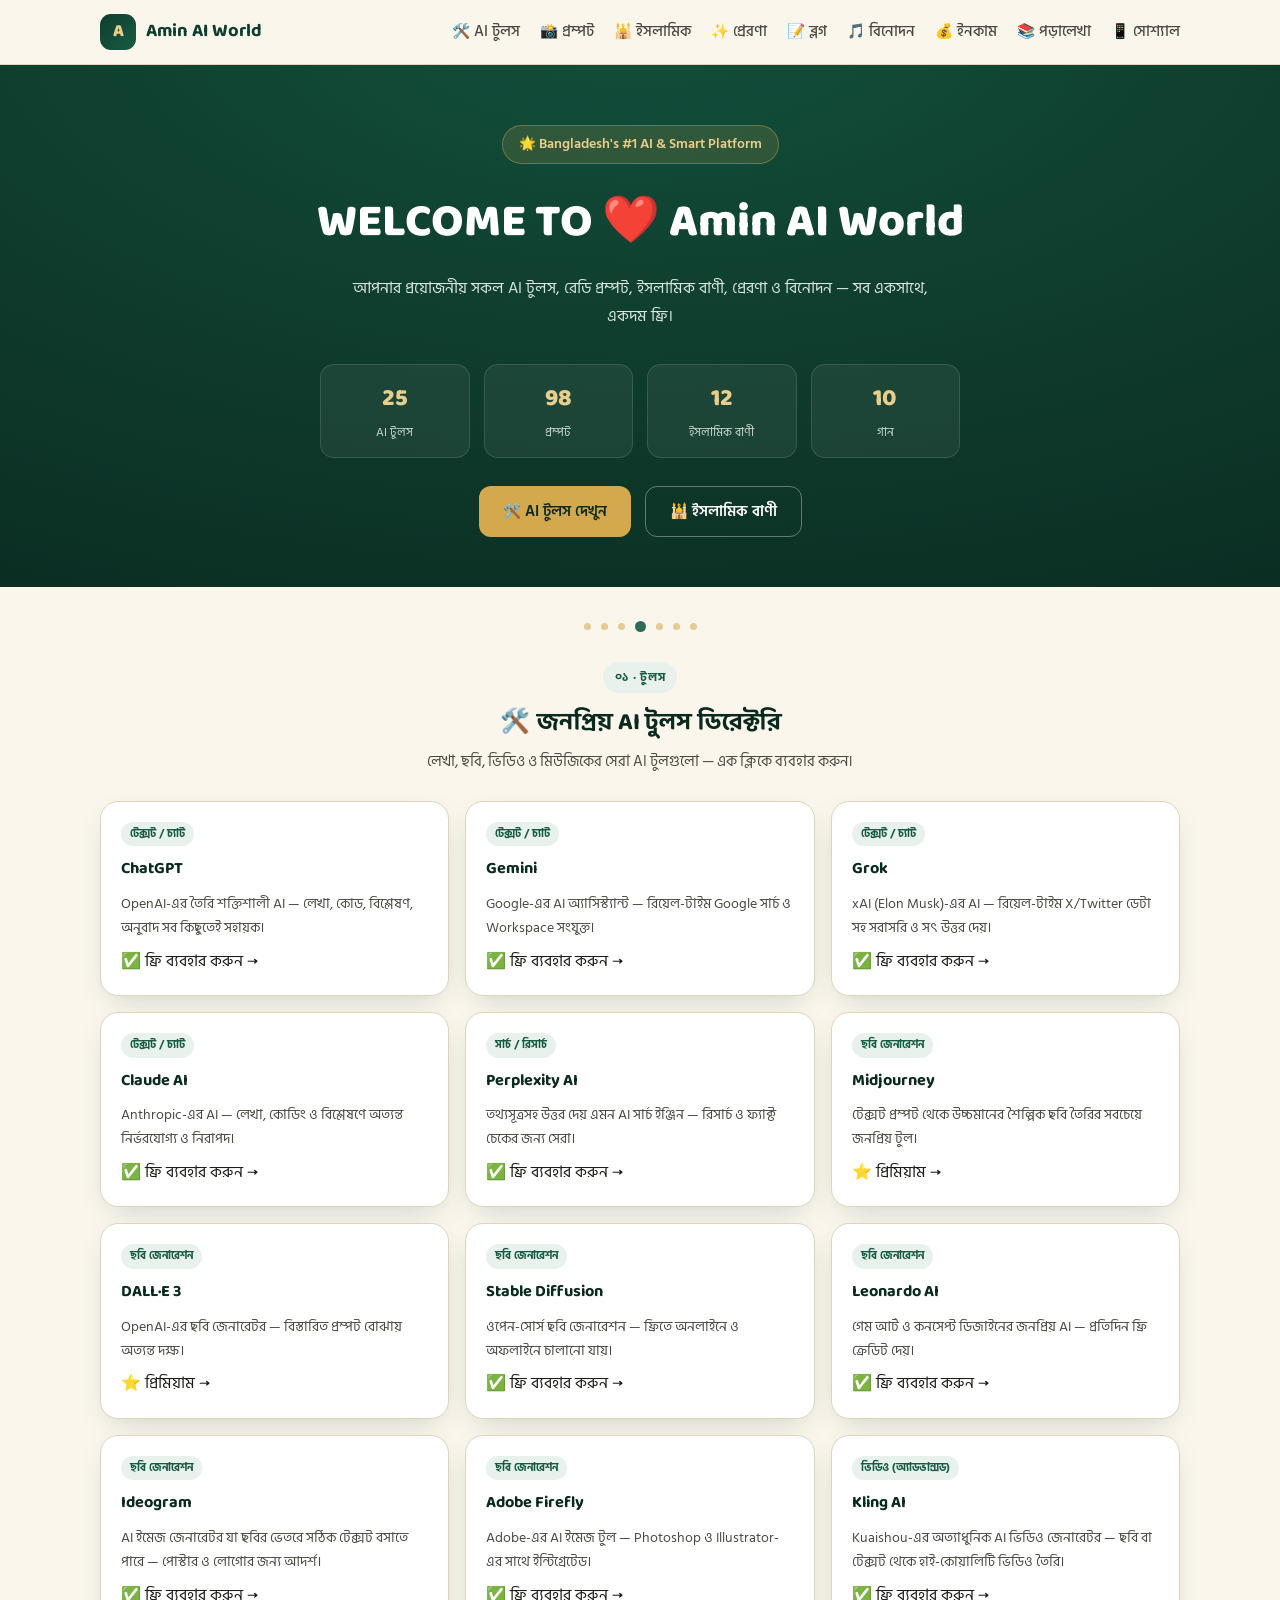
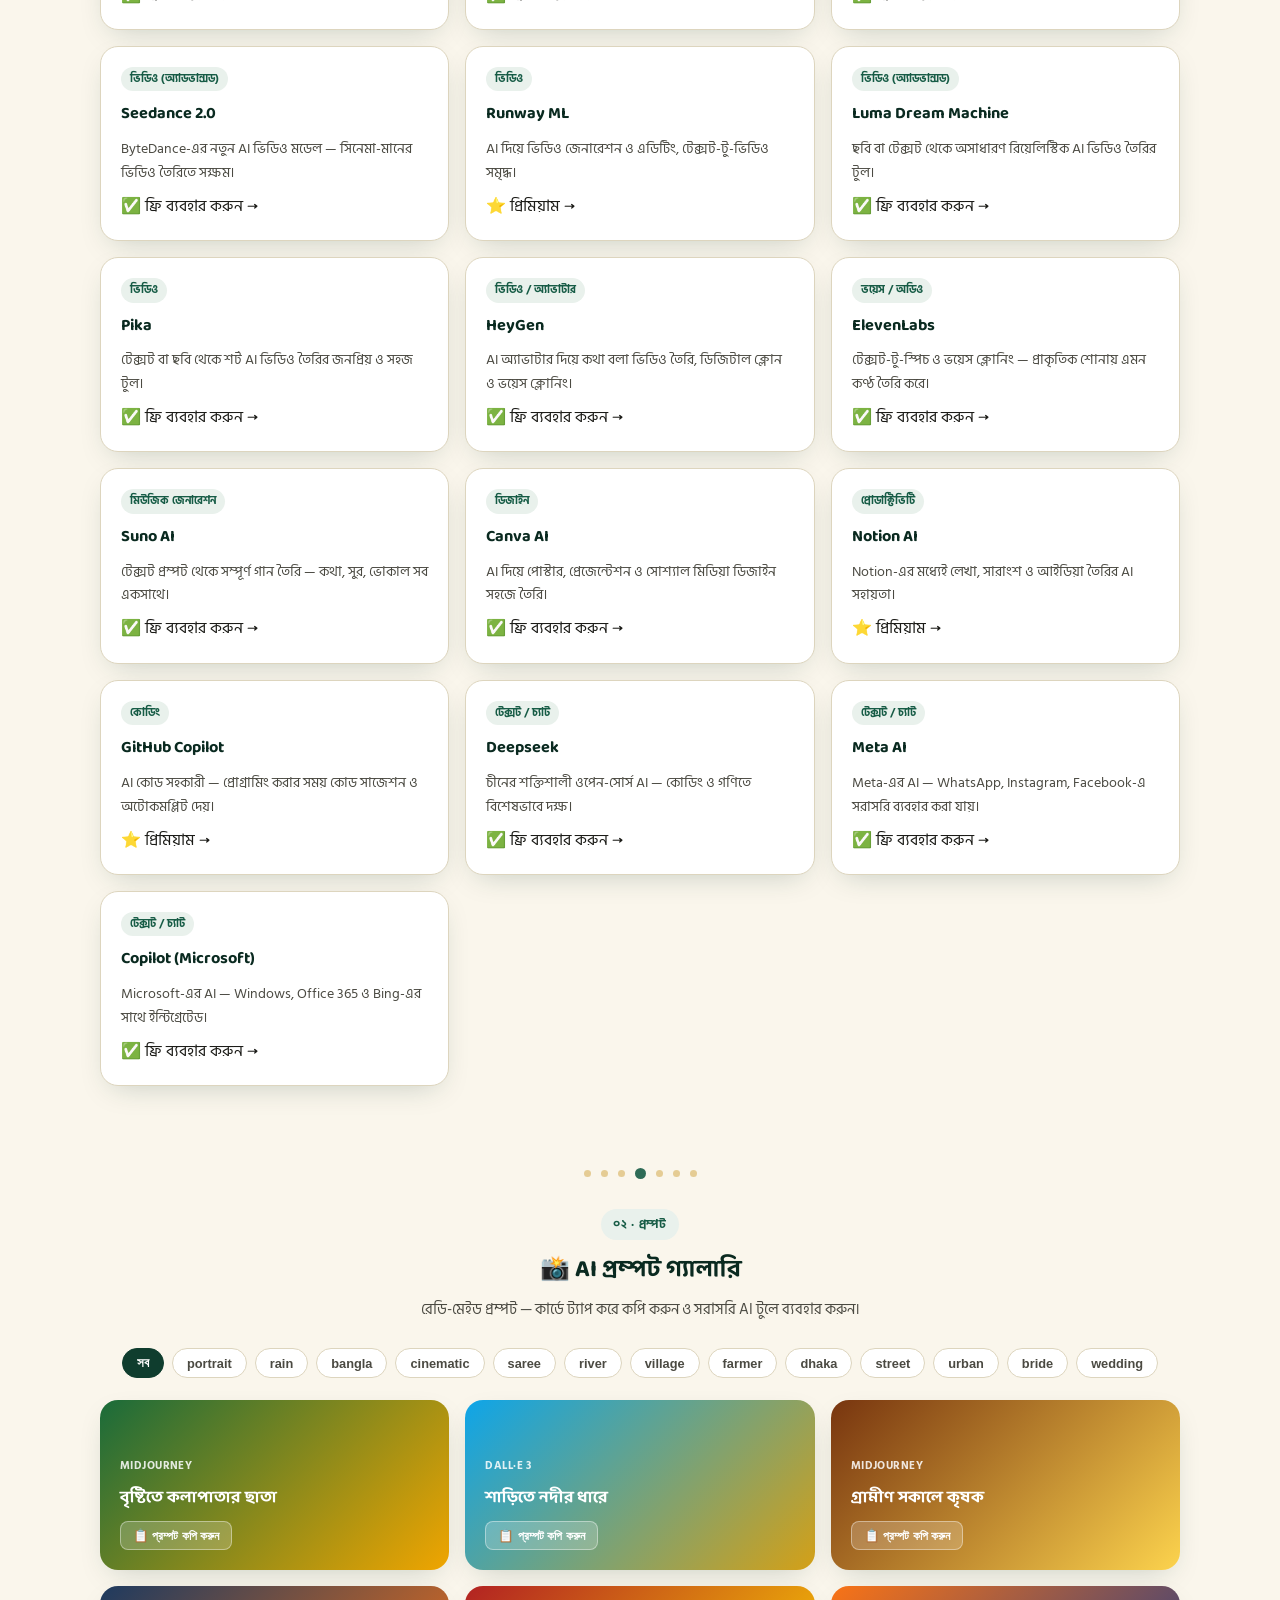
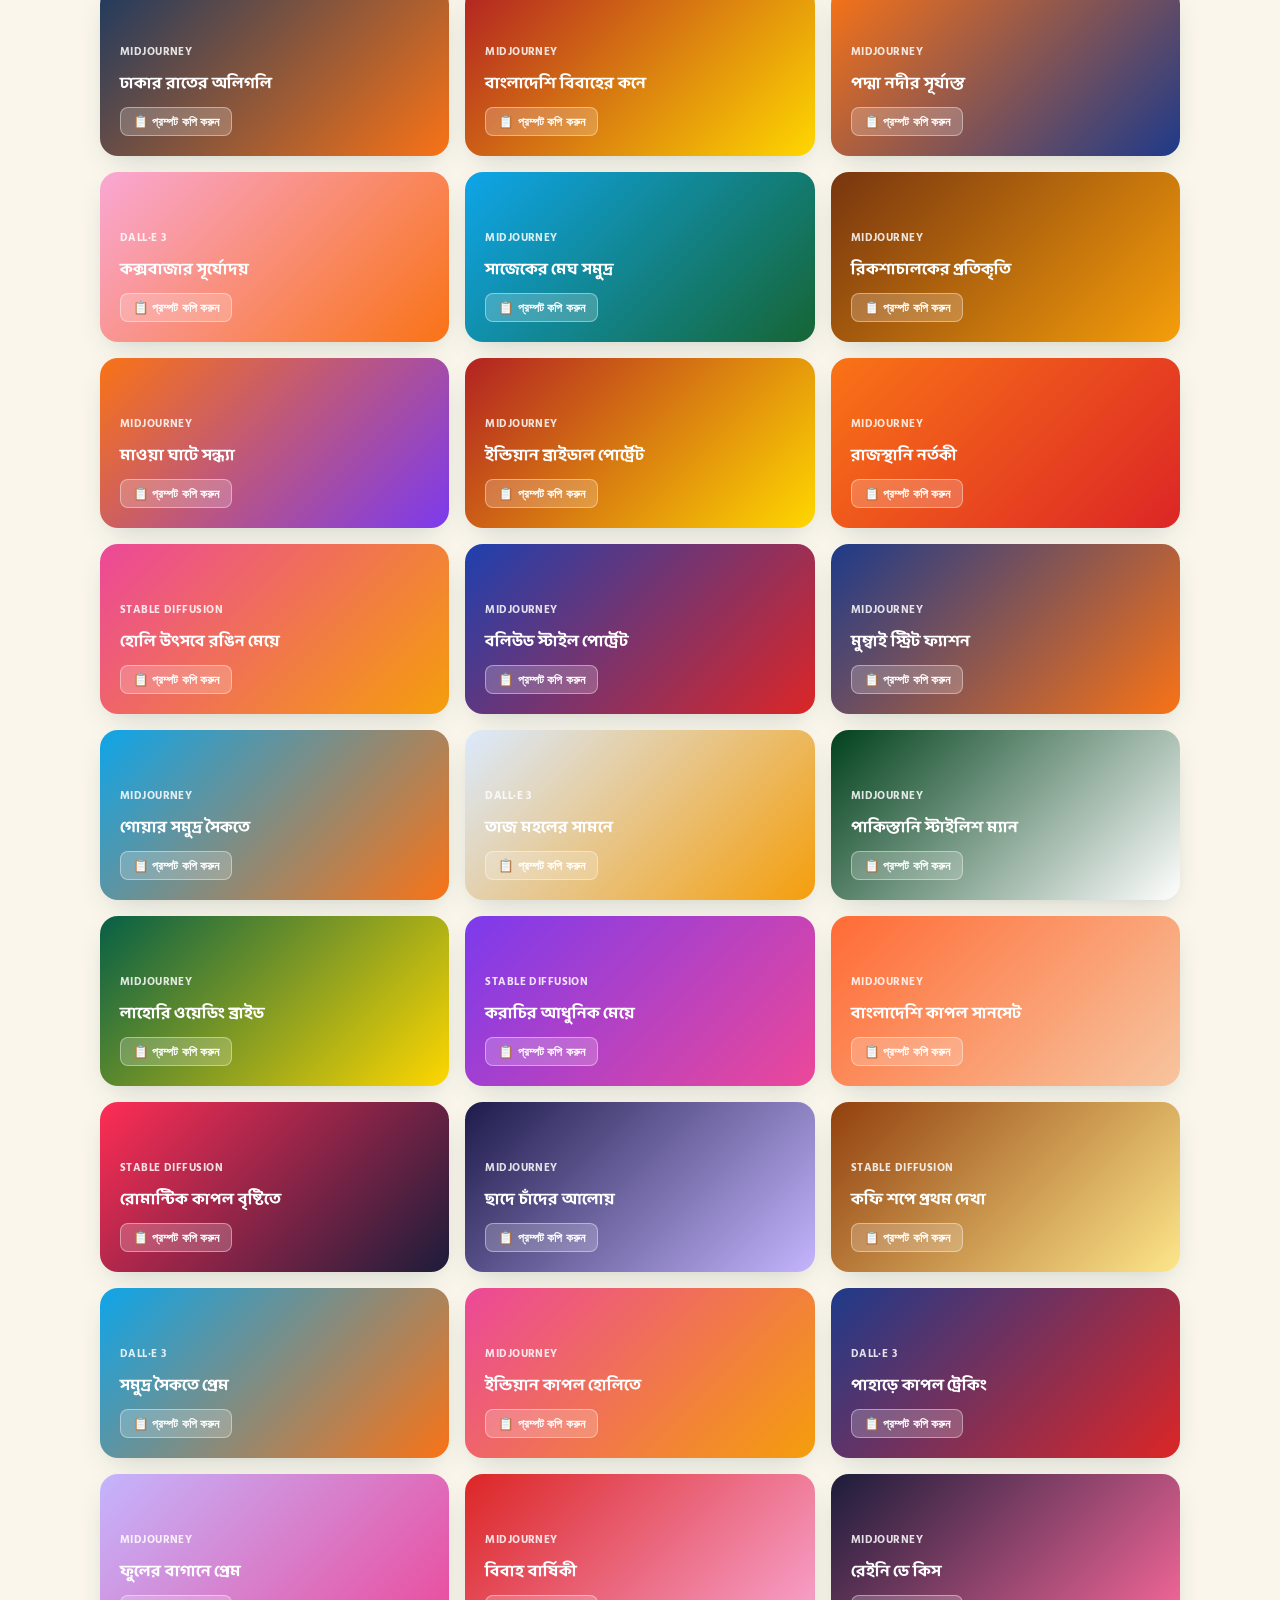
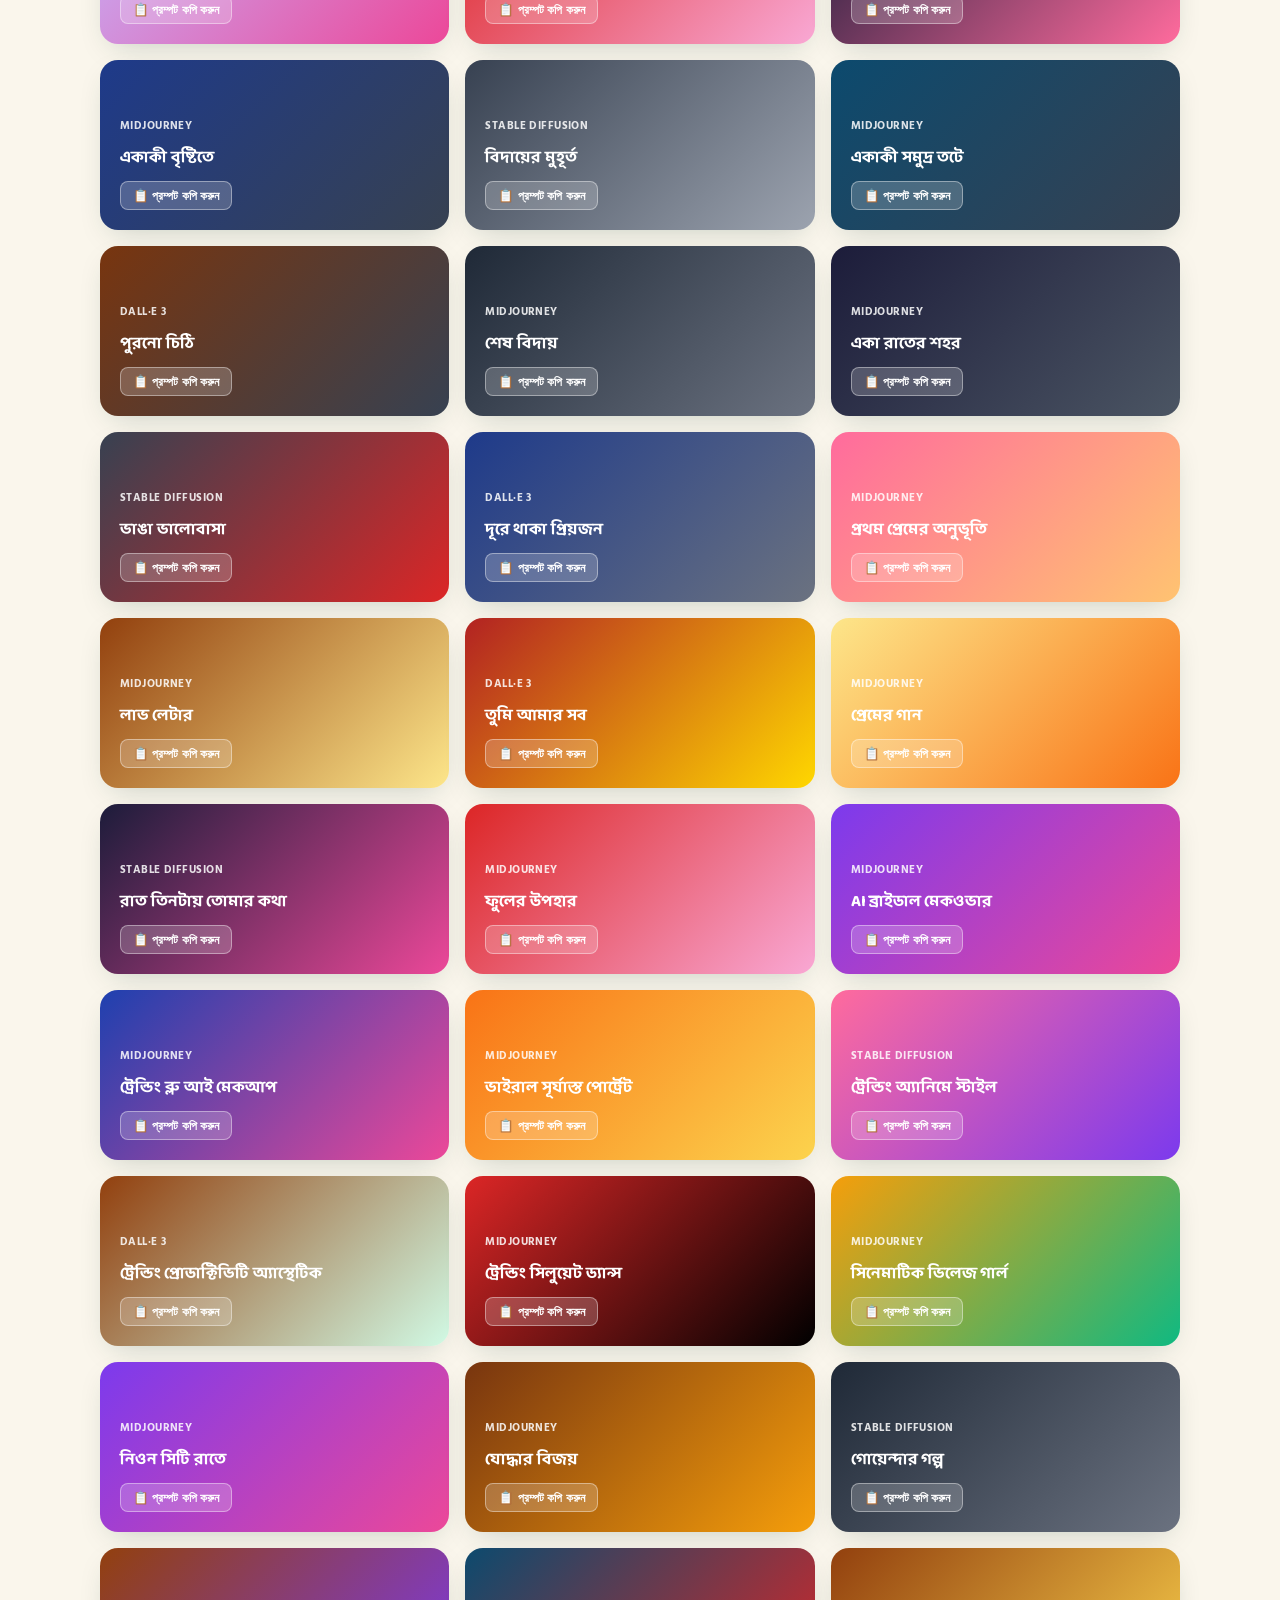
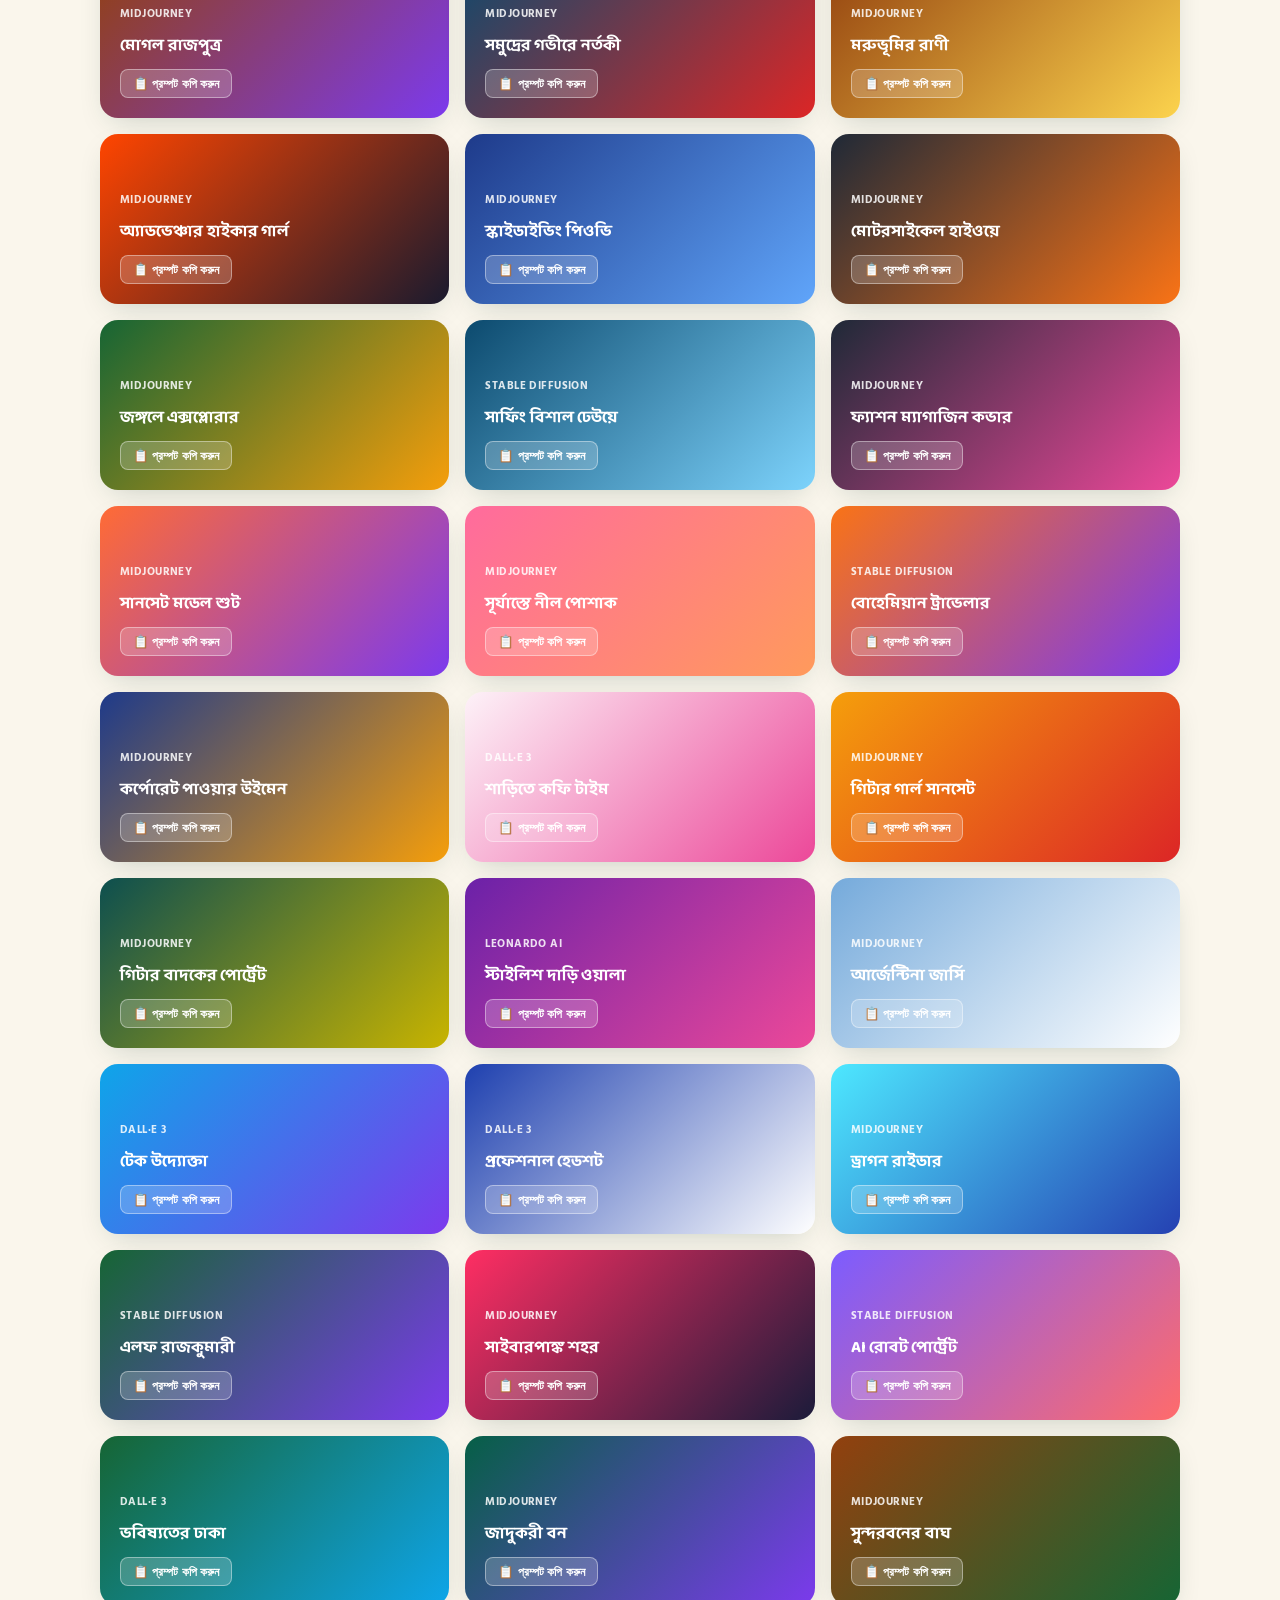
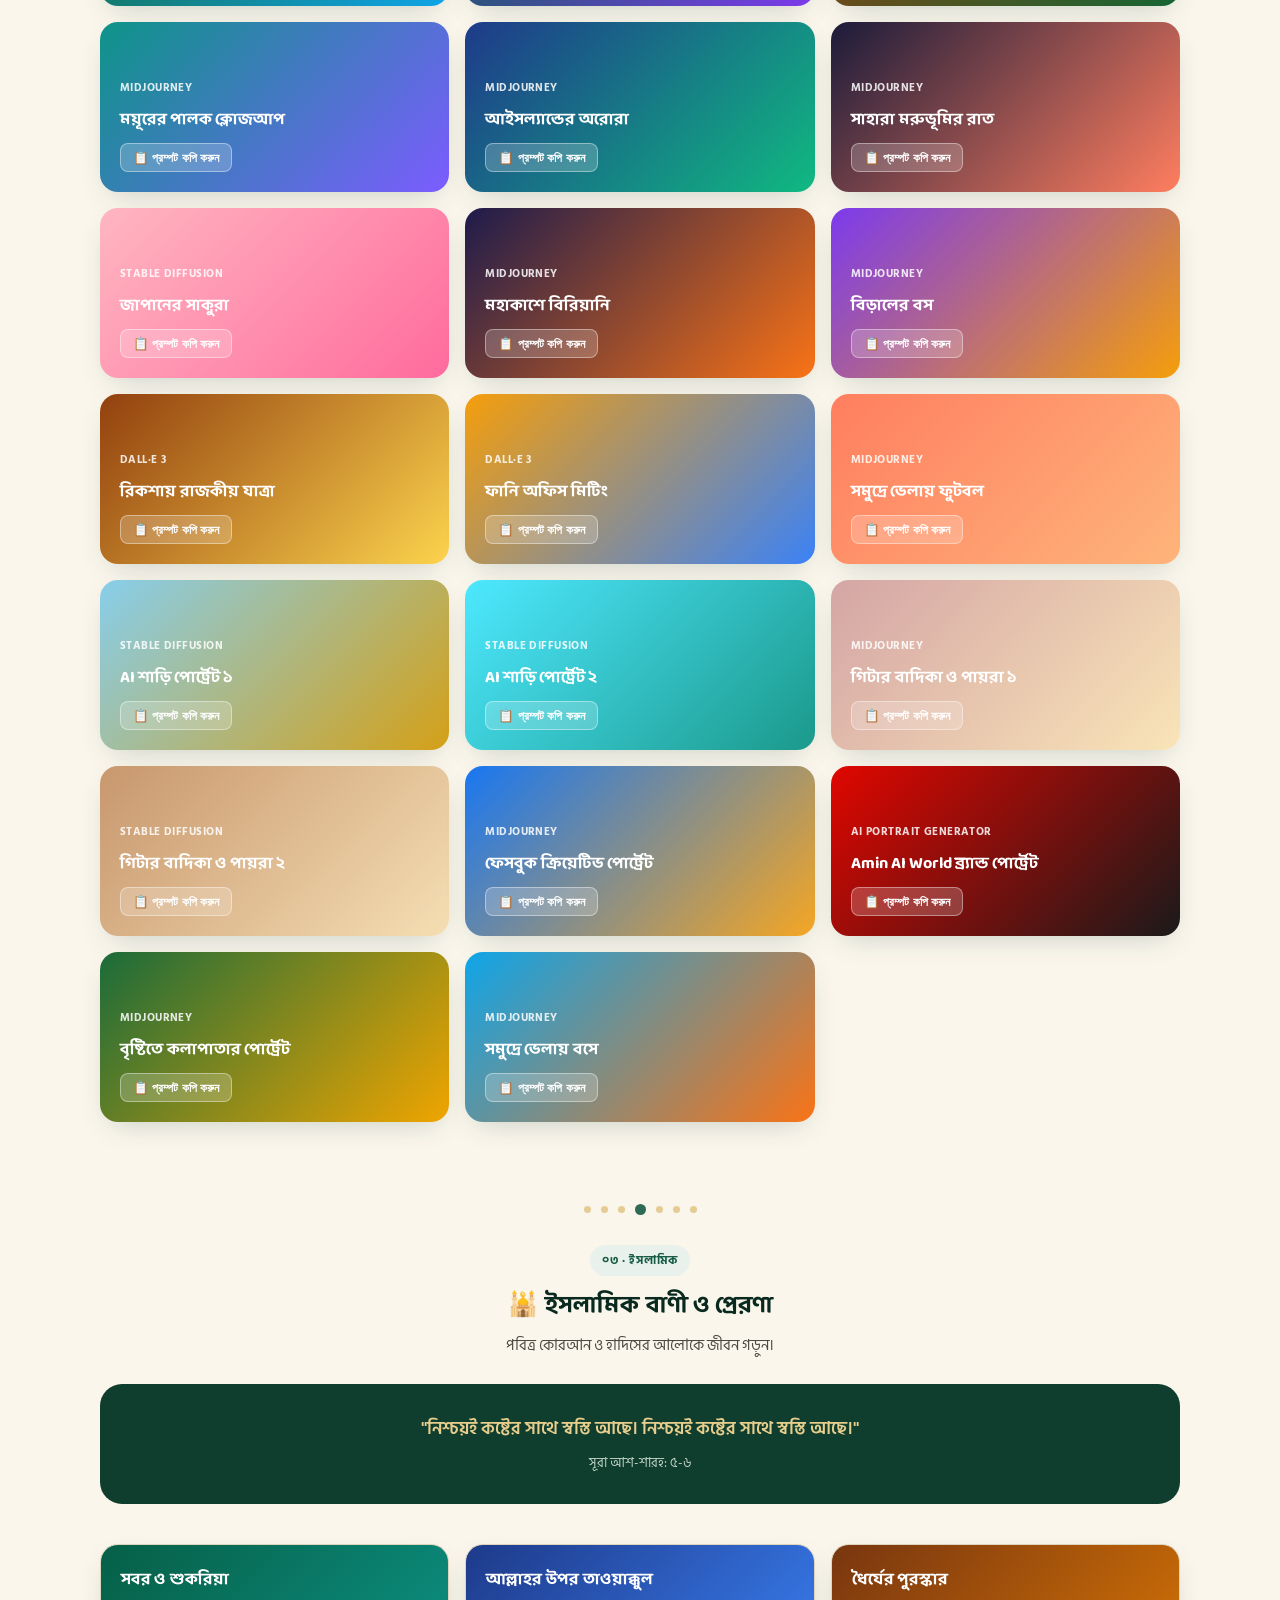
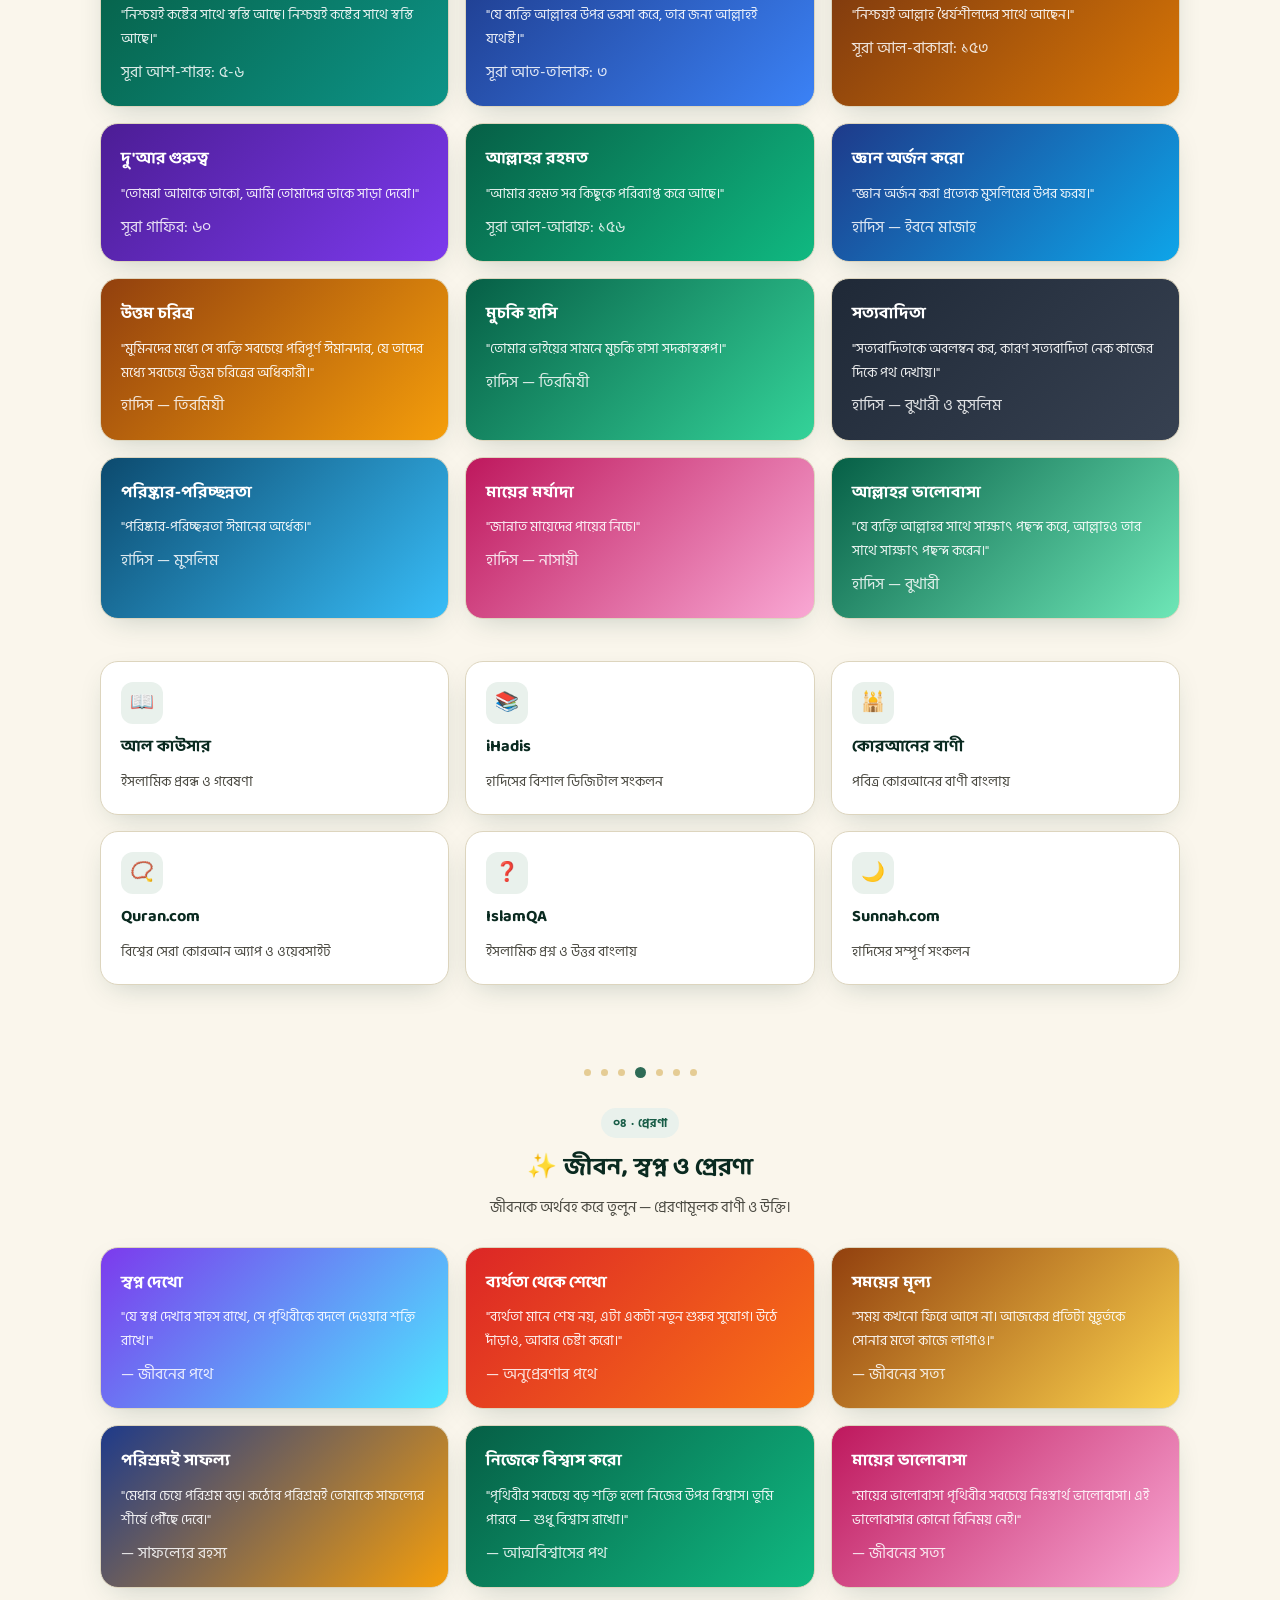
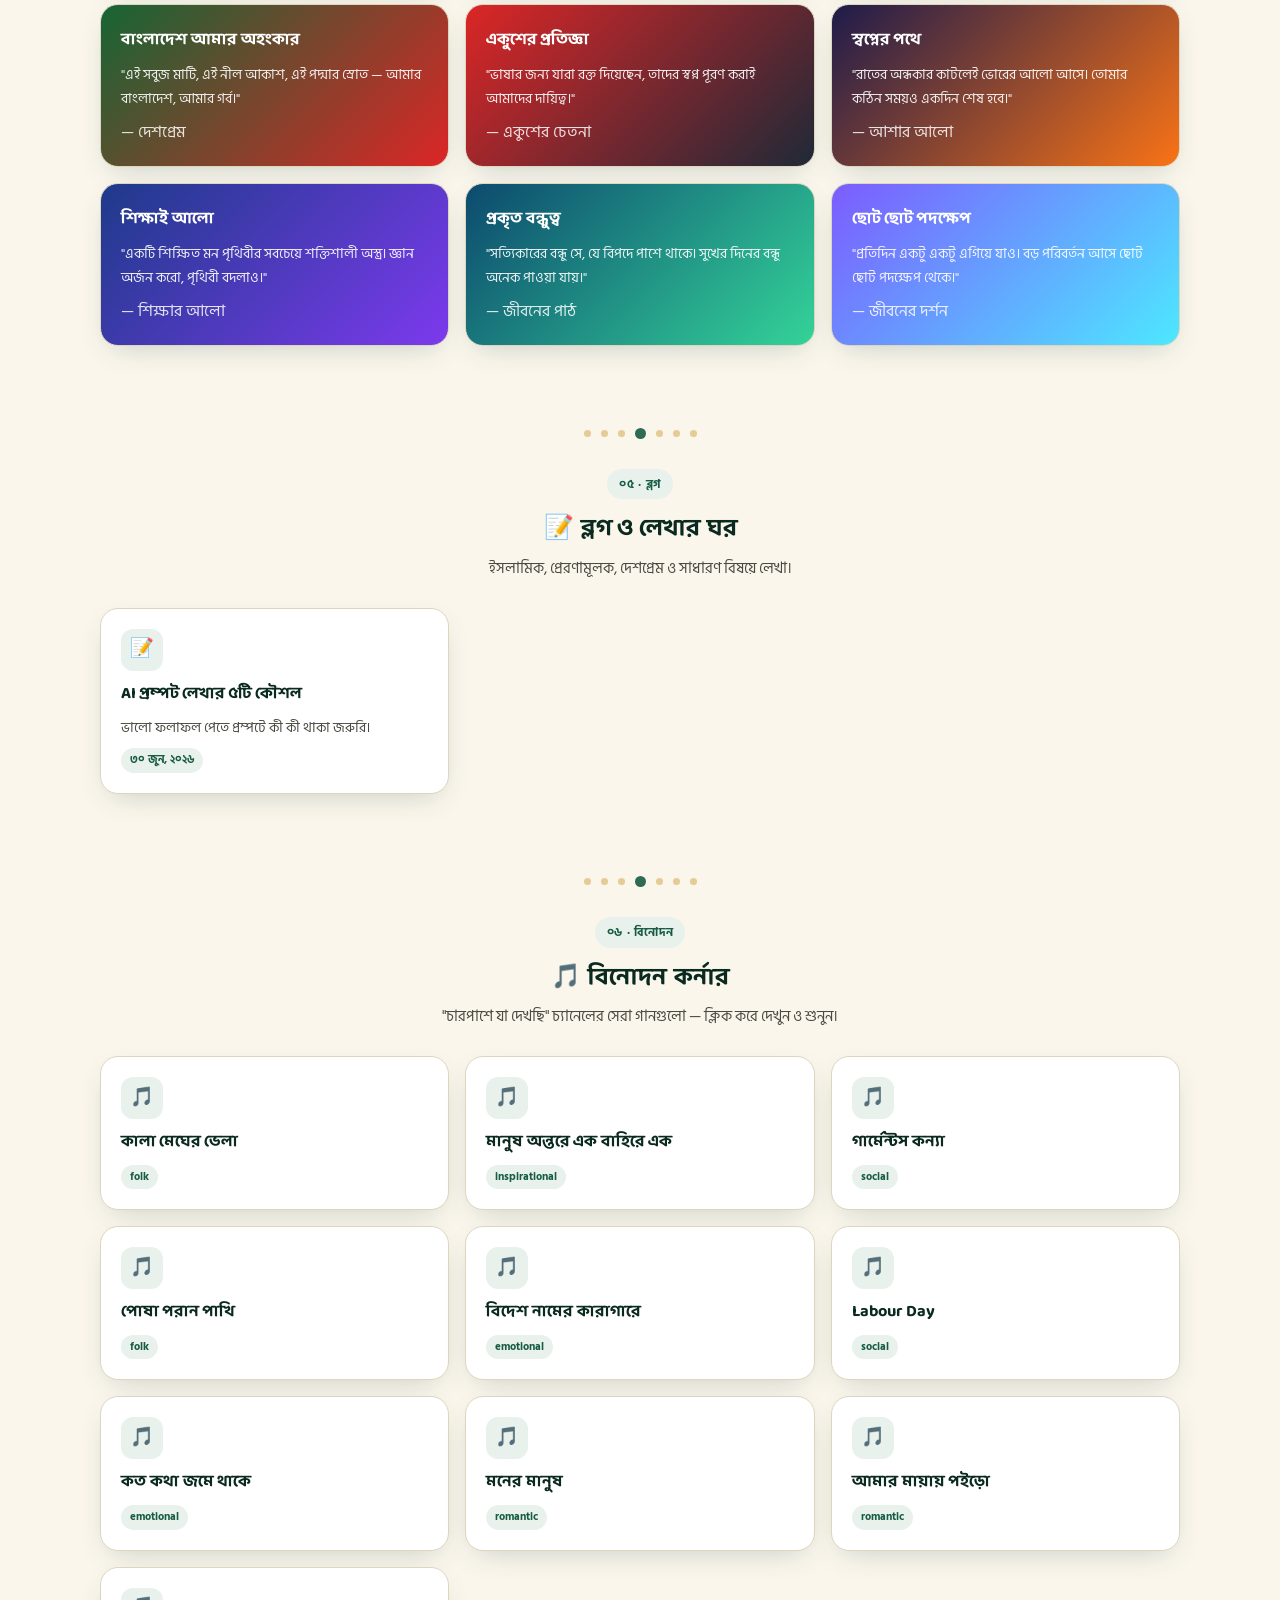
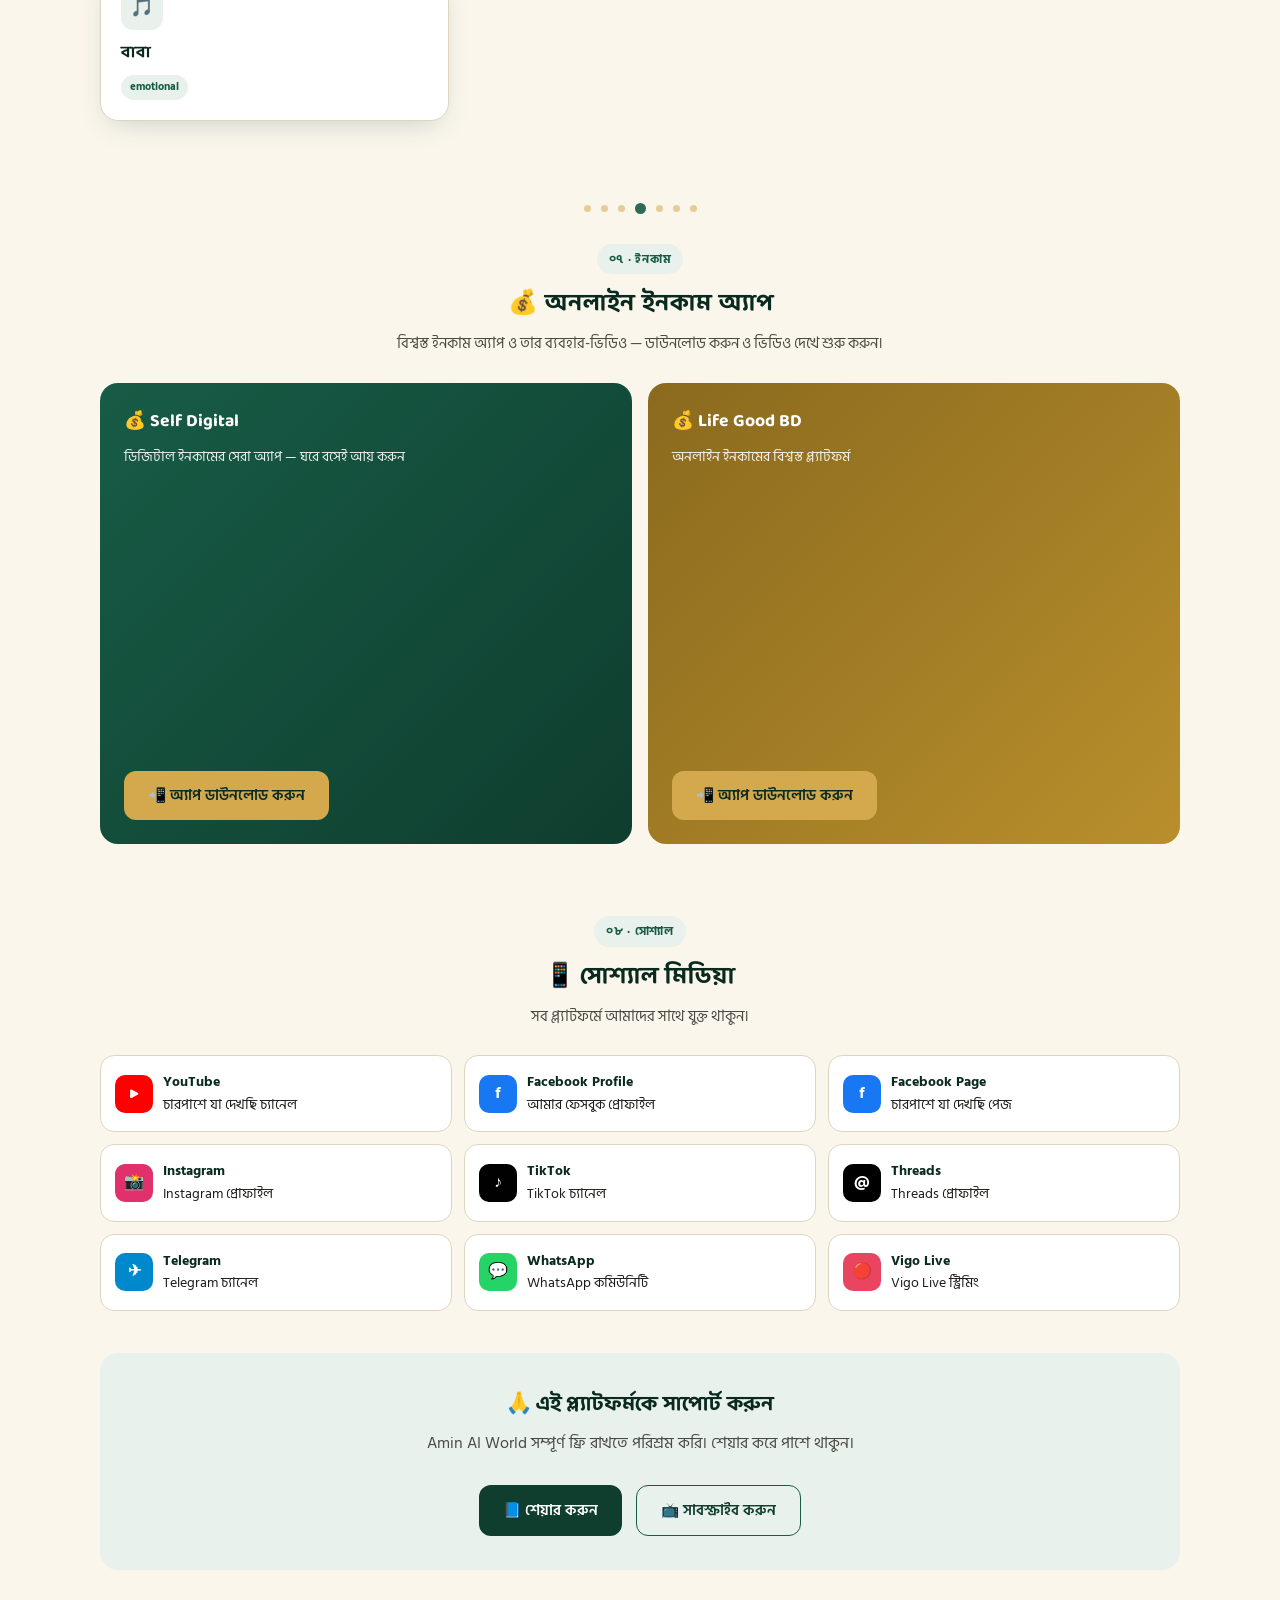
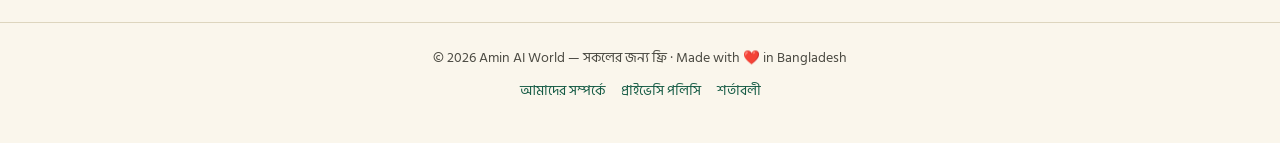
==== commit 49a6e4e0: "Add files via upload" ====
--- a/index.html
+++ b/index.html
@@ -12,229 +12,123 @@
 <link rel="preconnect" href="https://fonts.googleapis.com">
 <link rel="preconnect" href="https://fonts.gstatic.com" crossorigin>
 <link href="https://fonts.googleapis.com/css2?family=Baloo+Da+2:wght@500;600;700;800&family=Hind+Siliguri:wght@400;500;600;700&display=swap" rel="stylesheet">
+<link rel="manifest" href="manifest.json">
 <style>
   :root{
-    --green-950:#0A2A20;
-    --green-900:#0F3D2E;
-    --green-700:#175C46;
-    --gold-500:#D4A94D;
-    --gold-300:#E8CE8C;
-    --cream-100:#FAF6EC;
-    --cream-200:#F1EBDB;
-    --ink-900:#1C1C18;
-    --ink-600:#4B4A42;
-    --mint-100:#E9F1EC;
-    --line:#DDD5BE;
-    --radius:18px;
-    --shadow:0 10px 30px -12px rgba(15,61,46,0.25);
+    --green-950:#0A2A20; --green-900:#0F3D2E; --green-700:#175C46;
+    --gold-500:#D4A94D; --gold-300:#E8CE8C;
+    --cream-100:#FAF6EC; --cream-200:#F1EBDB;
+    --ink-900:#1C1C18; --ink-600:#4B4A42;
+    --mint-100:#E9F1EC; --line:#DDD5BE;
+    --radius:18px; --shadow:0 10px 30px -12px rgba(15,61,46,0.25);
   }
   *{box-sizing:border-box;}
   html{scroll-behavior:smooth;}
-  body{
-    margin:0;
-    background:var(--cream-100);
-    color:var(--ink-900);
-    font-family:'Hind Siliguri','Baloo Da 2',sans-serif;
-    line-height:1.7;
-  }
+  body{margin:0;background:var(--cream-100);color:var(--ink-900);font-family:'Hind Siliguri','Baloo Da 2',sans-serif;line-height:1.7;}
   h1,h2,h3,.brand,.stat-num{font-family:'Baloo Da 2','Hind Siliguri',sans-serif;}
   a{color:inherit;text-decoration:none;}
   img{max-width:100%;display:block;}
   .container{max-width:1120px;margin:0 auto;padding:0 20px;}
-
-  /* Bead divider — signature element, echoes a tasbih (prayer bead) strand,
-     used as the connective thread running through every section boundary */
-  .beads{
-    display:flex;align-items:center;justify-content:center;gap:10px;
-    padding:34px 0 6px;
-  }
-  .beads span{
-    width:7px;height:7px;border-radius:50%;
-    background:var(--gold-500);opacity:.55;
-  }
+  .beads{display:flex;align-items:center;justify-content:center;gap:10px;padding:34px 0 6px;}
+  .beads span{width:7px;height:7px;border-radius:50%;background:var(--gold-500);opacity:.55;}
   .beads span:nth-child(4n){width:11px;height:11px;opacity:.9;background:var(--green-700);}
 
-  /* Header */
-  header{
-    position:sticky;top:0;z-index:50;
-    background:rgba(250,246,236,0.92);
-    backdrop-filter:blur(8px);
-    border-bottom:1px solid var(--line);
-  }
+  header{position:sticky;top:0;z-index:50;background:rgba(250,246,236,0.92);backdrop-filter:blur(8px);border-bottom:1px solid var(--line);}
   .nav-wrap{display:flex;align-items:center;justify-content:space-between;padding:14px 20px;max-width:1120px;margin:0 auto;}
   .brand{display:flex;align-items:center;gap:10px;font-weight:700;font-size:1.15rem;color:var(--green-900);}
-  .brand .mark{
-    width:36px;height:36px;border-radius:11px;
-    background:linear-gradient(135deg,var(--green-900),var(--green-700));
-    color:var(--gold-300);display:flex;align-items:center;justify-content:center;
-    font-weight:800;font-size:1.1rem;
-  }
-  nav.links{display:flex;gap:22px;flex-wrap:wrap;}
-  nav.links a{font-size:.95rem;color:var(--ink-600);font-weight:500;white-space:nowrap;}
+  .brand .mark{width:36px;height:36px;border-radius:11px;background:linear-gradient(135deg,var(--green-900),var(--green-700));color:var(--gold-300);display:flex;align-items:center;justify-content:center;font-weight:800;font-size:1.1rem;}
+  nav.links{display:flex;gap:20px;flex-wrap:wrap;}
+  nav.links a{font-size:.92rem;color:var(--ink-600);font-weight:500;white-space:nowrap;}
   nav.links a:hover{color:var(--green-900);}
   .menu-btn{display:none;background:none;border:none;font-size:1.4rem;cursor:pointer;color:var(--green-900);}
-
-  @media (max-width:860px){
-    nav.links{
-      display:none;position:absolute;top:100%;left:0;right:0;
-      background:var(--cream-100);flex-direction:column;gap:0;
-      border-bottom:1px solid var(--line);
-    }
+  @media (max-width:900px){
+    nav.links{display:none;position:absolute;top:100%;left:0;right:0;background:var(--cream-100);flex-direction:column;gap:0;border-bottom:1px solid var(--line);max-height:70vh;overflow-y:auto;}
     nav.links.open{display:flex;}
     nav.links a{padding:14px 20px;border-top:1px solid var(--line);}
     .menu-btn{display:block;}
   }
 
-  /* Hero */
-  .hero{
-    position:relative;overflow:hidden;
-    background:radial-gradient(120% 140% at 50% -10%, #12503C 0%, var(--green-900) 45%, var(--green-950) 100%);
-    color:var(--cream-100);
-    text-align:center;
-    padding:70px 20px 60px;
-  }
-  .eyebrow{
-    display:inline-flex;align-items:center;gap:8px;
-    background:rgba(212,169,77,0.16);
-    border:1px solid rgba(212,169,77,0.4);
-    color:var(--gold-300);
-    padding:7px 16px;border-radius:999px;font-size:.85rem;font-weight:600;
-  }
-  .hero h1{
-    font-size:clamp(2rem,5vw,3rem);
-    margin:22px 0 14px;font-weight:800;
-    color:#fff;
-  }
+  .hero{position:relative;overflow:hidden;background:radial-gradient(120% 140% at 50% -10%, #12503C 0%, var(--green-900) 45%, var(--green-950) 100%);color:var(--cream-100);text-align:center;padding:60px 20px 50px;}
+  .eyebrow{display:inline-flex;align-items:center;gap:8px;background:rgba(212,169,77,0.16);border:1px solid rgba(212,169,77,0.4);color:var(--gold-300);padding:7px 16px;border-radius:999px;font-size:.85rem;font-weight:600;}
+  .hero h1{font-size:clamp(1.9rem,5vw,2.9rem);margin:20px 0 12px;font-weight:800;color:#fff;}
   .hero h1 .heart{color:var(--gold-500);}
-  .hero p.lead{
-    max-width:600px;margin:0 auto;color:#D9E6DE;font-size:1.05rem;
-  }
-  .stats{
-    display:grid;grid-template-columns:repeat(4,1fr);gap:14px;
-    max-width:640px;margin:38px auto 0;
-  }
-  .stat{
-    background:rgba(255,255,255,0.06);
-    border:1px solid rgba(255,255,255,0.12);
-    border-radius:14px;padding:16px 8px;
-  }
-  .stat-num{font-size:1.6rem;font-weight:800;color:var(--gold-300);}
-  .stat-label{font-size:.78rem;color:#C9D8CE;margin-top:2px;}
-  .hero-ctas{display:flex;gap:14px;justify-content:center;margin-top:32px;flex-wrap:wrap;}
-  .btn{
-    padding:13px 26px;border-radius:12px;font-weight:600;font-size:.95rem;
-    display:inline-flex;align-items:center;gap:8px;cursor:pointer;border:none;
-    transition:transform .15s ease, box-shadow .15s ease;
-  }
+  .hero p.lead{max-width:600px;margin:0 auto;color:#D9E6DE;font-size:1.02rem;}
+  .stats{display:grid;grid-template-columns:repeat(4,1fr);gap:14px;max-width:640px;margin:34px auto 0;}
+  .stat{background:rgba(255,255,255,0.06);border:1px solid rgba(255,255,255,0.12);border-radius:14px;padding:14px 8px;}
+  .stat-num{font-size:1.5rem;font-weight:800;color:var(--gold-300);}
+  .stat-label{font-size:.76rem;color:#C9D8CE;margin-top:2px;}
+  .hero-ctas{display:flex;gap:14px;justify-content:center;margin-top:28px;flex-wrap:wrap;}
+  .btn{padding:12px 24px;border-radius:12px;font-weight:600;font-size:.92rem;display:inline-flex;align-items:center;gap:8px;cursor:pointer;border:none;transition:transform .15s ease, box-shadow .15s ease;}
   .btn:hover{transform:translateY(-2px);}
   .btn-gold{background:var(--gold-500);color:var(--green-950);}
-  .btn-gold:hover{box-shadow:0 10px 22px -8px rgba(212,169,77,0.6);}
   .btn-outline{background:transparent;border:1px solid rgba(255,255,255,0.35);color:#fff;}
-
-  @media (max-width:520px){
-    .stats{grid-template-columns:repeat(2,1fr);}
-  }
-
-  /* Section shell */
-  section.block{padding:26px 0 10px;}
-  .section-head{max-width:640px;margin:0 auto 30px;text-align:center;}
-  .tag{
-    display:inline-block;font-size:.78rem;font-weight:700;letter-spacing:.06em;
-    color:var(--green-700);background:var(--mint-100);
-    padding:5px 12px;border-radius:999px;margin-bottom:12px;
-  }
-  .section-head h2{font-size:1.6rem;margin:0 0 8px;color:var(--green-950);}
-  .section-head p{color:var(--ink-600);margin:0;font-size:.98rem;}
-
-  .grid{display:grid;gap:18px;grid-template-columns:repeat(3,1fr);padding:0 0 46px;}
+  @media (max-width:520px){.stats{grid-template-columns:repeat(2,1fr);}}
+
+  section.block{padding:24px 0 6px;}
+  .section-head{max-width:640px;margin:0 auto 26px;text-align:center;}
+  .tag{display:inline-block;font-size:.76rem;font-weight:700;letter-spacing:.06em;color:var(--green-700);background:var(--mint-100);padding:5px 12px;border-radius:999px;margin-bottom:10px;}
+  .section-head h2{font-size:1.5rem;margin:0 0 6px;color:var(--green-950);}
+  .section-head p{color:var(--ink-600);margin:0;font-size:.94rem;}
+
+  .filters{display:flex;gap:8px;flex-wrap:wrap;justify-content:center;margin-bottom:22px;}
+  .filters button{border:1px solid var(--line);background:#fff;color:var(--ink-600);padding:6px 14px;border-radius:999px;font-size:.8rem;font-weight:600;cursor:pointer;}
+  .filters button.active{background:var(--green-900);color:#fff;border-color:var(--green-900);}
+
+  .grid{display:grid;gap:16px;grid-template-columns:repeat(3,1fr);padding:0 0 42px;}
   @media (max-width:900px){.grid{grid-template-columns:repeat(2,1fr);}}
   @media (max-width:600px){.grid{grid-template-columns:1fr;}}
 
-  .card{
-    background:#fff;border:1px solid var(--line);border-radius:var(--radius);
-    padding:22px;box-shadow:var(--shadow);
-  }
-  .card .icon{
-    width:44px;height:44px;border-radius:12px;background:var(--mint-100);
-    display:flex;align-items:center;justify-content:center;font-size:1.3rem;margin-bottom:14px;
-  }
-  .card h3{margin:0 0 6px;font-size:1.05rem;color:var(--green-950);}
-  .card p{margin:0;color:var(--ink-600);font-size:.92rem;}
-
-  .empty{
-    grid-column:1/-1;text-align:center;padding:40px 20px;
-    border:1.5px dashed var(--line);border-radius:var(--radius);color:var(--ink-600);
-    background:var(--cream-200);
-  }
-  .empty strong{display:block;color:var(--green-900);margin-bottom:6px;font-size:1rem;}
-
-  /* Islamic quote strip */
-  .quote-strip{
-    background:var(--green-900);color:var(--cream-100);
-    border-radius:22px;padding:34px 26px;text-align:center;
-    margin:0 auto 46px;max-width:1120px;
-  }
-  .quote-strip p{font-size:1.15rem;max-width:560px;margin:0 auto;color:var(--gold-300);font-weight:600;}
-  .quote-strip span{display:block;margin-top:10px;font-size:.85rem;color:#BFD3C6;}
-
-  /* Social + income + study CTA row */
-  .cta-row{display:grid;grid-template-columns:1fr 1fr;gap:18px;padding-bottom:46px;}
+  .card{background:#fff;border:1px solid var(--line);border-radius:var(--radius);padding:20px;box-shadow:var(--shadow);display:flex;flex-direction:column;gap:8px;}
+  .card .icon{width:42px;height:42px;border-radius:12px;background:var(--mint-100);display:flex;align-items:center;justify-content:center;font-size:1.2rem;}
+  .card h3{margin:2px 0 0;font-size:1.02rem;color:var(--green-950);}
+  .card p{margin:0;color:var(--ink-600);font-size:.88rem;}
+  .card .meta{font-size:.74rem;color:var(--gold-500);font-weight:700;text-transform:uppercase;letter-spacing:.03em;}
+  .card a.linkbtn{margin-top:auto;font-size:.82rem;font-weight:700;color:var(--green-700);}
+  .card .badge{display:inline-block;font-size:.68rem;font-weight:700;padding:3px 9px;border-radius:999px;background:var(--mint-100);color:var(--green-700);width:fit-content;}
+  .prompt-card{color:#fff;border:none;position:relative;overflow:hidden;min-height:170px;justify-content:flex-end;}
+  .prompt-card .p-tool{font-size:.68rem;font-weight:700;opacity:.85;text-transform:uppercase;letter-spacing:.04em;}
+  .prompt-card h3{color:#fff;}
+  .prompt-card button.copy{align-self:flex-start;background:rgba(255,255,255,0.2);border:1px solid rgba(255,255,255,0.4);color:#fff;font-size:.78rem;padding:6px 12px;border-radius:8px;cursor:pointer;font-weight:600;}
+  .prompt-card button.copy.copied{background:#fff;color:var(--green-900);}
+
+  .quote-strip{background:var(--green-900);color:var(--cream-100);border-radius:22px;padding:30px 24px;text-align:center;margin:0 auto 40px;max-width:1120px;}
+  .quote-strip p{font-size:1.1rem;max-width:560px;margin:0 auto;color:var(--gold-300);font-weight:600;}
+  .quote-strip span{display:block;margin-top:8px;font-size:.82rem;color:#BFD3C6;}
+
+  .cta-row{display:grid;grid-template-columns:1fr 1fr;gap:16px;padding-bottom:42px;}
   @media (max-width:700px){.cta-row{grid-template-columns:1fr;}}
-  .cta-card{
-    border-radius:var(--radius);padding:26px;color:#fff;
-    display:flex;flex-direction:column;gap:10px;
-  }
+  .cta-card{border-radius:var(--radius);padding:24px;color:#fff;display:flex;flex-direction:column;gap:8px;}
   .cta-card.a{background:linear-gradient(135deg,#175C46,#0F3D2E);}
   .cta-card.b{background:linear-gradient(135deg,#8A6A1E,#B98F2C);}
-  .cta-card h3{margin:0;font-size:1.15rem;}
-  .cta-card p{margin:0;opacity:.9;font-size:.92rem;}
+  .cta-card h3{margin:0;font-size:1.1rem;}
+  .cta-card p{margin:0;opacity:.9;font-size:.9rem;}
   .cta-card .btn{align-self:flex-start;margin-top:6px;}
-
-  /* Support / footer */
-  .support{
-    text-align:center;background:var(--mint-100);border-radius:var(--radius);
-    padding:38px 20px;margin:0 auto 50px;max-width:1120px;
-  }
-  .support h2{margin:0 0 8px;color:var(--green-950);font-size:1.4rem;}
-  .support p{color:var(--ink-600);margin:0 0 20px;}
-  .support .hero-ctas{margin-top:0;}
+  .income-video{width:100%;aspect-ratio:16/9;border-radius:12px;border:none;margin-top:8px;}
+
+  .social-grid{display:grid;gap:12px;grid-template-columns:repeat(3,1fr);padding-bottom:42px;}
+  @media (max-width:700px){.social-grid{grid-template-columns:repeat(2,1fr);}}
+  .social-card{display:flex;align-items:center;gap:10px;background:#fff;border:1px solid var(--line);border-radius:14px;padding:14px;}
+  .social-card .s-icon{width:38px;height:38px;border-radius:10px;display:flex;align-items:center;justify-content:center;color:#fff;font-weight:700;flex-shrink:0;}
+  .social-card .s-text{font-size:.85rem;}
+  .social-card .s-text b{display:block;font-size:.88rem;color:var(--green-950);}
+
+  .support{text-align:center;background:var(--mint-100);border-radius:var(--radius);padding:34px 20px;margin:0 auto 46px;max-width:1120px;}
+  .support h2{margin:0 0 8px;color:var(--green-950);font-size:1.3rem;}
+  .support p{color:var(--ink-600);margin:0 0 18px;}
   .support .btn-gold{background:var(--green-900);color:#fff;}
   .support .btn-outline{border-color:var(--green-700);color:var(--green-900);}
 
-  footer{border-top:1px solid var(--line);padding:26px 20px 40px;text-align:center;color:var(--ink-600);font-size:.85rem;}
+  footer{border-top:1px solid var(--line);padding:24px 20px 40px;text-align:center;color:var(--ink-600);font-size:.85rem;}
   footer .flinks{margin-top:10px;display:flex;gap:16px;justify-content:center;flex-wrap:wrap;}
   footer .flinks a{color:var(--green-700);}
 
-  /* Install banner */
-  #installBanner{
-    position:fixed;left:16px;right:16px;bottom:16px;z-index:80;
-    background:#fff;border:1px solid var(--line);border-radius:16px;
-    box-shadow:0 16px 40px -14px rgba(0,0,0,0.3);
-    padding:16px 18px;display:none;align-items:center;gap:14px;max-width:460px;margin:0 auto;
-  }
+  #installBanner{position:fixed;left:16px;right:16px;bottom:16px;z-index:80;background:#fff;border:1px solid var(--line);border-radius:16px;box-shadow:0 16px 40px -14px rgba(0,0,0,0.3);padding:16px 18px;display:none;align-items:center;gap:14px;max-width:460px;margin:0 auto;}
   #installBanner.show{display:flex;}
-  #installBanner .ib-icon{
-    width:40px;height:40px;border-radius:11px;background:var(--green-900);color:var(--gold-300);
-    display:flex;align-items:center;justify-content:center;font-size:1.1rem;flex-shrink:0;
-  }
+  #installBanner .ib-icon{width:40px;height:40px;border-radius:11px;background:var(--green-900);color:var(--gold-300);display:flex;align-items:center;justify-content:center;font-size:1.1rem;flex-shrink:0;}
   #installBanner .ib-text{flex:1;font-size:.85rem;color:var(--ink-900);}
   #installBanner .ib-text b{display:block;font-size:.9rem;margin-bottom:2px;}
   #installBanner button.close{background:none;border:none;font-size:1.1rem;cursor:pointer;color:var(--ink-600);}
   #installBanner button.go{background:var(--gold-500);border:none;border-radius:9px;padding:8px 14px;font-weight:700;font-size:.82rem;cursor:pointer;flex-shrink:0;}
-
-  /* iOS instructions modal */
-  #iosModal{
-    position:fixed;inset:0;background:rgba(10,30,22,0.55);z-index:90;
-    display:none;align-items:flex-end;justify-content:center;
-  }
-  #iosModal.show{display:flex;}
-  #iosModal .sheet{
-    background:#fff;border-radius:20px 20px 0 0;padding:26px 22px 34px;width:100%;max-width:480px;
-  }
-  #iosModal h3{margin:0 0 14px;color:var(--green-950);}
-  #iosModal ol{margin:0;padding-right:0;padding-left:20px;color:var(--ink-600);font-size:.92rem;}
-  #iosModal li{margin-bottom:8px;}
-  #iosModal .close-sheet{display:block;margin:18px auto 0;background:var(--mint-100);border:none;padding:10px 22px;border-radius:10px;font-weight:600;cursor:pointer;color:var(--green-900);}
 </style>
 </head>
 <body>
@@ -263,14 +157,12 @@
     <span class="eyebrow">🌟 Bangladesh's #1 AI &amp; Smart Platform</span>
     <h1>WELCOME TO <span class="heart">❤️</span> Amin AI World</h1>
     <p class="lead">আপনার প্রয়োজনীয় সকল AI টুলস, রেডি প্রম্পট, ইসলামিক বাণী, প্রেরণা ও বিনোদন — সব একসাথে, একদম ফ্রি।</p>
-
     <div class="stats">
-      <div class="stat"><div class="stat-num" data-count="0">0</div><div class="stat-label">AI টুলস</div></div>
-      <div class="stat"><div class="stat-num" data-count="0">0</div><div class="stat-label">প্রম্পট</div></div>
-      <div class="stat"><div class="stat-num" data-count="0">0</div><div class="stat-label">ইসলামিক বাণী</div></div>
-      <div class="stat"><div class="stat-num" data-count="0">0</div><div class="stat-label">গান</div></div>
-    </div>
-
+      <div class="stat"><div class="stat-num" id="cnt-tools">0</div><div class="stat-label">AI টুলস</div></div>
+      <div class="stat"><div class="stat-num" id="cnt-prompts">0</div><div class="stat-label">প্রম্পট</div></div>
+      <div class="stat"><div class="stat-num" id="cnt-islamic">0</div><div class="stat-label">ইসলামিক বাণী</div></div>
+      <div class="stat"><div class="stat-num" id="cnt-music">0</div><div class="stat-label">গান</div></div>
+    </div>
     <div class="hero-ctas">
       <a href="#tools" class="btn btn-gold">🛠️ AI টুলস দেখুন</a>
       <a href="#islamic" class="btn btn-outline">🕌 ইসলামিক বাণী</a>
@@ -287,9 +179,7 @@
       <h2>🛠️ জনপ্রিয় AI টুলস ডিরেক্টরি</h2>
       <p>লেখা, ছবি, ভিডিও ও মিউজিকের সেরা AI টুলগুলো — এক ক্লিকে ব্যবহার করুন।</p>
     </div>
-    <div class="grid" id="toolsGrid">
-      <div class="empty"><strong>এখনো কোনো টুল যোগ করা হয়নি</strong>নিচের কোডে <code>toolsData</code> তালিকায় টুল যোগ করলেই এখানে কার্ড আকারে দেখা যাবে।</div>
-    </div>
+    <div class="grid" id="toolsGrid"></div>
   </section>
 
   <div class="beads"><span></span><span></span><span></span><span></span><span></span><span></span><span></span></div>
@@ -297,11 +187,10 @@
     <div class="section-head">
       <span class="tag">০২ · প্রম্পট</span>
       <h2>📸 AI প্রম্পট গ্যালারি</h2>
-      <p>ছবিসহ রেডি-মেইড প্রম্পট — কপি করে সরাসরি AI টুলে ব্যবহার করুন।</p>
-    </div>
-    <div class="grid" id="promptsGrid">
-      <div class="empty"><strong>এখনো কোনো প্রম্পট যোগ করা হয়নি</strong><code>promptsData</code> তালিকায় প্রম্পট যোগ করুন।</div>
-    </div>
+      <p>রেডি-মেইড প্রম্পট — কার্ডে ট্যাপ করে কপি করুন ও সরাসরি AI টুলে ব্যবহার করুন।</p>
+    </div>
+    <div class="filters" id="promptFilters"></div>
+    <div class="grid" id="promptsGrid"></div>
   </section>
 
   <div class="beads"><span></span><span></span><span></span><span></span><span></span><span></span><span></span></div>
@@ -312,12 +201,11 @@
       <p>পবিত্র কোরআন ও হাদিসের আলোকে জীবন গড়ুন।</p>
     </div>
     <div class="quote-strip">
-      <p id="dailyQuote">"যে ব্যক্তি আল্লাহর উপর ভরসা করে, আল্লাহই তার জন্য যথেষ্ট।"</p>
-      <span>সূরা আত-তালাক, আয়াত ৩</span>
-    </div>
-    <div class="grid" id="islamicGrid">
-      <div class="empty"><strong>আরও বাণী যোগ করুন</strong><code>islamicData</code> তালিকায় কোরআন-হাদিসের বাণী যোগ করলে এখানে কার্ড আকারে যোগ হবে।</div>
-    </div>
+      <p id="dailyQuote"></p>
+      <span id="dailyQuoteAttr"></span>
+    </div>
+    <div class="grid" id="islamicGrid"></div>
+    <div class="grid" id="islamicLinksGrid" style="padding-top:0;"></div>
   </section>
 
   <div class="beads"><span></span><span></span><span></span><span></span><span></span><span></span><span></span></div>
@@ -327,9 +215,7 @@
       <h2>✨ জীবন, স্বপ্ন ও প্রেরণা</h2>
       <p>জীবনকে অর্থবহ করে তুলুন — প্রেরণামূলক বাণী ও উক্তি।</p>
     </div>
-    <div class="grid" id="inspirationGrid">
-      <div class="empty"><strong>এখনো কোনো বাণী যোগ করা হয়নি</strong><code>inspirationData</code> তালিকায় উক্তি যোগ করুন।</div>
-    </div>
+    <div class="grid" id="inspirationGrid"></div>
   </section>
 
   <div class="beads"><span></span><span></span><span></span><span></span><span></span><span></span><span></span></div>
@@ -337,11 +223,9 @@
     <div class="section-head">
       <span class="tag">০৫ · ব্লগ</span>
       <h2>📝 ব্লগ ও লেখার ঘর</h2>
-      <p>ছবি ও ক্যাপশন সহ লেখা — ইসলামিক, প্রেরণামূলক, দেশপ্রেম ও সাধারণ বিষয়।</p>
-    </div>
-    <div class="grid" id="blogGrid">
-      <div class="empty"><strong>এখনো কোনো ব্লগ পোস্ট নেই</strong><code>blogData</code> তালিকায় পোস্ট যোগ করুন।</div>
-    </div>
+      <p>ইসলামিক, প্রেরণামূলক, দেশপ্রেম ও সাধারণ বিষয়ে লেখা।</p>
+    </div>
+    <div class="grid" id="blogGrid"></div>
   </section>
 
   <div class="beads"><span></span><span></span><span></span><span></span><span></span><span></span><span></span></div>
@@ -351,34 +235,33 @@
       <h2>🎵 বিনোদন কর্নার</h2>
       <p>"চারপাশে যা দেখছি" চ্যানেলের সেরা গানগুলো — ক্লিক করে দেখুন ও শুনুন।</p>
     </div>
-    <div class="grid" id="entertainmentGrid">
-      <div class="empty"><strong>এখনো কোনো গান যোগ করা হয়নি</strong><code>songsData</code> তালিকায় ইউটিউব লিংক যোগ করুন।</div>
-    </div>
+    <div class="grid" id="entertainmentGrid"></div>
   </section>
 
   <div class="beads"><span></span><span></span><span></span><span></span><span></span><span></span><span></span></div>
   <section class="block" id="income">
-    <div class="cta-row">
-      <div class="cta-card a">
-        <h3>💰 অনলাইন ইনকাম অ্যাপ</h3>
-        <p>বিশ্বস্ত ইনকাম অ্যাপ ও তার ব্যবহার-ভিডিও — ডাউনলোড করুন ও ভিডিও দেখে শুরু করুন।</p>
-        <a href="#" class="btn btn-gold">অ্যাপ দেখুন</a>
-      </div>
-      <div class="cta-card b">
-        <h3>📚 পড়ালেখা</h3>
-        <p>বাচ্চাদের প্রাথমিক শিক্ষা — বাংলা, ইংরেজি ও আরবি একসাথে, রঙিন ও সহজভাবে সাজানো।</p>
-        <a href="study.html" class="btn btn-gold">📖 পড়ালেখা শুরু করুন →</a>
-      </div>
-    </div>
+    <div class="section-head">
+      <span class="tag">০৭ · ইনকাম</span>
+      <h2>💰 অনলাইন ইনকাম অ্যাপ</h2>
+      <p>বিশ্বস্ত ইনকাম অ্যাপ ও তার ব্যবহার-ভিডিও — ডাউনলোড করুন ও ভিডিও দেখে শুরু করুন।</p>
+    </div>
+    <div class="cta-row" id="incomeGrid"></div>
   </section>
 
   <section class="block" id="social">
+    <div class="section-head">
+      <span class="tag">০৮ · সোশ্যাল</span>
+      <h2>📱 সোশ্যাল মিডিয়া</h2>
+      <p>সব প্ল্যাটফর্মে আমাদের সাথে যুক্ত থাকুন।</p>
+    </div>
+    <div class="social-grid" id="socialGrid"></div>
+
     <div class="support">
       <h2>🙏 এই প্ল্যাটফর্মকে সাপোর্ট করুন</h2>
       <p>Amin AI World সম্পূর্ণ ফ্রি রাখতে পরিশ্রম করি। শেয়ার করে পাশে থাকুন।</p>
       <div class="hero-ctas">
         <a href="https://www.facebook.com/share/1DRgjnsLRv/" target="_blank" rel="noopener" class="btn btn-gold">📘 শেয়ার করুন</a>
-        <a href="https://youtube.com/@charpashezadekhchi" target="_blank" rel="noopener" class="btn btn-outline">📺 সাবস্ক্রাইব করুন</a>
+        <a href="https://youtube.com/@charpashezadekhchi?si=vNa2biVYhnysXzvs" target="_blank" rel="noopener" class="btn btn-outline">📺 সাবস্ক্রাইব করুন</a>
       </div>
     </div>
   </section>
@@ -394,7 +277,6 @@
   </div>
 </footer>
 
-<!-- Install banner -->
 <div id="installBanner">
   <div class="ib-icon">📲</div>
   <div class="ib-text"><b>অ্যাপ ইনস্টল করুন</b>হোম স্ক্রিনে যোগ করে দ্রুত অ্যাক্সেস পান</div>
@@ -402,135 +284,163 @@
   <button class="close" id="installClose" aria-label="বন্ধ করুন">✕</button>
 </div>
 
-<div id="iosModal">
-  <div class="sheet">
-    <h3>📲 হোম স্ক্রিনে যোগ করুন</h3>
-    <ol>
-      <li>নিচে Safari-এর <b>Share</b> (□↑) বাটনে চাপুন</li>
-      <li><b>"Add to Home Screen"</b> খুঁজে বের করে ট্যাপ করুন</li>
-      <li><b>"Add"</b> চাপুন — ব্যস, আইকন হোম স্ক্রিনে চলে আসবে</li>
-    </ol>
-    <button class="close-sheet" id="iosClose">বুঝেছি</button>
-  </div>
-</div>
-
+<script src="data.js"></script>
 <script>
   document.getElementById('year').textContent = new Date().getFullYear();
 
-  // Mobile menu
   const menuBtn = document.getElementById('menuBtn');
   const navLinks = document.getElementById('navLinks');
   menuBtn.addEventListener('click', () => navLinks.classList.toggle('open'));
   navLinks.querySelectorAll('a').forEach(a => a.addEventListener('click', () => navLinks.classList.remove('open')));
 
-  /* ---------------------------------------------------------
-     CONTENT DATA
-     এখানে আপনার আসল টুল/প্রম্পট/বাণী/ব্লগ/গান যোগ করুন।
-     প্রতিটি array-তে অবজেক্ট যোগ করলেই কার্ড অটো তৈরি হবে
-     এবং উপরের কাউন্টারও অটো আপডেট হবে।
-  --------------------------------------------------------- */
-  const toolsData = [
-    // { icon:"✍️", name:"ChatGPT", desc:"লেখা ও কথোপকথনের জন্য AI সহকারী", url:"https://chat.openai.com" },
-  ];
-  const promptsData = [
-    // { icon:"🖼️", name:"সাইবারপাংক সিটি", desc:"রাতের নিয়ন আলোয় ভবিষ্যতের শহর", url:"#" },
-  ];
-  const islamicData = [
-    // { icon:"🕋", name:"সবর", desc:"ধৈর্যের ফজিলত সম্পর্কে হাদিস", url:"#" },
-  ];
-  const inspirationData = [
-    // { icon:"🔥", name:"লক্ষ্য স্থির রাখুন", desc:"ছোট পদক্ষেপই বড় পরিবর্তনের শুরু", url:"#" },
-  ];
-  const blogData = [
-    // { icon:"📝", name:"সফলতার গল্প", desc:"সংক্ষিপ্ত বিবরণ এখানে দিন", url:"#" },
-  ];
-  const songsData = [
-    // { icon:"🎵", name:"চারপাশে যা দেখছি", desc:"সর্বশেষ পর্ব দেখুন", url:"https://youtube.com/@charpashezadekhchi" },
-  ];
-
-  function renderGrid(gridId, data, emptyTitle, emptyMsg){
-    const grid = document.getElementById(gridId);
-    if(!data.length){
-      grid.innerHTML = `<div class="empty"><strong>${emptyTitle}</strong>${emptyMsg}</div>`;
-      return;
-    }
-    grid.innerHTML = data.map(item => `
-      <a class="card" href="${item.url || '#'}" target="_blank" rel="noopener">
-        <div class="icon">${item.icon || '✨'}</div>
-        <h3>${item.name}</h3>
-        <p>${item.desc || ''}</p>
-      </a>
+  function animateCount(id, target){
+    const el = document.getElementById(id);
+    let cur = 0;
+    if(!target){ el.textContent = '0'; return; }
+    const step = Math.max(1, Math.ceil(target/30));
+    const tick = () => { cur = Math.min(target, cur+step); el.textContent = cur; if(cur<target) requestAnimationFrame(tick); };
+    tick();
+  }
+
+  // ---------- TOOLS ----------
+  const toolsGrid = document.getElementById('toolsGrid');
+  toolsGrid.innerHTML = TOOLS.map(t => `
+    <a class="card" href="${t.link}" target="_blank" rel="noopener">
+      <span class="badge">${t.category}</span>
+      <h3>${t.name}</h3>
+      <p>${t.desc}</p>
+      <span class="linkbtn">${t.free ? '✅ ফ্রি ব্যবহার করুন' : '⭐ প্রিমিয়াম'} →</span>
+    </a>
+  `).join('');
+  animateCount('cnt-tools', TOOLS.length);
+
+  // ---------- PROMPTS ----------
+  const promptsGrid = document.getElementById('promptsGrid');
+  const promptTags = ['সব', ...new Set(PROMPTS.flatMap(p => p.tags))].slice(0, 14);
+  document.getElementById('promptFilters').innerHTML = promptTags.map((tag,i) =>
+    `<button data-tag="${tag}" class="${i===0?'active':''}">${tag}</button>`
+  ).join('');
+
+  function renderPrompts(filterTag){
+    const list = (!filterTag || filterTag === 'সব') ? PROMPTS : PROMPTS.filter(p => p.tags.includes(filterTag));
+    promptsGrid.innerHTML = list.map(p => `
+      <div class="card prompt-card" style="background:${p.gradient}">
+        <span class="p-tool">${p.tool}</span>
+        <h3>${p.title}</h3>
+        <button class="copy" data-id="${p.id}">📋 প্রম্পট কপি করুন</button>
+      </div>
     `).join('');
+    promptsGrid.querySelectorAll('button.copy').forEach(btn => {
+      btn.addEventListener('click', () => {
+        const item = PROMPTS.find(p => p.id === btn.dataset.id);
+        navigator.clipboard?.writeText(item.prompt).then(() => {
+          btn.textContent = '✅ কপি হয়েছে!';
+          btn.classList.add('copied');
+          setTimeout(() => { btn.textContent = '📋 প্রম্পট কপি করুন'; btn.classList.remove('copied'); }, 1800);
+        });
+      });
+    });
   }
-
-  renderGrid('toolsGrid', toolsData, 'এখনো কোনো টুল যোগ করা হয়নি', 'উপরের <code>toolsData</code> তালিকায় টুল যোগ করলেই এখানে কার্ড আকারে দেখা যাবে।');
-  renderGrid('promptsGrid', promptsData, 'এখনো কোনো প্রম্পট যোগ করা হয়নি', '<code>promptsData</code> তালিকায় প্রম্পট যোগ করুন।');
-  renderGrid('islamicGrid', islamicData, 'আরও বাণী যোগ করুন', '<code>islamicData</code> তালিকায় কোরআন-হাদিসের বাণী যোগ করলে এখানে কার্ড আকারে যোগ হবে।');
-  renderGrid('inspirationGrid', inspirationData, 'এখনো কোনো বাণী যোগ করা হয়নি', '<code>inspirationData</code> তালিকায় উক্তি যোগ করুন।');
-  renderGrid('blogGrid', blogData, 'এখনো কোনো ব্লগ পোস্ট নেই', '<code>blogData</code> তালিকায় পোস্ট যোগ করুন।');
-  renderGrid('entertainmentGrid', songsData, 'এখনো কোনো গান যোগ করা হয়নি', '<code>songsData</code> তালিকায় ইউটিউব লিংক যোগ করুন।');
-
-  // Animate stat counters based on actual data lengths
-  const counts = {
-    0: toolsData.length,
-    1: promptsData.length,
-    2: islamicData.length,
-    3: songsData.length
-  };
-  document.querySelectorAll('.stat-num').forEach((el, i) => {
-    const target = counts[i] || 0;
-    let cur = 0;
-    if(target === 0){ el.textContent = '0'; return; }
-    const step = Math.max(1, Math.ceil(target / 30));
-    const tick = () => {
-      cur = Math.min(target, cur + step);
-      el.textContent = cur;
-      if(cur < target) requestAnimationFrame(tick);
-    };
-    tick();
+  renderPrompts('সব');
+  document.getElementById('promptFilters').addEventListener('click', e => {
+    if(e.target.tagName !== 'BUTTON') return;
+    document.querySelectorAll('#promptFilters button').forEach(b => b.classList.remove('active'));
+    e.target.classList.add('active');
+    renderPrompts(e.target.dataset.tag);
   });
+  animateCount('cnt-prompts', PROMPTS.length);
+
+  // ---------- ISLAMIC ----------
+  const dq = ISLAMIC_QUOTES[Math.floor(Math.random()*ISLAMIC_QUOTES.length)];
+  document.getElementById('dailyQuote').textContent = `"${dq.quote}"`;
+  document.getElementById('dailyQuoteAttr').textContent = dq.attribution;
+
+  document.getElementById('islamicGrid').innerHTML = ISLAMIC_QUOTES.map(q => `
+    <div class="card" style="background:${q.gradient};color:#fff;">
+      <h3 style="color:#fff;">${q.title}</h3>
+      <p style="color:rgba(255,255,255,0.9);">"${q.quote}"</p>
+      <span class="p-tool" style="opacity:.85;">${q.attribution}</span>
+    </div>
+  `).join('');
+
+  document.getElementById('islamicLinksGrid').innerHTML = ISLAMIC_LINKS.map(l => `
+    <a class="card" href="${l.link}" target="_blank" rel="noopener">
+      <div class="icon">${l.icon}</div>
+      <h3>${l.name}</h3>
+      <p>${l.desc}</p>
+    </a>
+  `).join('');
+  animateCount('cnt-islamic', ISLAMIC_QUOTES.length);
+
+  // ---------- INSPIRATION ----------
+  document.getElementById('inspirationGrid').innerHTML = INSPIRATION_QUOTES.map(q => `
+    <div class="card" style="background:${q.gradient};color:#fff;">
+      <h3 style="color:#fff;">${q.title}</h3>
+      <p style="color:rgba(255,255,255,0.9);">"${q.quote}"</p>
+      <span class="p-tool" style="opacity:.85;">${q.attribution}</span>
+    </div>
+  `).join('');
+
+  // ---------- BLOG ----------
+  document.getElementById('blogGrid').innerHTML = ARTICLES.map(a => `
+    <div class="card">
+      <div class="icon">📝</div>
+      <h3>${a.title}</h3>
+      <p>${a.excerpt}</p>
+      <span class="badge">${a.date}</span>
+    </div>
+  `).join('') || `<div class="card"><p>শীঘ্রই আরও পোস্ট আসছে।</p></div>`;
+
+  // ---------- ENTERTAINMENT (MUSIC) ----------
+  document.getElementById('entertainmentGrid').innerHTML = MUSIC.map(m => `
+    <a class="card" href="https://www.youtube.com/watch?v=${m.youtubeId}" target="_blank" rel="noopener">
+      <div class="icon">🎵</div>
+      <h3>${m.title}</h3>
+      <span class="badge">${m.category}</span>
+    </a>
+  `).join('');
+  animateCount('cnt-music', MUSIC.length);
+
+  // ---------- INCOME APPS ----------
+  document.getElementById('incomeGrid').innerHTML = INCOME_APPS.map((app,i) => `
+    <div class="cta-card ${i%2===0?'a':'b'}">
+      <h3>💰 ${app.name}</h3>
+      <p>${app.desc}</p>
+      <iframe class="income-video" src="https://www.youtube.com/embed/${app.videoId}" title="${app.name}" frameborder="0" allowfullscreen loading="lazy"></iframe>
+      <a href="${app.playLink}" target="_blank" rel="noopener" class="btn btn-gold">📲 অ্যাপ ডাউনলোড করুন</a>
+    </div>
+  `).join('');
+
+  // ---------- SOCIAL ----------
+  document.getElementById('socialGrid').innerHTML = SOCIAL_LINKS.map(s => `
+    <a class="social-card" href="${s.link}" target="_blank" rel="noopener">
+      <span class="s-icon" style="background:${s.color}">${s.icon}</span>
+      <span class="s-text"><b>${s.name}</b>${s.desc}</span>
+    </a>
+  `).join('');
 
   /* ---------------- PWA install prompt ---------------- */
   const installBanner = document.getElementById('installBanner');
-  const iosModal = document.getElementById('iosModal');
   let deferredPrompt = null;
-
-  const isIOS = /iphone|ipad|ipod/i.test(navigator.userAgent);
   const isStandalone = window.matchMedia('(display-mode: standalone)').matches || window.navigator.standalone === true;
   const dismissed = localStorage.getItem('installDismissed') === '1';
-
   window.addEventListener('beforeinstallprompt', (e) => {
     e.preventDefault();
     deferredPrompt = e;
     if(!isStandalone && !dismissed) installBanner.classList.add('show');
   });
-
-  if(isIOS && !isStandalone && !dismissed){
-    setTimeout(() => installBanner.classList.add('show'), 1200);
-  }
-
   document.getElementById('installGo').addEventListener('click', async () => {
-    if(isIOS){
-      installBanner.classList.remove('show');
-      iosModal.classList.add('show');
-      return;
-    }
-    if(deferredPrompt){
-      deferredPrompt.prompt();
-      await deferredPrompt.userChoice;
-      deferredPrompt = null;
-    }
+    if(deferredPrompt){ deferredPrompt.prompt(); await deferredPrompt.userChoice; deferredPrompt=null; }
     installBanner.classList.remove('show');
   });
-
   document.getElementById('installClose').addEventListener('click', () => {
     installBanner.classList.remove('show');
-    localStorage.setItem('installDismissed', '1');
+    localStorage.setItem('installDismissed','1');
   });
 
-  document.getElementById('iosClose').addEventListener('click', () => {
-    iosModal.classList.remove('show');
-  });
+  if ('serviceWorker' in navigator) {
+    navigator.serviceWorker.register('sw.js').catch(()=>{});
+  }
 </script>
 
 </body>
